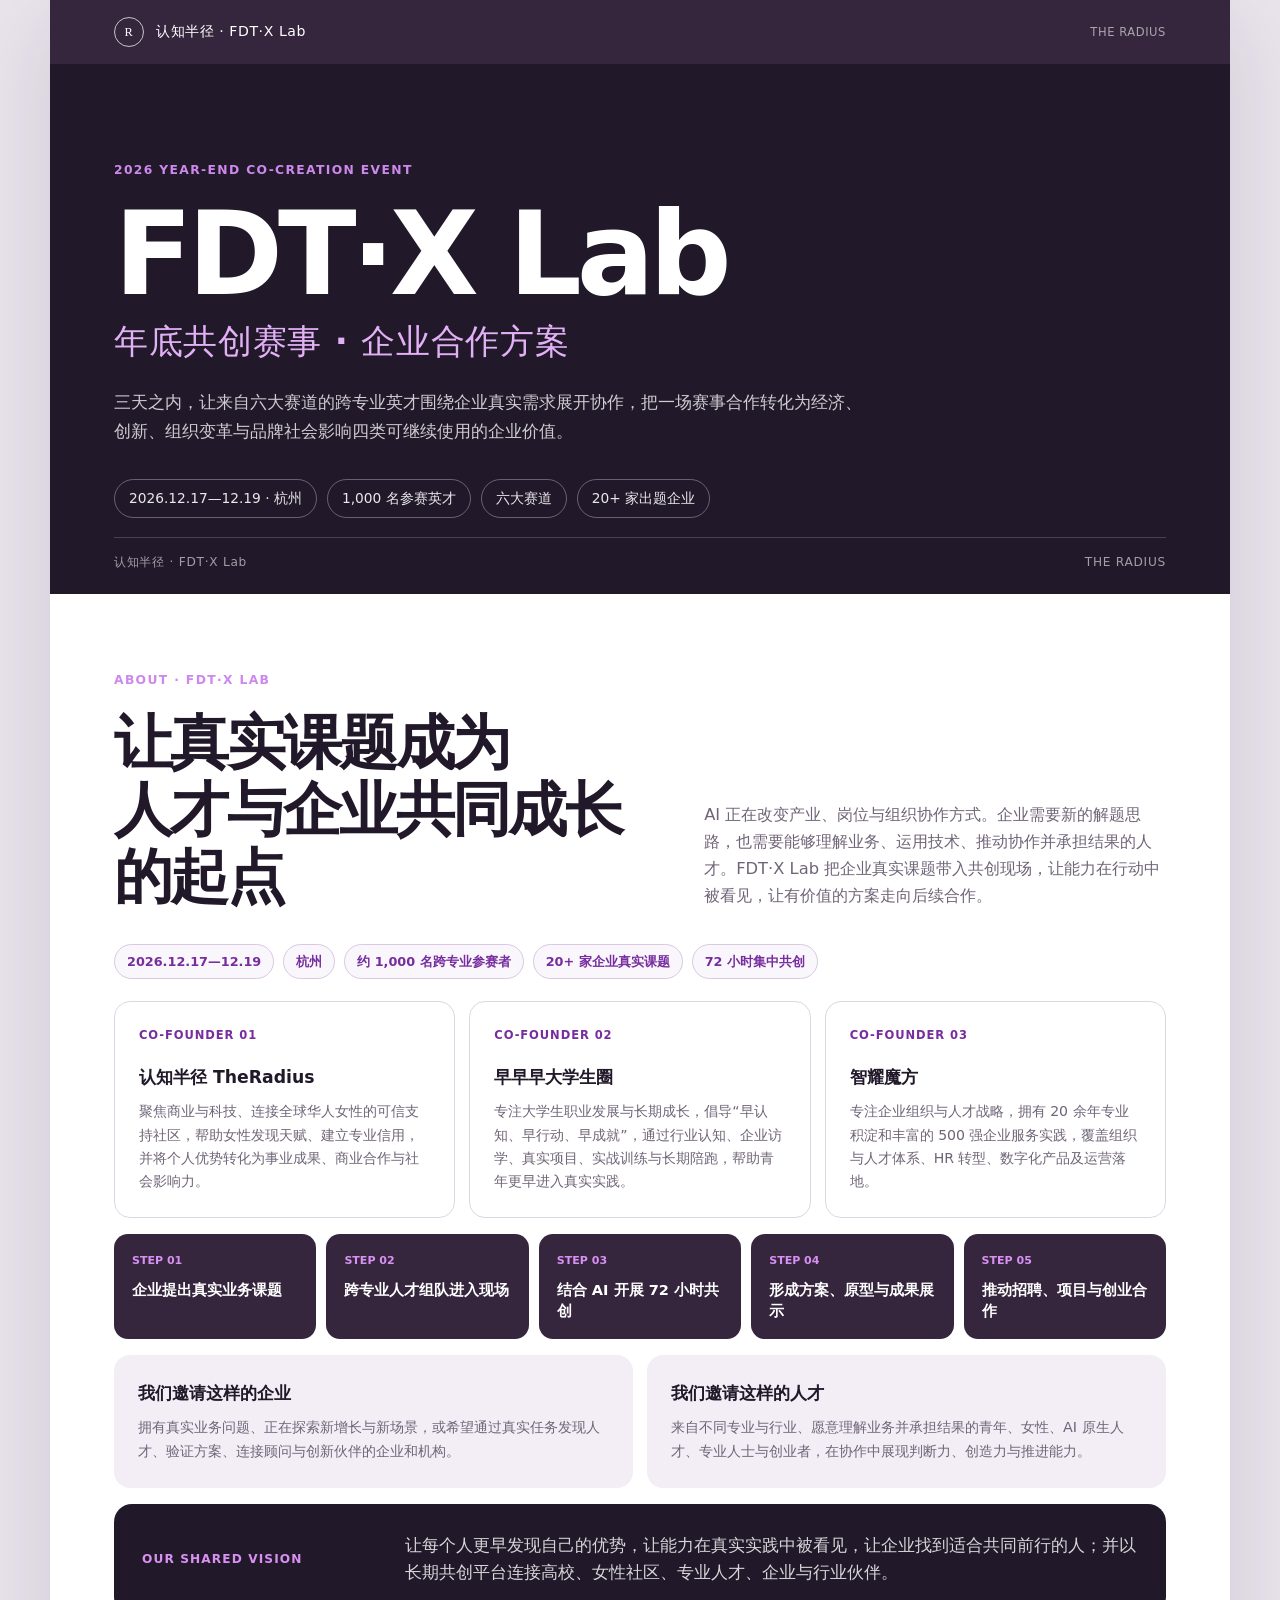
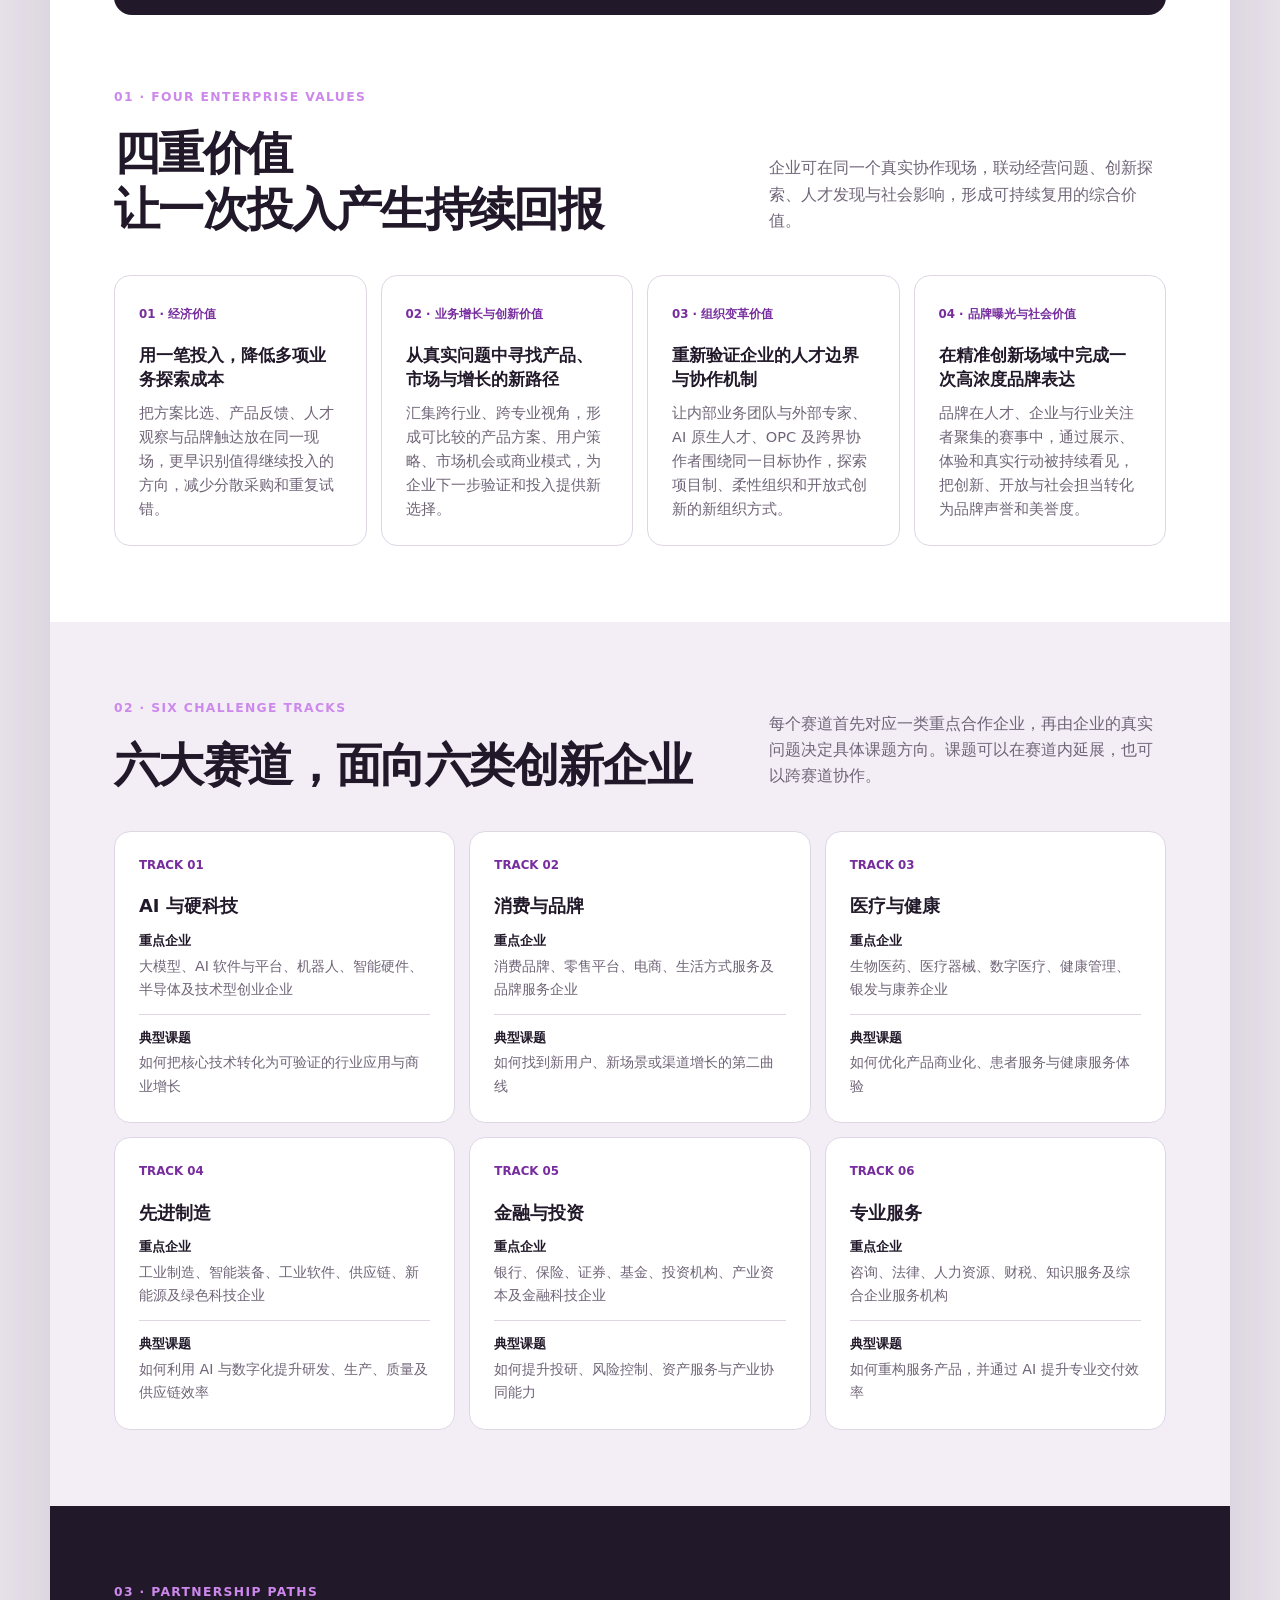
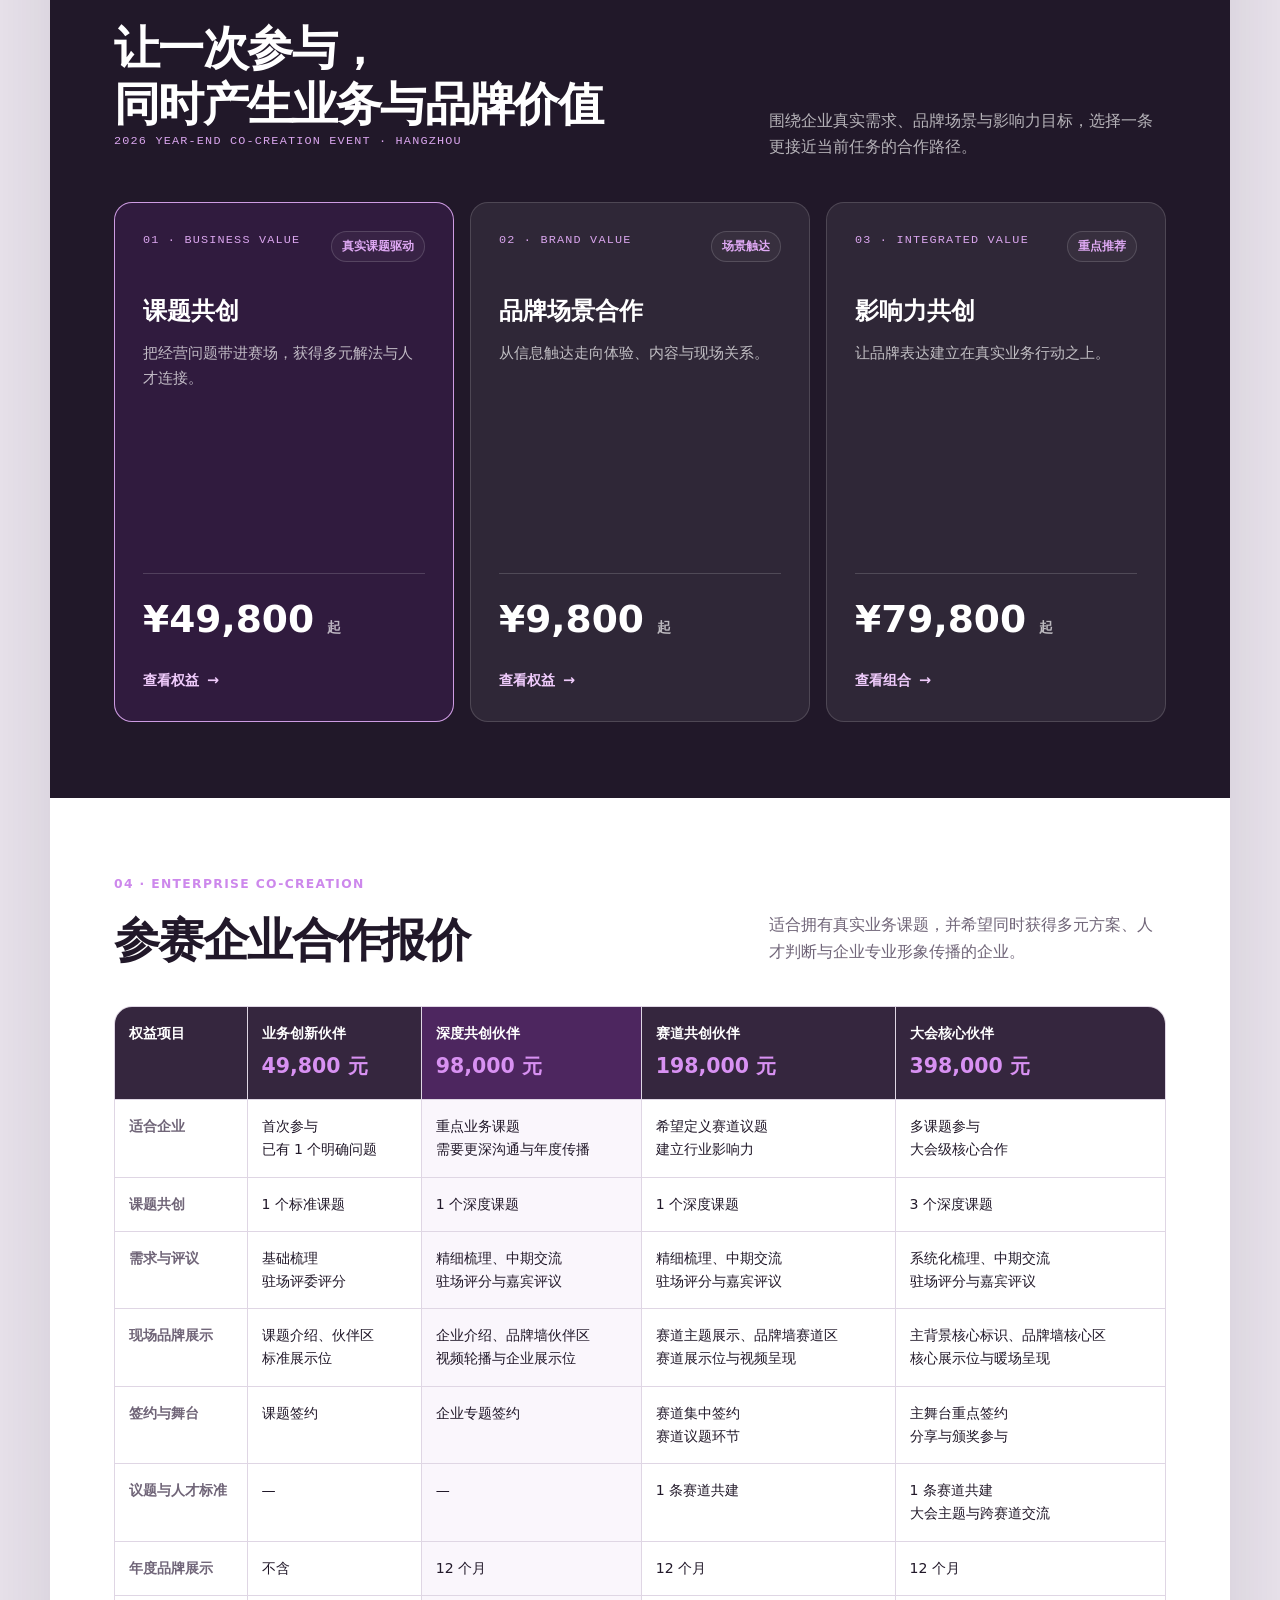
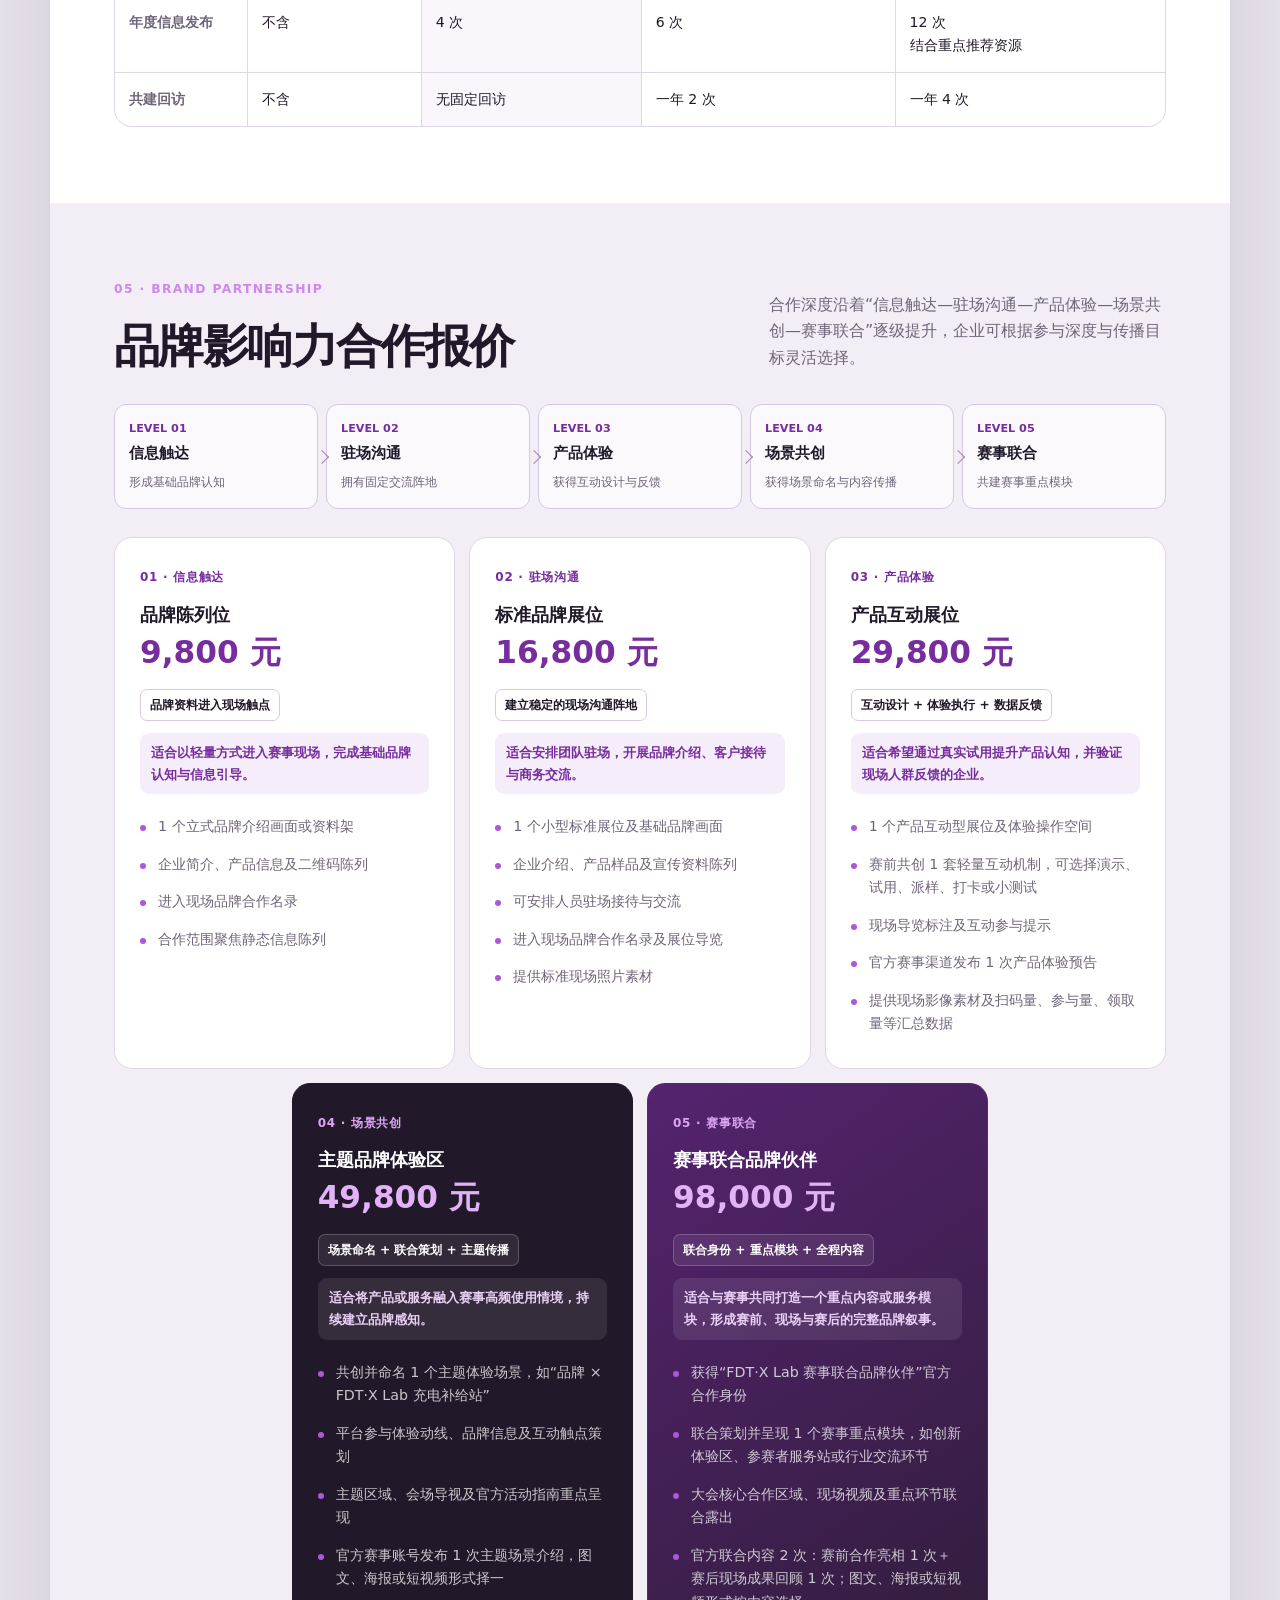
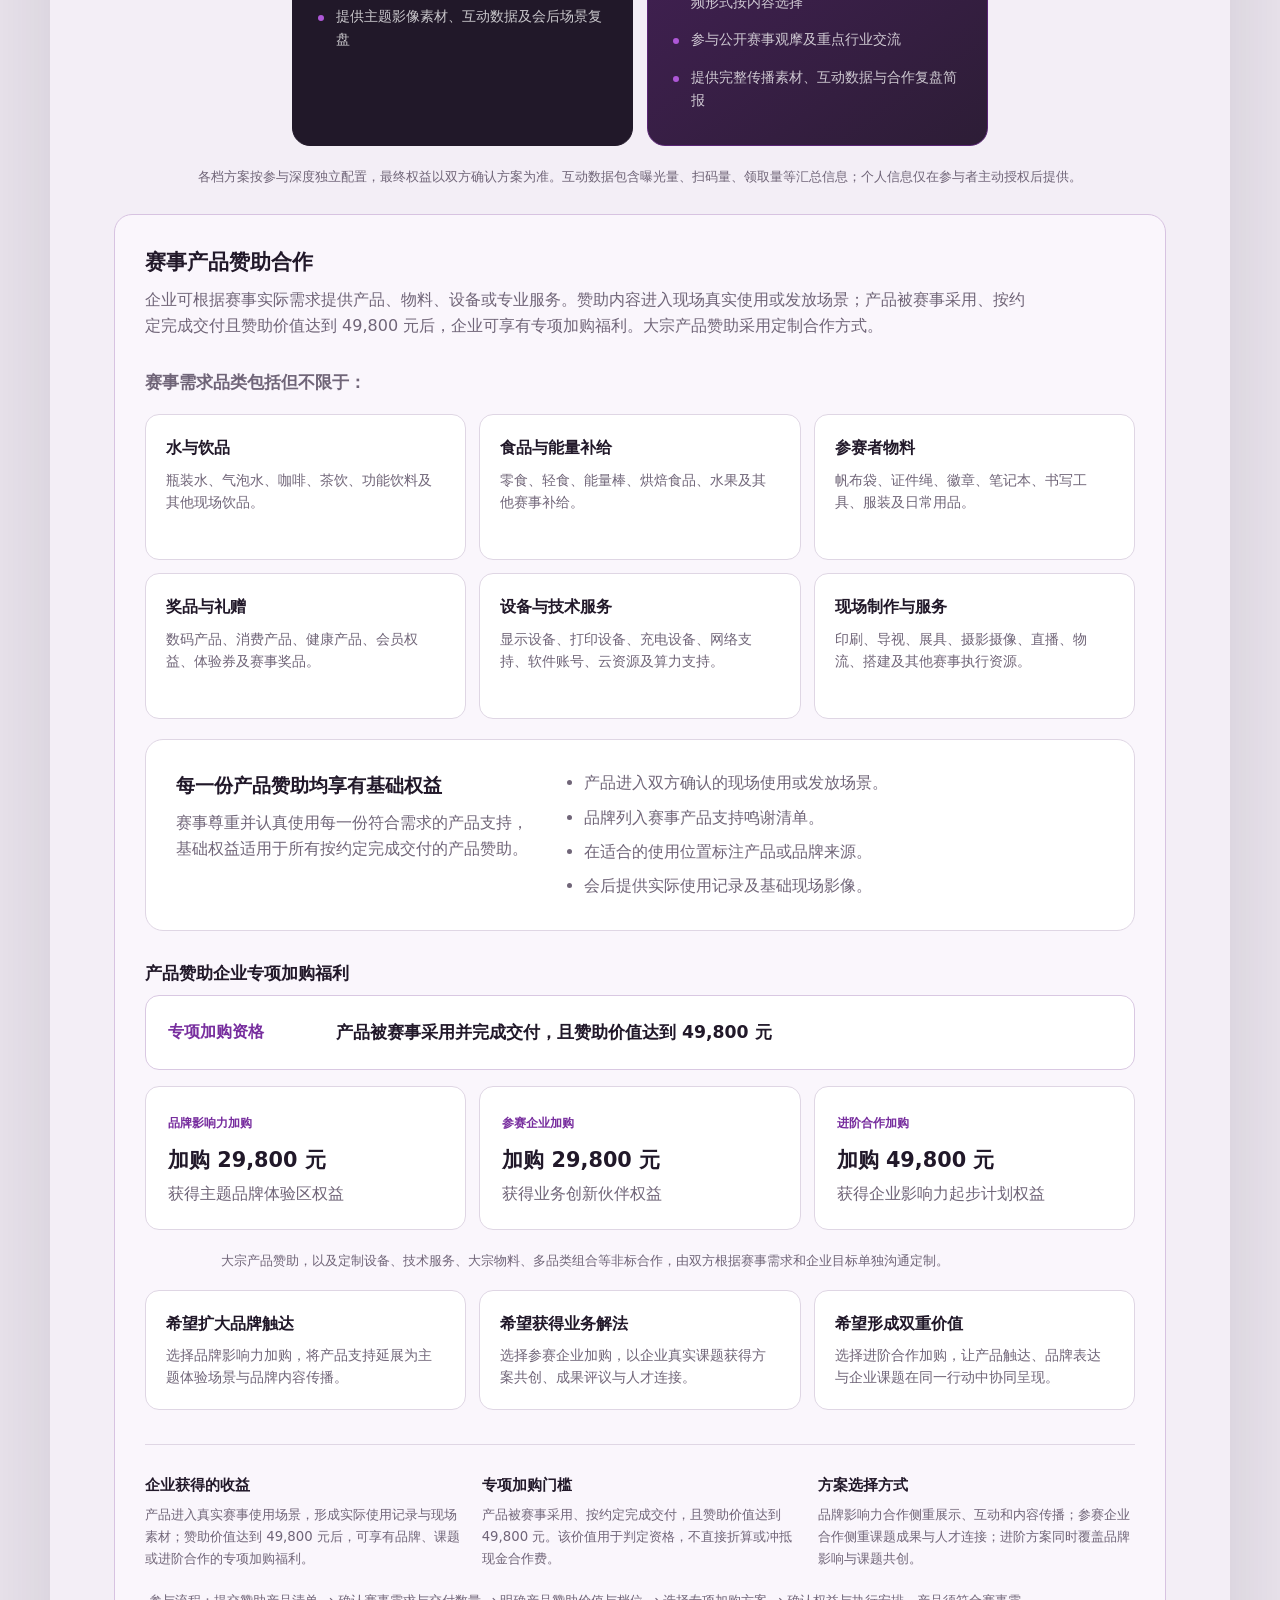
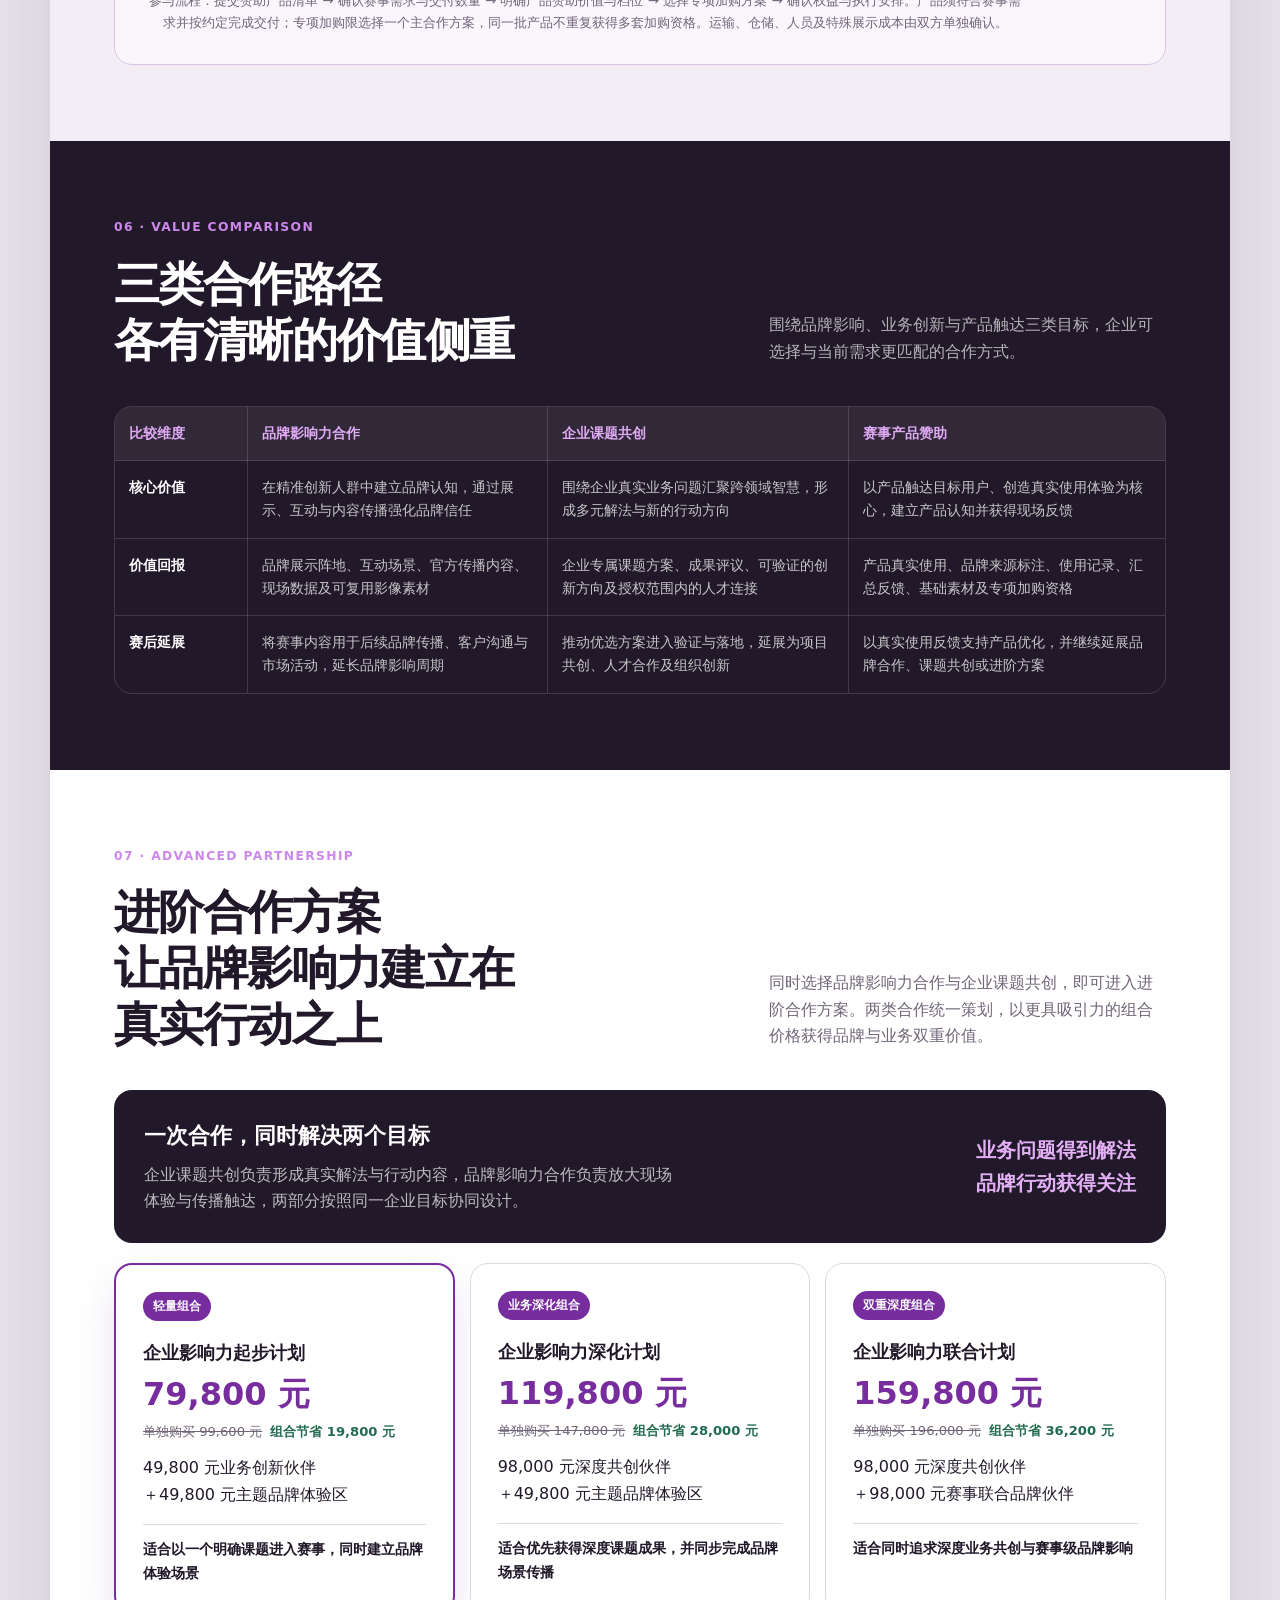
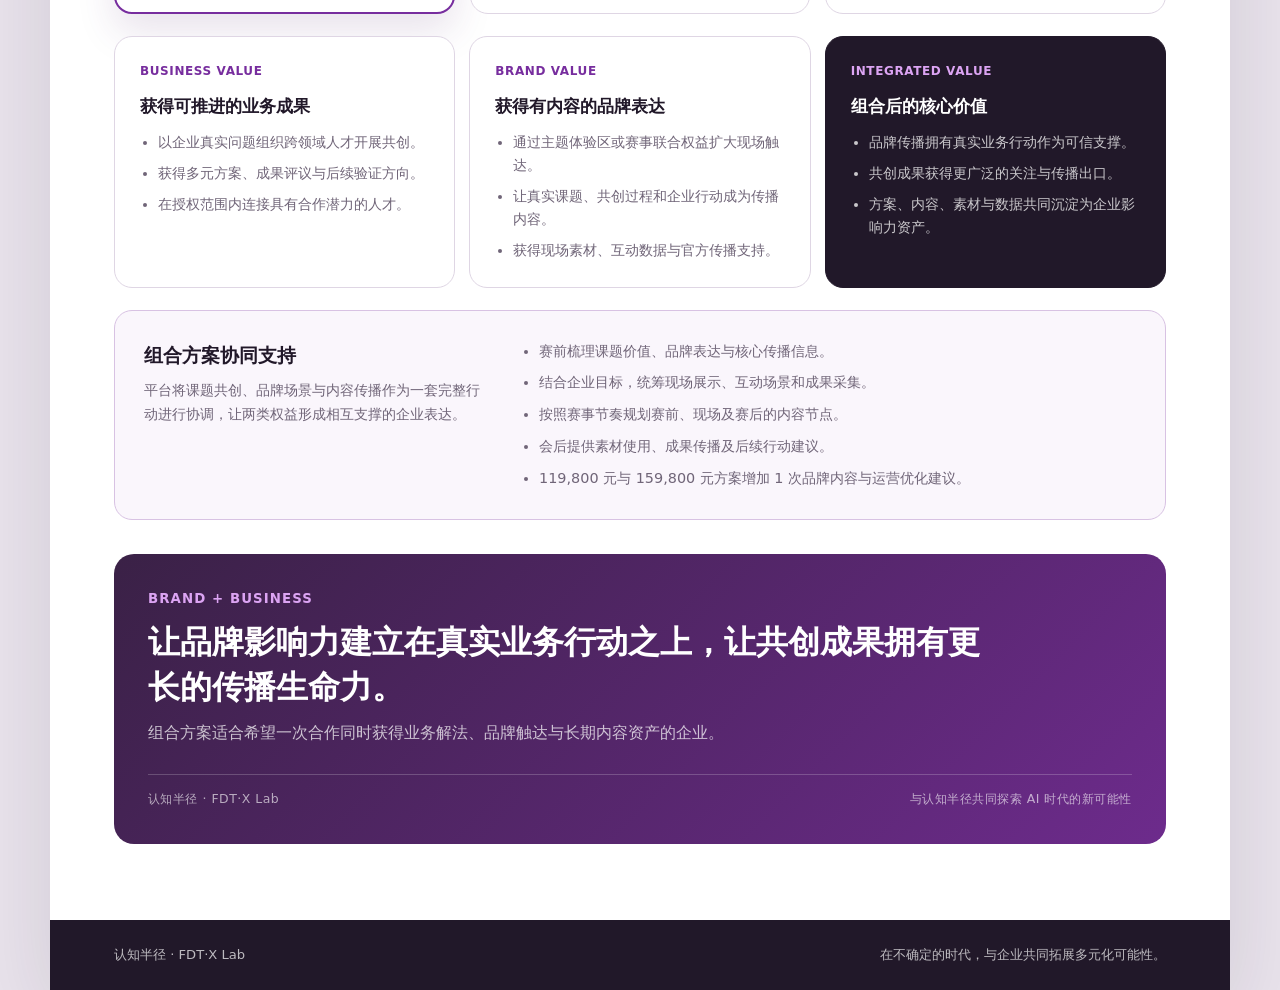
==== fdt-x-lab/index.html @ 15b9b2c1 "Publish original-style FDT X Lab site" ====
<!doctype html>
<html lang="zh-CN">
<head>
  <meta charset="utf-8">
  <meta name="viewport" content="width=device-width, initial-scale=1">
  <meta name="description" content="FDT·X Lab 2026年底共创赛事企业合作完整报价方案">
  <title>FDT·X Lab｜企业合作完整报价方案</title>
  <link rel="icon" type="image/svg+xml" href="data:image/svg+xml,%3Csvg xmlns='http://www.w3.org/2000/svg' viewBox='0 0 64 64'%3E%3Crect width='64' height='64' rx='16' fill='%23211829'/%3E%3Ccircle cx='32' cy='32' r='19' fill='none' stroke='%23b763e6' stroke-width='4'/%3E%3Cpath d='M24 21h12c7 0 11 4 11 10 0 5-3 8-8 9l9 10H38l-8-10h-1v10h-5V21zm5 5v9h7c4 0 6-1 6-4s-2-5-6-5h-7z' fill='white'/%3E%3C/svg%3E">
  <style>
    :root {
      --ink: #211829;
      --ink-2: #35263e;
      --violet: #772d9e;
      --violet-2: #ae57d7;
      --lavender: #f3eef6;
      --paper: #fff;
      --line: #dfd6e4;
      --muted: #706578;
      --green: #236b4f;
    }
    * { box-sizing: border-box; }
    html { scroll-behavior: smooth; }
    body {
      margin: 0;
      color: var(--ink);
      background: #e9e3ec;
      font-family: "PingFang SC", "Hiragino Sans GB", "Microsoft YaHei", system-ui, sans-serif;
      font-size: 16px;
      line-height: 1.65;
      -webkit-font-smoothing: antialiased;
    }
    .page {
      width: min(1180px, 100%);
      margin: 0 auto;
      overflow: hidden;
      background: var(--paper);
      box-shadow: 0 24px 80px rgba(33,24,41,.12);
    }
    .topbar {
      display: flex;
      align-items: center;
      justify-content: space-between;
      min-height: 64px;
      padding: 0 5vw;
      color: #fff;
      background: var(--ink-2);
      font-size: .88rem;
      letter-spacing: .04em;
    }
    .brand { display: flex; align-items: center; gap: 12px; }
    .brand-mark {
      display: grid;
      place-items: center;
      width: 30px;
      height: 30px;
      border: 1px solid rgba(255,255,255,.72);
      border-radius: 50%;
      font-family: Georgia, serif;
      font-size: .78rem;
    }
    .topbar .en { color: rgba(255,255,255,.58); font-size: .72rem; }
    .hero {
      position: relative;
      min-height: 500px;
      padding: 96px 5vw 76px;
      color: #fff;
      background: var(--ink);
      isolation: isolate;
    }
    h1, h2, h3, p { margin-top: 0; }
    h1 {
      max-width: 850px;
      margin-bottom: 10px;
      font-size: clamp(4rem, 9vw, 7.5rem);
      line-height: .98;
      letter-spacing: -.045em;
      font-weight: 640;
    }
    .hero-subtitle {
      margin: 0 0 26px;
      color: #e1b0f5;
      font-size: clamp(1.35rem, 2.7vw, 2.15rem);
      line-height: 1.2;
      letter-spacing: .02em;
      font-weight: 580;
    }
    .eyebrow {
      margin: 0 0 18px;
      color: #cd88ec;
      font-size: .77rem;
      font-weight: 750;
      letter-spacing: .11em;
      text-transform: uppercase;
    }
    .hero-lead {
      max-width: 760px;
      margin-bottom: 34px;
      color: rgba(255,255,255,.78);
      font-size: 1.08rem;
    }
    .event-meta { display: flex; flex-wrap: wrap; gap: 10px; }
    .event-meta span {
      padding: 7px 14px;
      border: 1px solid rgba(255,255,255,.32);
      border-radius: 999px;
      color: rgba(255,255,255,.9);
      font-size: .86rem;
    }
    .hero-footer {
      position: absolute;
      left: 5vw;
      right: 5vw;
      bottom: 22px;
      display: flex;
      justify-content: space-between;
      padding-top: 14px;
      border-top: 1px solid rgba(255,255,255,.18);
      color: rgba(255,255,255,.58);
      font-size: .76rem;
      letter-spacing: .06em;
    }
    section { padding: 76px 5vw; }
    section.alt { background: var(--lavender); }
    section.dark { color: #fff; background: var(--ink); }
    .section-head {
      display: grid;
      grid-template-columns: minmax(0,1fr) minmax(280px,.65fr);
      gap: 44px;
      align-items: end;
      margin-bottom: 38px;
    }
    .section-head h2 {
      margin-bottom: 0;
      font-size: clamp(1.85rem, 3.6vw, 3rem);
      line-height: 1.22;
      letter-spacing: -.035em;
      font-weight: 620;
    }
    .section-head .summary { margin-bottom: 3px; color: var(--muted); }
    .dark .section-head .summary { color: rgba(255,255,255,.67); }

    .about-intro {
      margin-bottom: 72px;
    }
    .about-head {
      display: grid;
      grid-template-columns: minmax(0,1.08fr) minmax(320px,.92fr);
      gap: 48px;
      align-items: end;
      margin-bottom: 34px;
    }
    .about-head h2 {
      margin-bottom: 0;
      font-size: clamp(2.15rem, 4.6vw, 3.75rem);
      line-height: 1.14;
      letter-spacing: -.045em;
      font-weight: 640;
    }
    .about-lead {
      margin-bottom: 0;
      color: var(--muted);
      font-size: 1.02rem;
    }
    .about-meta {
      display: flex;
      flex-wrap: wrap;
      gap: 9px;
      margin-bottom: 22px;
    }
    .about-meta span {
      padding: 6px 12px;
      border: 1px solid #d9c8e2;
      border-radius: 999px;
      color: var(--violet);
      background: #faf7fc;
      font-size: .8rem;
      font-weight: 680;
    }
    .organizer-grid {
      display: grid;
      grid-template-columns: repeat(3,1fr);
      gap: 14px;
      margin-bottom: 16px;
    }
    .organizer-card {
      min-height: 210px;
      padding: 24px;
      border: 1px solid var(--line);
      border-radius: 16px;
      background: #fff;
    }
    .organizer-card span {
      display: block;
      margin-bottom: 18px;
      color: var(--violet);
      font-size: .72rem;
      font-weight: 760;
      letter-spacing: .08em;
    }
    .organizer-card h3 { margin-bottom: 9px; font-size: 1.08rem; }
    .organizer-card p { margin-bottom: 0; color: var(--muted); font-size: .88rem; }
    .about-method {
      display: grid;
      grid-template-columns: repeat(5,1fr);
      gap: 10px;
      margin: 16px 0;
    }
    .about-method div {
      padding: 18px;
      border-radius: 14px;
      color: #fff;
      background: var(--ink-2);
    }
    .about-method small { display: block; margin-bottom: 8px; color: #d891f2; font-size: .69rem; font-weight: 760; }
    .about-method b { display: block; font-size: .91rem; line-height: 1.45; }
    .invite-grid {
      display: grid;
      grid-template-columns: 1fr 1fr;
      gap: 14px;
      margin-bottom: 16px;
    }
    .invite-card {
      padding: 24px;
      border-radius: 16px;
      background: var(--lavender);
    }
    .invite-card h3 { margin-bottom: 9px; font-size: 1.08rem; }
    .invite-card p { margin-bottom: 0; color: var(--muted); font-size: .9rem; }
    .vision-banner {
      display: grid;
      grid-template-columns: minmax(150px,.32fr) 1fr;
      gap: 28px;
      align-items: center;
      padding: 28px;
      border-radius: 18px;
      color: #fff;
      background: var(--ink);
    }
    .vision-banner span { color: #d891f2; font-size: .76rem; font-weight: 760; letter-spacing: .09em; }
    .vision-banner p { margin-bottom: 0; color: rgba(255,255,255,.82); font-size: 1.04rem; }

    .reason-grid {
      display: grid;
      grid-template-columns: repeat(4,1fr);
      gap: 14px;
    }
    .reason-card {
      min-height: 210px;
      padding: 24px;
      border: 1px solid var(--line);
      border-radius: 16px;
      background: #fff;
    }
    .reason-card strong { display: block; margin: 17px 0 10px; font-size: 1.06rem; line-height: 1.4; }
    .reason-card p { margin-bottom: 0; color: var(--muted); font-size: .91rem; }
    .reason-no { color: var(--violet); font-size: .74rem; font-weight: 750; }

    .track-grid {
      display: grid;
      grid-template-columns: repeat(3,1fr);
      gap: 14px;
    }
    .track-card {
      min-height: 178px;
      padding: 24px;
      border: 1px solid var(--line);
      border-radius: 16px;
      background: #fff;
    }
    .track-no { display: block; margin-bottom: 16px; color: var(--violet); font-size: .74rem; font-weight: 750; }
    .track-card h3 { margin-bottom: 9px; font-size: 1.12rem; }
    .track-card p { margin-bottom: 0; color: var(--muted); font-size: .89rem; }
    .track-card p + p { margin-top: 12px; padding-top: 12px; border-top: 1px solid var(--line); }
    .track-card b { display: block; margin-bottom: 3px; color: var(--ink); font-size: .82rem; }

    .path-grid {
      display: grid;
      grid-template-columns: repeat(3,1fr);
      gap: 16px;
    }
    .path-card {
      display: flex;
      flex-direction: column;
      min-height: 520px;
      padding: 28px;
      border: 1px solid rgba(255,255,255,.15);
      border-radius: 18px;
      background: rgba(255,255,255,.065);
    }
    .path-card:first-child { border-color: rgba(224,170,245,.9); background: rgba(119,45,158,.18); }
    .path-card.recommended { background: rgba(255,255,255,.065); }
    .path-topline { display: flex; justify-content: space-between; gap: 12px; align-items: flex-start; margin-bottom: 30px; }
    .path-code { color: #d9a5ed; font-family: ui-monospace, SFMono-Regular, Menlo, monospace; font-size: .74rem; letter-spacing: .1em; text-transform: uppercase; }
    .path-tag { display: inline-flex; margin: 0; padding: 5px 10px; border: 1px solid rgba(255,255,255,.15); border-radius: 999px; color: #e0aaf5; background: rgba(255,255,255,.04); font-size: .74rem; font-weight: 700; }
    .path-card h3 { margin-bottom: 10px; font-size: 1.48rem; }
    .path-card p { margin-bottom: 0; color: rgba(255,255,255,.7); font-size: .93rem; }
    .path-card-fill { flex: 1; min-height: 92px; }
    .path-price { display: block; margin: 0 0 12px; padding-top: 24px; border-top: 1px solid rgba(255,255,255,.16); color: #fff; font-size: 2.35rem; line-height: 1.15; font-weight: 760; }
    .path-price small { color: rgba(255,255,255,.68); font-size: .88rem; font-weight: 650; }
    .path-link {
      display: inline-flex;
      align-items: center;
      gap: 8px;
      width: fit-content;
      margin-top: auto;
      padding-top: 16px;
      color: #efcbfb;
      font-size: .9rem;
      font-weight: 720;
      text-decoration: none;
    }
    .path-link span { transition: transform .2s ease; }
    .path-link:hover span, .path-link:focus-visible span { transform: translateX(4px); }
    .path-link:focus-visible { outline: 2px solid #efcbfb; outline-offset: 5px; border-radius: 3px; }
    #enterprise-pricing, #brand-pricing, #bundle-pricing { scroll-margin-top: 24px; }

    .pricing-wrap {
      overflow-x: auto;
      border: 1px solid var(--line);
      border-radius: 18px;
      background: #fff;
    }
    table { width: 100%; min-width: 960px; border-collapse: collapse; }
    th, td {
      padding: 15px 14px;
      border-right: 1px solid var(--line);
      border-bottom: 1px solid var(--line);
      text-align: left;
      vertical-align: top;
      font-size: .88rem;
    }
    th:last-child, td:last-child { border-right: 0; }
    tr:last-child td { border-bottom: 0; }
    thead th { color: #fff; background: var(--ink-2); font-weight: 600; }
    tbody td:first-child { width: 132px; color: var(--muted); font-weight: 650; }
    .tier-name { display: block; margin-bottom: 5px; }
    .price { color: #d891f2; font-size: 1.28rem; font-weight: 760; white-space: nowrap; }
    td.emphasis { background: #faf6fc; }
    thead th.emphasis { background: #4d265f; }

    .brand-grid {
      display: grid;
      grid-template-columns: repeat(6,1fr);
      gap: 14px;
    }
    .brand-ladder {
      display: grid;
      grid-template-columns: repeat(5,1fr);
      gap: 8px;
      margin: -8px 0 28px;
    }
    .brand-ladder div {
      position: relative;
      padding: 15px 14px 14px;
      border: 1px solid #d9c8e2;
      border-radius: 12px;
      background: rgba(255,255,255,.68);
    }
    .brand-ladder div::after {
      content: "";
      position: absolute;
      z-index: 2;
      width: 9px;
      height: 9px;
      right: -10px;
      top: 50%;
      border-top: 1px solid #a681b8;
      border-right: 1px solid #a681b8;
      transform: translateY(-50%) rotate(45deg);
    }
    .brand-ladder div:last-child::after { display: none; }
    .brand-ladder span { display: block; color: var(--violet); font-size: .7rem; font-weight: 760; }
    .brand-ladder b { display: block; margin: 3px 0 2px; color: var(--ink); font-size: .93rem; }
    .brand-ladder small { color: var(--muted); font-size: .75rem; }
    .brand-card {
      grid-column: span 2;
      min-height: 338px;
      padding: 25px;
      border: 1px solid var(--line);
      border-radius: 18px;
      background: #fff;
    }
    .brand-card:nth-child(4) { grid-column: 2 / span 2; }
    .brand-card:nth-child(5) { grid-column: 4 / span 2; }
    .brand-continuation { margin-top: 14px; }
    .brand-continuation-head { display: none; }
    .brand-grid-deep .brand-card:first-child { grid-column: 2 / span 2; }
    .brand-grid-deep .brand-card:nth-child(2) { grid-column: 4 / span 2; }
    .brand-card.featured { color: #fff; border-color: var(--ink); background: var(--ink); }
    .brand-card.premium { color: #fff; border-color: #5a2575; background: linear-gradient(145deg,#55236f,#2d1d36); }
    .brand-label { color: var(--violet); font-size: .75rem; font-weight: 750; letter-spacing: .06em; text-transform: uppercase; }
    .featured .brand-label, .premium .brand-label { color: #dca4f3; }
    .brand-card h3 { margin: 10px 0 5px; font-size: 1.15rem; }
    .brand-price { margin-bottom: 18px; color: var(--violet); font-size: 1.95rem; line-height: 1.15; font-weight: 760; }
    .featured .brand-price, .premium .brand-price { color: #e2b2f7; }
    .value-jump {
      display: inline-flex;
      margin: 0 0 12px;
      padding: 5px 9px;
      border: 1px solid #d9c8e2;
      border-radius: 7px;
      color: var(--ink);
      background: #fff;
      font-size: .76rem;
      font-weight: 700;
    }
    .featured .value-jump, .premium .value-jump { color: #fff; border-color: rgba(255,255,255,.2); background: rgba(255,255,255,.08); }
    .best-for {
      margin: 0 0 14px;
      padding: 9px 11px;
      border-radius: 9px;
      color: var(--violet);
      background: #f5edf9;
      font-size: .82rem;
      font-weight: 650;
    }
    .featured .best-for, .premium .best-for { color: #ead0f6; background: rgba(255,255,255,.09); }
    .rights { margin: 0; padding: 0; list-style: none; }
    .rights li { position: relative; padding: 7px 0 7px 18px; color: var(--muted); font-size: .89rem; }
    .rights li::before { content: ""; position: absolute; left: 0; top: 17px; width: 6px; height: 6px; border-radius: 50%; background: var(--violet-2); }
    .featured .rights li, .premium .rights li { color: rgba(255,255,255,.76); }
    .data-note { margin: 20px 0 0; color: var(--muted); font-size: .84rem; text-align: center; }

    .compare-wrap { overflow-x: auto; border: 1px solid rgba(255,255,255,.15); border-radius: 18px; }
    .compare-wrap table { min-width: 960px; }
    .compare-wrap th, .compare-wrap td { border-color: rgba(255,255,255,.14); }
    .compare-wrap th { color: #e0aaf5; background: rgba(255,255,255,.07); }
    .compare-wrap td { color: rgba(255,255,255,.75); }
    .compare-wrap td:first-child { color: #fff; font-weight: 650; }

    .bundle-lead {
      display: grid;
      grid-template-columns: 1.1fr .9fr;
      gap: 24px;
      align-items: center;
      padding: 28px 30px;
      margin-bottom: 20px;
      border-radius: 18px;
      color: #fff;
      background: var(--ink);
    }
    .bundle-lead h3 { margin-bottom: 8px; font-size: 1.35rem; }
    .bundle-lead p { margin-bottom: 0; color: rgba(255,255,255,.7); }
    .bundle-lead strong { color: #e2aff5; font-size: 1.25rem; text-align: right; }
    .bundle-grid { display: grid; grid-template-columns: repeat(3,1fr); gap: 15px; }
    .bundle-card {
      padding: 27px;
      border: 1px solid var(--line);
      border-radius: 18px;
      background: #fff;
    }
    .bundle-card.recommended { border: 2px solid var(--violet); box-shadow: 0 18px 38px rgba(83,35,111,.13); }
    .badge { display: inline-flex; margin-bottom: 17px; padding: 5px 10px; border-radius: 999px; color: #fff; background: var(--violet); font-size: .73rem; font-weight: 700; }
    .bundle-card h3 { margin-bottom: 8px; font-size: 1.12rem; }
    .bundle-price { margin-bottom: 9px; color: var(--violet); font-size: 2rem; line-height: 1.15; font-weight: 760; }
    .original { margin-bottom: 12px; color: var(--muted); font-size: .82rem; }
    .original s { margin-right: 8px; }
    .saving { color: var(--green); font-weight: 700; }
    .bundle-card p:last-child { margin-bottom: 0; color: var(--muted); font-size: .9rem; }
    .decision-line { margin: 14px 0 0 !important; padding-top: 13px; border-top: 1px solid var(--line); color: var(--ink) !important; font-weight: 700; }
    .upgrade-route {
      display: grid;
      grid-template-columns: repeat(3,1fr);
      gap: 14px;
      margin-top: 22px;
    }
    .upgrade-route article {
      padding: 25px;
      border: 1px solid var(--line);
      border-radius: 18px;
      background: #fff;
    }
    .upgrade-route article.outcome { color: #fff; border-color: var(--ink); background: var(--ink); }
    .route-label { display: block; margin-bottom: 10px; color: var(--violet); font-size: .75rem; font-weight: 760; letter-spacing: .05em; }
    .upgrade-route .outcome .route-label { color: #dca4f3; }
    .upgrade-route h3 { margin-bottom: 10px; font-size: 1.08rem; }
    .upgrade-route ul { margin: 0; padding-left: 18px; color: var(--muted); font-size: .87rem; }
    .upgrade-route li + li { margin-top: 8px; }
    .upgrade-route .outcome ul { color: rgba(255,255,255,.76); }
    .advanced-perks {
      display: grid;
      grid-template-columns: .72fr 1.28fr;
      gap: 28px;
      align-items: start;
      padding: 29px;
      margin-top: 22px;
      border: 1px solid #d8c2e3;
      border-radius: 18px;
      background: #faf6fc;
    }
    .advanced-perks h3 { margin-bottom: 8px; font-size: 1.18rem; }
    .advanced-perks p { margin-bottom: 0; color: var(--muted); font-size: .9rem; }
    .advanced-perks ul { margin: 0; padding-left: 20px; color: var(--muted); font-size: .9rem; }
    .advanced-perks li + li { margin-top: 8px; }

    .support-box {
      display: grid;
      grid-template-columns: .8fr 1.2fr;
      gap: 28px;
      padding: 30px;
      margin-top: 20px;
      border: 1px solid var(--line);
      border-radius: 18px;
      background: #fff;
    }
    .support-box h3 { margin-bottom: 8px; font-size: 1.2rem; }
    .support-box p { margin-bottom: 0; color: var(--muted); }
    .support-list { margin: 0; padding-left: 20px; color: var(--muted); }
    .support-list li + li { margin-top: 8px; }
    .supply-grid {
      display: grid;
      grid-template-columns: repeat(3,1fr);
      gap: 13px;
      margin-top: 18px;
    }
    .supply-card {
      min-height: 146px;
      padding: 20px;
      border: 1px solid var(--line);
      border-radius: 14px;
      background: #fff;
    }
    .supply-card b { display: block; margin-bottom: 7px; color: var(--ink); }
    .supply-card p { margin: 0; color: var(--muted); font-size: .86rem; }
    .product-support-panel {
      padding: 30px;
      margin-top: 26px;
      border: 1px solid #d7c3e1;
      border-radius: 18px;
      background: #faf6fc;
    }
    .product-support-panel > h3 { margin-bottom: 8px; font-size: 1.3rem; }
    .product-support-panel > p { max-width: 880px; margin-bottom: 0; color: var(--muted); }
    .product-support-panel .support-subtitle { margin: 28px 0 8px; font-size: 1.08rem; }
    .support-value-wrap {
      overflow-x: auto;
      margin-top: 22px;
      border: 1px solid #d9c8e2;
      border-radius: 14px;
      background: #fff;
    }
    .support-value-wrap table { min-width: 980px; }
    .support-value-wrap thead th { background: #4d265f; }
    .support-value-wrap tbody td:first-child { width: 150px; color: var(--ink); }
    .addon-choice-grid { display: grid; grid-template-columns: repeat(3,1fr); gap: 13px; margin-top: 18px; }
    .addon-choice-grid article { padding: 20px; border: 1px solid var(--line); border-radius: 14px; background: #fff; }
    .addon-choice-grid b { display: block; margin-bottom: 6px; color: var(--ink); }
    .addon-choice-grid p { margin: 0; color: var(--muted); font-size: .86rem; }
    .addon-eligibility {
      display: grid;
      grid-template-columns: 150px 1fr;
      gap: 18px;
      align-items: center;
      padding: 22px;
      border: 1px solid #d9c8e2;
      border-radius: 14px;
      background: #fff;
    }
    .addon-eligibility span { color: var(--violet); font-weight: 750; }
    .addon-eligibility strong { font-size: 1.08rem; }
    .addon-pricing-grid { display: grid; grid-template-columns: repeat(3,1fr); gap: 13px; margin-top: 16px; }
    .addon-pricing-grid article { padding: 22px; border: 1px solid var(--line); border-radius: 14px; background: #fff; }
    .addon-pricing-grid span { color: var(--violet); font-size: .78rem; font-weight: 750; }
    .addon-pricing-grid b { display: block; margin: 8px 0 3px; font-size: 1.3rem; }
    .addon-pricing-grid p { margin: 0; color: var(--muted); }
    .notes {
      display: grid;
      grid-template-columns: repeat(3,1fr);
      gap: 20px;
      padding-top: 28px;
      margin-top: 34px;
      border-top: 1px solid var(--line);
    }
    .notes b { display: block; margin-bottom: 7px; font-size: .92rem; }
    .notes p { margin: 0; color: var(--muted); font-size: .83rem; }
    .closing {
      position: relative;
      padding: 34px;
      margin-top: 34px;
      border-radius: 20px;
      color: #fff;
      background: linear-gradient(135deg,#3a2146,#6d2b8c);
    }
    .closing small { display: block; margin-bottom: 10px; color: #dca4f3; font-weight: 750; letter-spacing: .08em; }
    .closing h3 { max-width: 850px; margin-bottom: 10px; font-size: clamp(1.35rem,2.6vw,2rem); line-height: 1.4; }
    .closing p { max-width: 800px; margin-bottom: 0; color: rgba(255,255,255,.72); }
    .closing-footer {
      display: flex;
      justify-content: space-between;
      gap: 20px;
      margin-top: 28px;
      padding-top: 14px;
      border-top: 1px solid rgba(255,255,255,.2);
      color: rgba(255,255,255,.62);
      font-size: .78rem;
      letter-spacing: .04em;
    }
    footer {
      display: flex;
      justify-content: space-between;
      gap: 20px;
      padding: 24px 5vw;
      color: rgba(255,255,255,.7);
      background: var(--ink);
      font-size: .82rem;
    }
    @media (max-width: 900px) {
      .reason-grid, .track-grid, .path-grid, .supply-grid { grid-template-columns: repeat(2,1fr); }
      .organizer-grid { grid-template-columns: 1fr 1fr; }
      .organizer-card:last-child { grid-column: 1 / -1; }
      .about-method { grid-template-columns: repeat(3,1fr); }
      .path-card:last-child { grid-column: 1 / -1; }
      .brand-ladder { grid-template-columns: repeat(3,1fr); }
      .brand-ladder div::after { display: none; }
      .brand-grid { grid-template-columns: 1fr 1fr; }
      .brand-card, .brand-card:nth-child(4), .brand-card:nth-child(5) { grid-column: auto; }
      .brand-card:last-child { grid-column: 1 / -1; min-height: auto; }
    }
    @media (max-width: 760px) {
      .topbar { padding-inline: 22px; }
      .topbar .en { display: none; }
      .hero, section { padding-left: 22px; padding-right: 22px; }
      .hero { min-height: 440px; padding-top: 76px; }
      .hero::after { width: 370px; right: -175px; }
      .section-head, .about-head, .organizer-grid, .about-method, .invite-grid, .vision-banner, .reason-grid, .track-grid, .path-grid, .brand-ladder, .brand-grid, .bundle-lead, .bundle-grid, .upgrade-route, .advanced-perks, .support-box, .supply-grid, .notes { grid-template-columns: 1fr; }
      .section-head { gap: 16px; }
      .about-head { gap: 18px; }
      .about-intro { margin-bottom: 56px; }
      .organizer-card:last-child { grid-column: auto; }
      .path-card:last-child, .brand-card, .brand-card:last-child { grid-column: auto; min-height: auto; }
      .path-card { min-height: 410px; }
      .bundle-lead strong { text-align: left; }
      footer { flex-direction: column; padding-inline: 22px; }
    }
    @media print {
      @page { size: A4 landscape; margin: 0; }
      html, body { width: auto; margin: 0; padding: 0; }
      body { background: #fff; font-size: 13pt; line-height: 1.54; }
      h1, h2, h3, strong, .price, .brand-price, .path-price, .tier-name { text-wrap: balance; }
      p, li, td, th { text-wrap: pretty; }
      .page { width: 100%; box-shadow: none; }
      .topbar { display: none !important; }
      .hero, section, section.dark, section.alt, footer {
        -webkit-print-color-adjust: exact;
        print-color-adjust: exact;
      }
      .hero {
        box-sizing: border-box;
        min-height: 210mm;
        padding: 26mm 22mm 18mm;
        break-after: page;
        overflow: hidden;
      }
      .hero h1 { max-width: 210mm; font-size: 58pt; }
      .hero-subtitle { font-size: 21pt; }
      .hero-lead { max-width: 215mm; font-size: 14.5pt; line-height: 1.62; }
      .event-meta { margin-top: 9mm; gap: 3mm; }
      .event-meta span { padding: 2.2mm 4.2mm; font-size: 9.5pt; }
      .hero-footer { left: 22mm; right: 22mm; bottom: 10mm; font-size: 9.5pt; }
      section {
        box-sizing: border-box;
        padding: 11mm 12mm;
        break-before: page;
        break-inside: auto;
      }
      main > section:nth-of-type(2),
      main > section:nth-of-type(3),
      main > section:nth-of-type(4),
      main > section:nth-of-type(5),
      main > section:nth-of-type(7) {
        min-height: 210mm;
        display: flex;
        flex-direction: column;
      }
      main > section:nth-of-type(2) .reason-grid,
      main > section:nth-of-type(3) .track-grid,
      main > section:nth-of-type(4) .path-grid,
      main > section:nth-of-type(5) .pricing-wrap,
      main > section:nth-of-type(7) .compare-wrap { flex: 1; }
      main > section:nth-of-type(2) .reason-grid {
        grid-template-columns: repeat(2,minmax(0,1fr));
        grid-template-rows: repeat(2,minmax(0,1fr));
      }
      main > section:nth-of-type(2) .reason-card,
      main > section:nth-of-type(3) .track-card,
      main > section:nth-of-type(4) .path-card {
        display: flex;
        flex-direction: column;
        justify-content: center;
      }
      main > section:nth-of-type(4) .path-card {
        position: relative;
        justify-content: flex-end;
        overflow: hidden;
      }
      main > section:nth-of-type(4) .path-card::before {
        position: absolute;
        top: 6mm;
        right: 7mm;
        color: rgba(255,255,255,.09);
        font-family: Georgia, serif;
        font-size: 62pt;
        line-height: 1;
        font-weight: 700;
      }
      main > section:nth-of-type(4) .path-card:nth-child(1)::before { content: "01"; }
      main > section:nth-of-type(4) .path-card:nth-child(2)::before { content: "02"; }
      main > section:nth-of-type(4) .path-card:nth-child(3)::before { content: "03"; }
      main > section:nth-of-type(5) .pricing-wrap { display: flex; }
      main > section:nth-of-type(5) table,
      main > section:nth-of-type(7) table { height: 100%; }
      .section-head {
        grid-template-columns: minmax(0,1.15fr) minmax(82mm,.72fr);
        gap: 10mm;
        margin-bottom: 7mm;
        break-after: avoid;
      }
      .section-head h2 { font-size: 31pt; line-height: 1.15; }
      .section-head .summary { font-size: 12.5pt; line-height: 1.55; }
      .eyebrow { margin-bottom: 3.2mm; font-size: 9.5pt; }
      .reason-grid { grid-template-columns: repeat(4,minmax(0,1fr)); gap: 4mm; }
      .track-grid { grid-template-columns: repeat(3,minmax(0,1fr)); gap: 4mm; }
      .path-grid, .bundle-grid, .upgrade-route, .supply-grid, .notes { grid-template-columns: repeat(3,minmax(0,1fr)); gap: 4mm; }
      .reason-card, .track-card, .path-card { min-height: 0; padding: 5.2mm; }
      .reason-card strong { margin: 3.2mm 0 2mm; font-size: 14pt; }
      .reason-card p, .track-card p { font-size: 12pt; }
      .track-card h3 { font-size: 15.5pt; }
      .track-no, .reason-no { font-size: 9.3pt; }
      main > section:nth-of-type(4) .path-grid {
        grid-template-columns: repeat(3,minmax(0,1fr));
        grid-template-rows: 1fr;
        gap: 5mm;
      }
      main > section:nth-of-type(4) .path-card {
        display: grid;
        grid-template-columns: 1fr;
        grid-template-rows: auto auto auto 1fr;
        align-items: start;
        gap: 0;
        padding: 8mm;
      }
      main > section:nth-of-type(4) .path-card::before {
        display: block;
        top: 7mm;
        right: 7mm;
        font-size: 48pt;
      }
      main > section:nth-of-type(4) .path-tag { margin: 0 0 14mm; font-size: 11pt; }
      main > section:nth-of-type(4) .path-card h3 { margin: 0 0 4mm; font-size: 21pt; }
      main > section:nth-of-type(4) .path-price { margin: 0 0 7mm; font-size: 27pt; white-space: nowrap; }
      main > section:nth-of-type(4) .path-card p { margin: 0; font-size: 12pt; line-height: 1.65; }
      .brand-grid { grid-template-columns: repeat(6,minmax(0,1fr)); gap: 4mm; }
      .brand-card, .brand-card:nth-child(4), .brand-card:nth-child(5) { grid-column: span 2; min-height: 0; padding: 5.5mm; }
      .brand-card:nth-child(4) { grid-column: 2 / span 2; }
      .brand-card:nth-child(5) { grid-column: 4 / span 2; }
      .brand-card h3 { font-size: 14pt; }
      .brand-price { font-size: 24pt; }
      .brand-label { font-size: 9pt; }
      .best-for, .value-jump { font-size: 11pt; }
      .rights li { padding: 1.7mm 0 1.7mm 4.5mm; font-size: 11pt; }
      .rights li::before { top: 4.1mm; }
      main > section:nth-of-type(6) > .section-head { margin-bottom: 4mm; }
      .brand-ladder { grid-template-columns: repeat(5,minmax(0,1fr)); gap: 2.5mm; margin-bottom: 4mm; }
      .brand-ladder div { padding: 2.4mm 3mm; }
      .brand-ladder span { font-size: 8.5pt; }
      .brand-ladder b { font-size: 11pt; }
      .brand-ladder small { font-size: 9pt; }
      .brand-ladder div::after { display: none; }
      .brand-grid-primary {
        grid-template-columns: 1fr;
        grid-template-rows: repeat(3,38mm);
        gap: 2.5mm;
      }
      .brand-grid-primary .brand-card {
        grid-column: auto;
        display: grid;
        grid-template-columns: 52mm 63mm minmax(0,1fr);
        grid-template-rows: auto auto 1fr;
        column-gap: 4mm;
        row-gap: .8mm;
        align-items: start;
        min-height: 0;
        padding: 2.8mm 4mm;
      }
      .brand-grid-primary .brand-label { grid-column: 1; grid-row: 1; }
      .brand-grid-primary h3 { grid-column: 1; grid-row: 2; margin: 0; font-size: 15pt; line-height: 1.18; }
      .brand-grid-primary .brand-price { grid-column: 1; grid-row: 3; margin: 0; font-size: 22pt; line-height: 1.05; white-space: nowrap; }
      .brand-grid-primary .value-jump { grid-column: 2; grid-row: 1; margin: 0; align-self: start; }
      .brand-grid-primary .best-for { grid-column: 2; grid-row: 2 / span 2; margin: 0; padding: 2mm 2.5mm; font-size: 10.5pt; line-height: 1.35; }
      .brand-grid-primary .rights {
        grid-column: 3;
        grid-row: 1 / span 3;
        display: grid;
        grid-template-columns: repeat(2,minmax(0,1fr));
        column-gap: 5mm;
        align-content: start;
        padding-top: 0;
      }
      .brand-grid-primary .rights li { padding-top: .6mm; padding-bottom: .6mm; font-size: 10.2pt; line-height: 1.32; }
      .brand-grid-primary .rights li::before { top: 2.8mm; }
      .brand-continuation {
        min-height: 188mm;
        display: flex;
        flex-direction: column;
        justify-content: center;
        margin: 0;
        break-before: page;
      }
      .brand-continuation-head {
        display: grid;
        grid-template-columns: minmax(0,1.15fr) minmax(82mm,.72fr);
        gap: 10mm;
        align-items: end;
        margin-bottom: 7mm;
      }
      .brand-continuation-head h2 { margin: 0; font-size: 31pt; line-height: 1.15; }
      .brand-continuation-head .summary { margin: 0; color: var(--muted); font-size: 12pt; }
      .brand-grid-deep {
        flex: 1;
        grid-template-columns: repeat(2,minmax(0,1fr));
        align-items: stretch;
      }
      .brand-grid-deep .brand-card,
      .brand-grid-deep .brand-card:first-child,
      .brand-grid-deep .brand-card:nth-child(2) {
        grid-column: auto;
        display: flex;
        flex-direction: column;
        justify-content: flex-start;
        padding: 8mm;
      }
      .reason-card, .track-card, .path-card, .brand-card, .bundle-card, .upgrade-route article, .advanced-perks, .support-box, .supply-card, .closing { break-inside: avoid; }
      .product-support-panel { break-inside: auto; }
      .pricing-wrap, .compare-wrap, .support-value-wrap { overflow: visible; }
      table, .compare-wrap table, .support-value-wrap table { min-width: 0; }
      thead { display: table-header-group; }
      tr { break-inside: avoid; }
      th, td { padding: 3mm 2.8mm; font-size: 11.2pt; line-height: 1.4; }
      tbody td:first-child { width: 31mm; }
      .tier-name { font-size: 9pt; }
      .price { font-size: 13pt; }
      .compare-wrap th, .compare-wrap td { font-size: 12pt; padding: 4.3mm; }
      .product-support-panel {
        min-height: 188mm;
        margin: 0;
        padding: 9mm 8mm;
        border: 0;
        background: transparent;
        break-before: page;
      }
      .product-support-panel > h3 { font-size: 27pt; }
      .product-support-panel > p, .support-box p, .support-list { font-size: 10.5pt; }
      .support-box + .support-subtitle {
        padding-top: 20mm;
        margin: 0 0 8mm;
        font-size: 27pt;
        line-height: 1.2;
        break-before: page;
      }
      .addon-pricing-grid + .data-note {
        margin-top: 7mm;
        padding: 5mm 6mm;
        border: 1px solid #d9c8e2;
        border-radius: 4mm;
        background: #fff;
        text-align: left;
      }
      .addon-eligibility {
        grid-template-columns: 42mm minmax(0,1fr);
        gap: 7mm;
        padding: 6mm 7mm;
      }
      .addon-eligibility span { font-size: 11pt; }
      .addon-eligibility strong { font-size: 14pt; }
      .addon-pricing-grid { gap: 5mm; margin-top: 6mm; }
      .addon-pricing-grid article { min-height: 58mm; padding: 7mm; }
      .addon-pricing-grid span { font-size: 10pt; }
      .addon-pricing-grid b { margin: 3mm 0 1.5mm; font-size: 20pt; }
      .addon-pricing-grid p { font-size: 12pt; }
      .addon-choice-grid { gap: 5mm; margin-top: 7mm; }
      .addon-choice-grid article { min-height: 48mm; padding: 6mm; }
      .addon-choice-grid b { font-size: 13pt; }
      .addon-choice-grid p { font-size: 10.8pt; line-height: 1.55; }
      .supply-card { min-height: 0; padding: 4.5mm; }
      .supply-card p { font-size: 10pt; }
      .bundle-lead { padding: 6mm 7mm; }
      .bundle-lead h3 { font-size: 15pt; }
      .bundle-lead p { font-size: 10.8pt; }
      .bundle-lead strong { font-size: 14pt; }
      .bundle-card, .upgrade-route article, .advanced-perks, .closing { padding: 5.5mm; }
      .bundle-card h3, .upgrade-route h3, .advanced-perks h3 { font-size: 12pt; }
      .bundle-price { font-size: 22pt; }
      .bundle-card p:last-child, .upgrade-route ul, .advanced-perks p, .advanced-perks ul { font-size: 11pt; }
      .support-box { padding: 6mm; }
      .notes {
        min-height: 150mm;
        align-content: center;
        gap: 6mm;
        padding: 17mm 0 7mm;
        margin-top: 0;
        border-top: 0;
        break-before: page;
      }
      .notes::before {
        content: "产品赞助合作 · 合作说明";
        grid-column: 1 / -1;
        color: var(--ink);
        font-size: 25pt;
        line-height: 1.2;
        font-weight: 650;
        letter-spacing: -.03em;
      }
      .notes > div {
        min-height: 65mm;
        padding: 7mm;
        border: 1px solid var(--line);
        border-radius: 5mm;
        background: #fff;
      }
      .notes b { font-size: 12pt; }
      .notes p { font-size: 10.8pt; }
      .data-note { font-size: 10pt; }
      .notes + .data-note {
        margin: 0;
        padding: 5mm 6mm;
        border: 1px solid #d9c8e2;
        border-radius: 4mm;
        background: #fff;
        text-align: left;
      }
      .closing {
        min-height: 210mm;
        margin: 0 -12mm -11mm;
        padding: 24mm;
        border-radius: 0;
        display: flex;
        flex-direction: column;
        justify-content: center;
        break-before: page;
      }
      .closing small { font-size: 11pt; }
      .closing h3 { max-width: 230mm; font-size: 32pt; line-height: 1.35; }
      .closing p { max-width: 205mm; font-size: 14pt; }
      .closing-footer {
        position: absolute;
        left: 24mm;
        right: 24mm;
        bottom: 10mm;
        margin: 0;
        padding-top: 4mm;
        font-size: 10pt;
      }
      section.alt + section.dark { break-before: page; }
      footer { display: none !important; }
    }
  </style>
</head>
<body>
  <main class="page">
    <header class="topbar">
      <div class="brand"><span class="brand-mark">R</span><span>认知半径 · FDT·X Lab</span></div>
      <span class="en">THE RADIUS</span>
    </header>

    <section class="hero">
      <p class="eyebrow">2026 YEAR-END CO-CREATION EVENT</p>
      <h1>FDT·X Lab</h1>
      <p class="hero-subtitle">年底共创赛事 · 企业合作方案</p>
      <p class="hero-lead">三天之内，让来自六大赛道的跨专业英才围绕企业真实需求展开协作，把一场赛事合作转化为经济、创新、组织变革与品牌社会影响四类可继续使用的企业价值。</p>
      <div class="event-meta">
        <span>2026.12.17—12.19 · 杭州</span>
        <span>1,000 名参赛英才</span>
        <span>六大赛道</span>
        <span>20+ 家出题企业</span>
      </div>
      <div class="hero-footer"><span>认知半径 · FDT·X Lab</span><span>THE RADIUS</span></div>
    </section>

    <section>
      <div class="about-intro">
        <div class="about-head">
          <div><p class="eyebrow">ABOUT · FDT·X LAB</p><h2>让真实课题成为<br>人才与企业共同成长的起点</h2></div>
          <p class="about-lead">AI 正在改变产业、岗位与组织协作方式。企业需要新的解题思路，也需要能够理解业务、运用技术、推动协作并承担结果的人才。FDT·X Lab 把企业真实课题带入共创现场，让能力在行动中被看见，让有价值的方案走向后续合作。</p>
        </div>
        <div class="about-meta">
          <span>2026.12.17—12.19</span><span>杭州</span><span>约 1,000 名跨专业参赛者</span><span>20+ 家企业真实课题</span><span>72 小时集中共创</span>
        </div>
        <div class="organizer-grid">
          <article class="organizer-card"><span>CO-FOUNDER 01</span><h3>认知半径 TheRadius</h3><p>聚焦商业与科技、连接全球华人女性的可信支持社区，帮助女性发现天赋、建立专业信用，并将个人优势转化为事业成果、商业合作与社会影响力。</p></article>
          <article class="organizer-card"><span>CO-FOUNDER 02</span><h3>早早早大学生圈</h3><p>专注大学生职业发展与长期成长，倡导“早认知、早行动、早成就”，通过行业认知、企业访学、真实项目、实战训练与长期陪跑，帮助青年更早进入真实实践。</p></article>
          <article class="organizer-card"><span>CO-FOUNDER 03</span><h3>智耀魔方</h3><p>专注企业组织与人才战略，拥有 20 余年专业积淀和丰富的 500 强企业服务实践，覆盖组织与人才体系、HR 转型、数字化产品及运营落地。</p></article>
        </div>
        <div class="about-method" aria-label="赛事共创方式">
          <div><small>STEP 01</small><b>企业提出真实业务课题</b></div>
          <div><small>STEP 02</small><b>跨专业人才组队进入现场</b></div>
          <div><small>STEP 03</small><b>结合 AI 开展 72 小时共创</b></div>
          <div><small>STEP 04</small><b>形成方案、原型与成果展示</b></div>
          <div><small>STEP 05</small><b>推动招聘、项目与创业合作</b></div>
        </div>
        <div class="invite-grid">
          <article class="invite-card"><h3>我们邀请这样的企业</h3><p>拥有真实业务问题、正在探索新增长与新场景，或希望通过真实任务发现人才、验证方案、连接顾问与创新伙伴的企业和机构。</p></article>
          <article class="invite-card"><h3>我们邀请这样的人才</h3><p>来自不同专业与行业、愿意理解业务并承担结果的青年、女性、AI 原生人才、专业人士与创业者，在协作中展现判断力、创造力与推进能力。</p></article>
        </div>
        <div class="vision-banner"><span>OUR SHARED VISION</span><p>让每个人更早发现自己的优势，让能力在真实实践中被看见，让企业找到适合共同前行的人；并以长期共创平台连接高校、女性社区、专业人才、企业与行业伙伴。</p></div>
      </div>
      <div class="section-head">
        <div><p class="eyebrow">01 · Four Enterprise Values</p><h2>四重价值<br>让一次投入产生持续回报</h2></div>
        <p class="summary">企业可在同一个真实协作现场，联动经营问题、创新探索、人才发现与社会影响，形成可持续复用的综合价值。</p>
      </div>
      <div class="reason-grid">
        <article class="reason-card"><span class="reason-no">01 · 经济价值</span><strong>用一笔投入，降低多项业务探索成本</strong><p>把方案比选、产品反馈、人才观察与品牌触达放在同一现场，更早识别值得继续投入的方向，减少分散采购和重复试错。</p></article>
        <article class="reason-card"><span class="reason-no">02 · 业务增长与创新价值</span><strong>从真实问题中寻找产品、市场与增长的新路径</strong><p>汇集跨行业、跨专业视角，形成可比较的产品方案、用户策略、市场机会或商业模式，为企业下一步验证和投入提供新选择。</p></article>
        <article class="reason-card"><span class="reason-no">03 · 组织变革价值</span><strong>重新验证企业的人才边界与协作机制</strong><p>让内部业务团队与外部专家、AI 原生人才、OPC 及跨界协作者围绕同一目标协作，探索项目制、柔性组织和开放式创新的新组织方式。</p></article>
        <article class="reason-card"><span class="reason-no">04 · 品牌曝光与社会价值</span><strong>在精准创新场域中完成一次高浓度品牌表达</strong><p>品牌在人才、企业与行业关注者聚集的赛事中，通过展示、体验和真实行动被持续看见，把创新、开放与社会担当转化为品牌声誉和美誉度。</p></article>
      </div>
    </section>

    <section class="alt">
      <div class="section-head">
        <div><p class="eyebrow">02 · Six Challenge Tracks</p><h2>六大赛道，面向六类创新企业</h2></div>
        <p class="summary">每个赛道首先对应一类重点合作企业，再由企业的真实问题决定具体课题方向。课题可以在赛道内延展，也可以跨赛道协作。</p>
      </div>
      <div class="track-grid">
        <article class="track-card"><span class="track-no">TRACK 01</span><h3>AI 与硬科技</h3><p><b>重点企业</b>大模型、AI 软件与平台、机器人、智能硬件、半导体及技术型创业企业</p><p><b>典型课题</b>如何把核心技术转化为可验证的行业应用与商业增长</p></article>
        <article class="track-card"><span class="track-no">TRACK 02</span><h3>消费与品牌</h3><p><b>重点企业</b>消费品牌、零售平台、电商、生活方式服务及品牌服务企业</p><p><b>典型课题</b>如何找到新用户、新场景或渠道增长的第二曲线</p></article>
        <article class="track-card"><span class="track-no">TRACK 03</span><h3>医疗与健康</h3><p><b>重点企业</b>生物医药、医疗器械、数字医疗、健康管理、银发与康养企业</p><p><b>典型课题</b>如何优化产品商业化、患者服务与健康服务体验</p></article>
        <article class="track-card"><span class="track-no">TRACK 04</span><h3>先进制造</h3><p><b>重点企业</b>工业制造、智能装备、工业软件、供应链、新能源及绿色科技企业</p><p><b>典型课题</b>如何利用 AI 与数字化提升研发、生产、质量及供应链效率</p></article>
        <article class="track-card"><span class="track-no">TRACK 05</span><h3>金融与投资</h3><p><b>重点企业</b>银行、保险、证券、基金、投资机构、产业资本及金融科技企业</p><p><b>典型课题</b>如何提升投研、风险控制、资产服务与产业协同能力</p></article>
        <article class="track-card"><span class="track-no">TRACK 06</span><h3>专业服务</h3><p><b>重点企业</b>咨询、法律、人力资源、财税、知识服务及综合企业服务机构</p><p><b>典型课题</b>如何重构服务产品，并通过 AI 提升专业交付效率</p></article>
      </div>
    </section>

    <section class="dark" id="partnership-paths">
      <div class="section-head">
        <div><p class="eyebrow">03 · Partnership Paths</p><h2>让一次参与，<br>同时产生业务与品牌价值</h2><p class="path-code">2026 YEAR-END CO-CREATION EVENT · HANGZHOU</p></div>
        <p class="summary">围绕企业真实需求、品牌场景与影响力目标，选择一条更接近当前任务的合作路径。</p>
      </div>
      <div class="path-grid">
        <article class="path-card"><div class="path-topline"><span class="path-code">01 · BUSINESS VALUE</span><span class="path-tag">真实课题驱动</span></div><h3>课题共创</h3><p>把经营问题带进赛场，获得多元解法与人才连接。</p><div class="path-card-fill"></div><span class="path-price">¥49,800 <small>起</small></span><a class="path-link" href="#enterprise-pricing">查看权益 <span aria-hidden="true">→</span></a></article>
        <article class="path-card"><div class="path-topline"><span class="path-code">02 · BRAND VALUE</span><span class="path-tag">场景触达</span></div><h3>品牌场景合作</h3><p>从信息触达走向体验、内容与现场关系。</p><div class="path-card-fill"></div><span class="path-price">¥9,800 <small>起</small></span><a class="path-link" href="#brand-pricing">查看权益 <span aria-hidden="true">→</span></a></article>
        <article class="path-card recommended"><div class="path-topline"><span class="path-code">03 · INTEGRATED VALUE</span><span class="path-tag">重点推荐</span></div><h3>影响力共创</h3><p>让品牌表达建立在真实业务行动之上。</p><div class="path-card-fill"></div><span class="path-price">¥79,800 <small>起</small></span><a class="path-link" href="#bundle-pricing">查看组合 <span aria-hidden="true">→</span></a></article>
      </div>
    </section>

    <section id="enterprise-pricing">
      <div class="section-head">
        <div><p class="eyebrow">04 · Enterprise Co-Creation</p><h2>参赛企业合作报价</h2></div>
        <p class="summary">适合拥有真实业务课题，并希望同时获得多元方案、人才判断与企业专业形象传播的企业。</p>
      </div>
      <div class="pricing-wrap" role="region" aria-label="参赛企业合作报价表" tabindex="0">
        <table>
          <thead><tr>
            <th>权益项目</th>
            <th><span class="tier-name">业务创新伙伴</span><span class="price">49,800 元</span></th>
            <th class="emphasis"><span class="tier-name">深度共创伙伴</span><span class="price">98,000 元</span></th>
            <th><span class="tier-name">赛道共创伙伴</span><span class="price">198,000 元</span></th>
            <th><span class="tier-name">大会核心伙伴</span><span class="price">398,000 元</span></th>
          </tr></thead>
          <tbody>
            <tr><td>适合企业</td><td>首次参与<br>已有 1 个明确问题</td><td class="emphasis">重点业务课题<br>需要更深沟通与年度传播</td><td>希望定义赛道议题<br>建立行业影响力</td><td>多课题参与<br>大会级核心合作</td></tr>
            <tr><td>课题共创</td><td>1 个标准课题</td><td class="emphasis">1 个深度课题</td><td>1 个深度课题</td><td>3 个深度课题</td></tr>
            <tr><td>需求与评议</td><td>基础梳理<br>驻场评委评分</td><td class="emphasis">精细梳理、中期交流<br>驻场评分与嘉宾评议</td><td>精细梳理、中期交流<br>驻场评分与嘉宾评议</td><td>系统化梳理、中期交流<br>驻场评分与嘉宾评议</td></tr>
            <tr><td>现场品牌展示</td><td>课题介绍、伙伴区<br>标准展示位</td><td class="emphasis">企业介绍、品牌墙伙伴区<br>视频轮播与企业展示位</td><td>赛道主题展示、品牌墙赛道区<br>赛道展示位与视频呈现</td><td>主背景核心标识、品牌墙核心区<br>核心展示位与暖场呈现</td></tr>
            <tr><td>签约与舞台</td><td>课题签约</td><td class="emphasis">企业专题签约</td><td>赛道集中签约<br>赛道议题环节</td><td>主舞台重点签约<br>分享与颁奖参与</td></tr>
            <tr><td>议题与人才标准</td><td>—</td><td class="emphasis">—</td><td>1 条赛道共建</td><td>1 条赛道共建<br>大会主题与跨赛道交流</td></tr>
            <tr><td>年度品牌展示</td><td>不含</td><td class="emphasis">12 个月</td><td>12 个月</td><td>12 个月</td></tr>
            <tr><td>年度信息发布</td><td>不含</td><td class="emphasis">4 次</td><td>6 次</td><td>12 次<br>结合重点推荐资源</td></tr>
            <tr><td>共建回访</td><td>不含</td><td class="emphasis">无固定回访</td><td>一年 2 次</td><td>一年 4 次</td></tr>
          </tbody>
        </table>
      </div>
    </section>

    <section class="alt" id="brand-pricing">
      <div class="section-head">
        <div><p class="eyebrow">05 · Brand Partnership</p><h2>品牌影响力合作报价</h2></div>
        <p class="summary">合作深度沿着“信息触达—驻场沟通—产品体验—场景共创—赛事联合”逐级提升，企业可根据参与深度与传播目标灵活选择。</p>
      </div>
      <div class="brand-ladder" aria-label="品牌合作五级价值进阶">
        <div><span>LEVEL 01</span><b>信息触达</b><small>形成基础品牌认知</small></div>
        <div><span>LEVEL 02</span><b>驻场沟通</b><small>拥有固定交流阵地</small></div>
        <div><span>LEVEL 03</span><b>产品体验</b><small>获得互动设计与反馈</small></div>
        <div><span>LEVEL 04</span><b>场景共创</b><small>获得场景命名与内容传播</small></div>
        <div><span>LEVEL 05</span><b>赛事联合</b><small>共建赛事重点模块</small></div>
      </div>
      <div class="brand-grid brand-grid-primary">
        <article class="brand-card"><span class="brand-label">01 · 信息触达</span><h3>品牌陈列位</h3><div class="brand-price">9,800 元</div><span class="value-jump">品牌资料进入现场触点</span><p class="best-for">适合以轻量方式进入赛事现场，完成基础品牌认知与信息引导。</p><ul class="rights"><li>1 个立式品牌介绍画面或资料架</li><li>企业简介、产品信息及二维码陈列</li><li>进入现场品牌合作名录</li><li>合作范围聚焦静态信息陈列</li></ul></article>
        <article class="brand-card"><span class="brand-label">02 · 驻场沟通</span><h3>标准品牌展位</h3><div class="brand-price">16,800 元</div><span class="value-jump">建立稳定的现场沟通阵地</span><p class="best-for">适合安排团队驻场，开展品牌介绍、客户接待与商务交流。</p><ul class="rights"><li>1 个小型标准展位及基础品牌画面</li><li>企业介绍、产品样品及宣传资料陈列</li><li>可安排人员驻场接待与交流</li><li>进入现场品牌合作名录及展位导览</li><li>提供标准现场照片素材</li></ul></article>
        <article class="brand-card"><span class="brand-label">03 · 产品体验</span><h3>产品互动展位</h3><div class="brand-price">29,800 元</div><span class="value-jump">互动设计 + 体验执行 + 数据反馈</span><p class="best-for">适合希望通过真实试用提升产品认知，并验证现场人群反馈的企业。</p><ul class="rights"><li>1 个产品互动型展位及体验操作空间</li><li>赛前共创 1 套轻量互动机制，可选择演示、试用、派样、打卡或小测试</li><li>现场导览标注及互动参与提示</li><li>官方赛事渠道发布 1 次产品体验预告</li><li>提供现场影像素材及扫码量、参与量、领取量等汇总数据</li></ul></article>
      </div>
      <div class="brand-continuation">
        <div class="brand-continuation-head">
          <div><p class="eyebrow">05B · Advanced Brand Partnership</p><h2>品牌影响力合作 · 深度合作</h2></div>
          <p class="summary">从主题场景到赛事联合，让品牌从“被看见”进一步进入赛事体验、重点内容与完整传播链路。</p>
        </div>
        <div class="brand-grid brand-grid-deep">
        <article class="brand-card featured"><span class="brand-label">04 · 场景共创</span><h3>主题品牌体验区</h3><div class="brand-price">49,800 元</div><span class="value-jump">场景命名 + 联合策划 + 主题传播</span><p class="best-for">适合将产品或服务融入赛事高频使用情境，持续建立品牌感知。</p><ul class="rights"><li>共创并命名 1 个主题体验场景，如“品牌 × FDT·X Lab 充电补给站”</li><li>平台参与体验动线、品牌信息及互动触点策划</li><li>主题区域、会场导视及官方活动指南重点呈现</li><li>官方赛事账号发布 1 次主题场景介绍，图文、海报或短视频形式择一</li><li>提供主题影像素材、互动数据及会后场景复盘</li></ul></article>
        <article class="brand-card premium"><span class="brand-label">05 · 赛事联合</span><h3>赛事联合品牌伙伴</h3><div class="brand-price">98,000 元</div><span class="value-jump">联合身份 + 重点模块 + 全程内容</span><p class="best-for">适合与赛事共同打造一个重点内容或服务模块，形成赛前、现场与赛后的完整品牌叙事。</p><ul class="rights"><li>获得“FDT·X Lab 赛事联合品牌伙伴”官方合作身份</li><li>联合策划并呈现 1 个赛事重点模块，如创新体验区、参赛者服务站或行业交流环节</li><li>大会核心合作区域、现场视频及重点环节联合露出</li><li>官方联合内容 2 次：赛前合作亮相 1 次＋赛后现场成果回顾 1 次；图文、海报或短视频形式按内容选择</li><li>参与公开赛事观摩及重点行业交流</li><li>提供完整传播素材、互动数据与合作复盘简报</li></ul></article>
        </div>
        <p class="data-note">各档方案按参与深度独立配置，最终权益以双方确认方案为准。互动数据包含曝光量、扫码量、领取量等汇总信息；个人信息仅在参与者主动授权后提供。</p>
      </div>

      <div class="product-support-panel">
        <h3>赛事产品赞助合作</h3>
        <p>企业可根据赛事实际需求提供产品、物料、设备或专业服务。赞助内容进入现场真实使用或发放场景；产品被赛事采用、按约定完成交付且赞助价值达到 49,800 元后，企业可享有专项加购福利。大宗产品赞助采用定制合作方式。</p>
        <p class="support-subtitle"><b>赛事需求品类包括但不限于：</b></p>
        <div class="supply-grid">
          <article class="supply-card"><b>水与饮品</b><p>瓶装水、气泡水、咖啡、茶饮、功能饮料及其他现场饮品。</p></article>
          <article class="supply-card"><b>食品与能量补给</b><p>零食、轻食、能量棒、烘焙食品、水果及其他赛事补给。</p></article>
          <article class="supply-card"><b>参赛者物料</b><p>帆布袋、证件绳、徽章、笔记本、书写工具、服装及日常用品。</p></article>
          <article class="supply-card"><b>奖品与礼赠</b><p>数码产品、消费产品、健康产品、会员权益、体验券及赛事奖品。</p></article>
          <article class="supply-card"><b>设备与技术服务</b><p>显示设备、打印设备、充电设备、网络支持、软件账号、云资源及算力支持。</p></article>
          <article class="supply-card"><b>现场制作与服务</b><p>印刷、导视、展具、摄影摄像、直播、物流、搭建及其他赛事执行资源。</p></article>
        </div>
        <div class="support-box">
          <div><h3>每一份产品赞助均享有基础权益</h3><p>赛事尊重并认真使用每一份符合需求的产品支持，基础权益适用于所有按约定完成交付的产品赞助。</p></div>
          <ul class="support-list"><li>产品进入双方确认的现场使用或发放场景。</li><li>品牌列入赛事产品支持鸣谢清单。</li><li>在适合的使用位置标注产品或品牌来源。</li><li>会后提供实际使用记录及基础现场影像。</li></ul>
        </div>
        <h3 class="support-subtitle">产品赞助企业专项加购福利</h3>
        <div class="addon-eligibility"><span>专项加购资格</span><strong>产品被赛事采用并完成交付，且赞助价值达到 49,800 元</strong></div>
        <div class="addon-pricing-grid" aria-label="赛事产品赞助专属加购方案">
          <article><span>品牌影响力加购</span><b>加购 29,800 元</b><p>获得主题品牌体验区权益</p></article>
          <article><span>参赛企业加购</span><b>加购 29,800 元</b><p>获得业务创新伙伴权益</p></article>
          <article><span>进阶合作加购</span><b>加购 49,800 元</b><p>获得企业影响力起步计划权益</p></article>
        </div>
        <p class="data-note">大宗产品赞助，以及定制设备、技术服务、大宗物料、多品类组合等非标合作，由双方根据赛事需求和企业目标单独沟通定制。</p>
        <div class="addon-choice-grid">
          <article><b>希望扩大品牌触达</b><p>选择品牌影响力加购，将产品支持延展为主题体验场景与品牌内容传播。</p></article>
          <article><b>希望获得业务解法</b><p>选择参赛企业加购，以企业真实课题获得方案共创、成果评议与人才连接。</p></article>
          <article><b>希望形成双重价值</b><p>选择进阶合作加购，让产品触达、品牌表达与企业课题在同一行动中协同呈现。</p></article>
        </div>
        <div class="notes">
          <div><b>企业获得的收益</b><p>产品进入真实赛事使用场景，形成实际使用记录与现场素材；赞助价值达到 49,800 元后，可享有品牌、课题或进阶合作的专项加购福利。</p></div>
          <div><b>专项加购门槛</b><p>产品被赛事采用、按约定完成交付，且赞助价值达到 49,800 元。该价值用于判定资格，不直接折算或冲抵现金合作费。</p></div>
          <div><b>方案选择方式</b><p>品牌影响力合作侧重展示、互动和内容传播；参赛企业合作侧重课题成果与人才连接；进阶方案同时覆盖品牌影响与课题共创。</p></div>
        </div>
        <p class="data-note">参与流程：提交赞助产品清单 → 确认赛事需求与交付数量 → 明确产品赞助价值与档位 → 选择专项加购方案 → 确认权益与执行安排。产品须符合赛事需求并按约定完成交付；专项加购限选择一个主合作方案，同一批产品不重复获得多套加购资格。运输、仓储、人员及特殊展示成本由双方单独确认。</p>
      </div>
    </section>

    <section class="dark">
      <div class="section-head">
        <div><p class="eyebrow">06 · Value Comparison</p><h2>三类合作路径<br>各有清晰的价值侧重</h2></div>
        <p class="summary">围绕品牌影响、业务创新与产品触达三类目标，企业可选择与当前需求更匹配的合作方式。</p>
      </div>
      <div class="compare-wrap" role="region" aria-label="品牌影响力合作、企业课题共创与赛事产品赞助的价值差异" tabindex="0">
        <table>
          <thead><tr><th>比较维度</th><th>品牌影响力合作</th><th>企业课题共创</th><th>赛事产品赞助</th></tr></thead>
          <tbody>
            <tr><td>核心价值</td><td>在精准创新人群中建立品牌认知，通过展示、互动与内容传播强化品牌信任</td><td>围绕企业真实业务问题汇聚跨领域智慧，形成多元解法与新的行动方向</td><td>以产品触达目标用户、创造真实使用体验为核心，建立产品认知并获得现场反馈</td></tr>
            <tr><td>价值回报</td><td>品牌展示阵地、互动场景、官方传播内容、现场数据及可复用影像素材</td><td>企业专属课题方案、成果评议、可验证的创新方向及授权范围内的人才连接</td><td>产品真实使用、品牌来源标注、使用记录、汇总反馈、基础素材及专项加购资格</td></tr>
            <tr><td>赛后延展</td><td>将赛事内容用于后续品牌传播、客户沟通与市场活动，延长品牌影响周期</td><td>推动优选方案进入验证与落地，延展为项目共创、人才合作及组织创新</td><td>以真实使用反馈支持产品优化，并继续延展品牌合作、课题共创或进阶方案</td></tr>
          </tbody>
        </table>
      </div>
    </section>

    <section id="bundle-pricing">
      <div class="section-head">
        <div><p class="eyebrow">07 · Advanced Partnership</p><h2>进阶合作方案<br>让品牌影响力建立在<br>真实行动之上</h2></div>
        <p class="summary">同时选择品牌影响力合作与企业课题共创，即可进入进阶合作方案。两类合作统一策划，以更具吸引力的组合价格获得品牌与业务双重价值。</p>
      </div>
      <div class="bundle-lead">
        <div><h3>一次合作，同时解决两个目标</h3><p>企业课题共创负责形成真实解法与行动内容，品牌影响力合作负责放大现场体验与传播触达，两部分按照同一企业目标协同设计。</p></div>
        <strong>业务问题得到解法<br>品牌行动获得关注</strong>
      </div>
      <div class="bundle-grid">
        <article class="bundle-card recommended"><span class="badge">轻量组合</span><h3>企业影响力起步计划</h3><div class="bundle-price">79,800 元</div><div class="original"><s>单独购买 99,600 元</s><span class="saving">组合节省 19,800 元</span></div><p>49,800 元业务创新伙伴<br>＋49,800 元主题品牌体验区</p><p class="decision-line">适合以一个明确课题进入赛事，同时建立品牌体验场景</p></article>
        <article class="bundle-card"><span class="badge">业务深化组合</span><h3>企业影响力深化计划</h3><div class="bundle-price">119,800 元</div><div class="original"><s>单独购买 147,800 元</s><span class="saving">组合节省 28,000 元</span></div><p>98,000 元深度共创伙伴<br>＋49,800 元主题品牌体验区</p><p class="decision-line">适合优先获得深度课题成果，并同步完成品牌场景传播</p></article>
        <article class="bundle-card"><span class="badge">双重深度组合</span><h3>企业影响力联合计划</h3><div class="bundle-price">159,800 元</div><div class="original"><s>单独购买 196,000 元</s><span class="saving">组合节省 36,200 元</span></div><p>98,000 元深度共创伙伴<br>＋98,000 元赛事联合品牌伙伴</p><p class="decision-line">适合同时追求深度业务共创与赛事级品牌影响</p></article>
      </div>
      <div class="upgrade-route">
        <article><span class="route-label">BUSINESS VALUE</span><h3>获得可推进的业务成果</h3><ul><li>以企业真实问题组织跨领域人才开展共创。</li><li>获得多元方案、成果评议与后续验证方向。</li><li>在授权范围内连接具有合作潜力的人才。</li></ul></article>
        <article><span class="route-label">BRAND VALUE</span><h3>获得有内容的品牌表达</h3><ul><li>通过主题体验区或赛事联合权益扩大现场触达。</li><li>让真实课题、共创过程和企业行动成为传播内容。</li><li>获得现场素材、互动数据与官方传播支持。</li></ul></article>
        <article class="outcome"><span class="route-label">INTEGRATED VALUE</span><h3>组合后的核心价值</h3><ul><li>品牌传播拥有真实业务行动作为可信支撑。</li><li>共创成果获得更广泛的关注与传播出口。</li><li>方案、内容、素材与数据共同沉淀为企业影响力资产。</li></ul></article>
      </div>
      <div class="advanced-perks">
        <div><h3>组合方案协同支持</h3><p>平台将课题共创、品牌场景与内容传播作为一套完整行动进行协调，让两类权益形成相互支撑的企业表达。</p></div>
        <ul><li>赛前梳理课题价值、品牌表达与核心传播信息。</li><li>结合企业目标，统筹现场展示、互动场景和成果采集。</li><li>按照赛事节奏规划赛前、现场及赛后的内容节点。</li><li>会后提供素材使用、成果传播及后续行动建议。</li><li>119,800 元与 159,800 元方案增加 1 次品牌内容与运营优化建议。</li></ul>
      </div>
      <div class="closing"><small>BRAND + BUSINESS</small><h3>让品牌影响力建立在真实业务行动之上，让共创成果拥有更长的传播生命力。</h3><p>组合方案适合希望一次合作同时获得业务解法、品牌触达与长期内容资产的企业。</p><div class="closing-footer"><span>认知半径 · FDT·X Lab</span><span>与认知半径共同探索 AI 时代的新可能性</span></div></div>
    </section>

    <footer><span>认知半径 · FDT·X Lab</span><span>在不确定的时代，与企业共同拓展多元化可能性。</span></footer>
  </main>
</body>
</html>
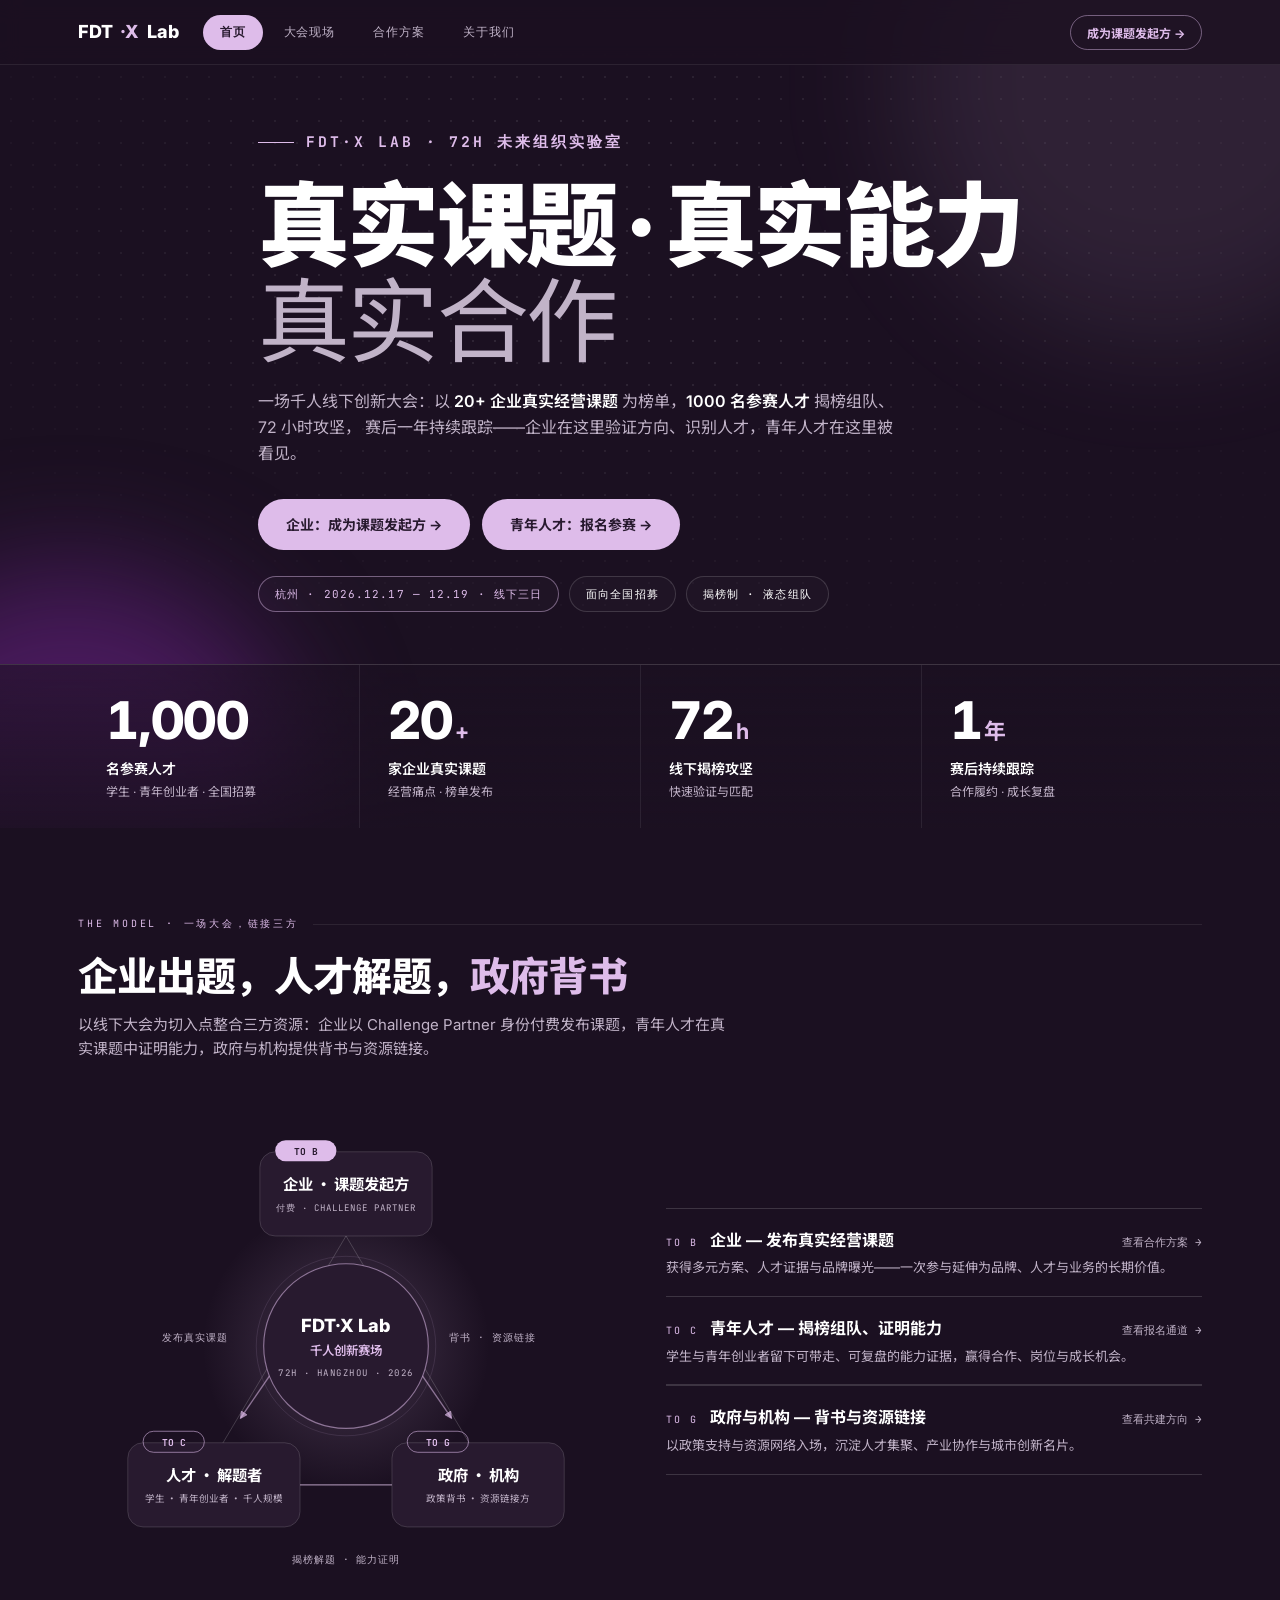
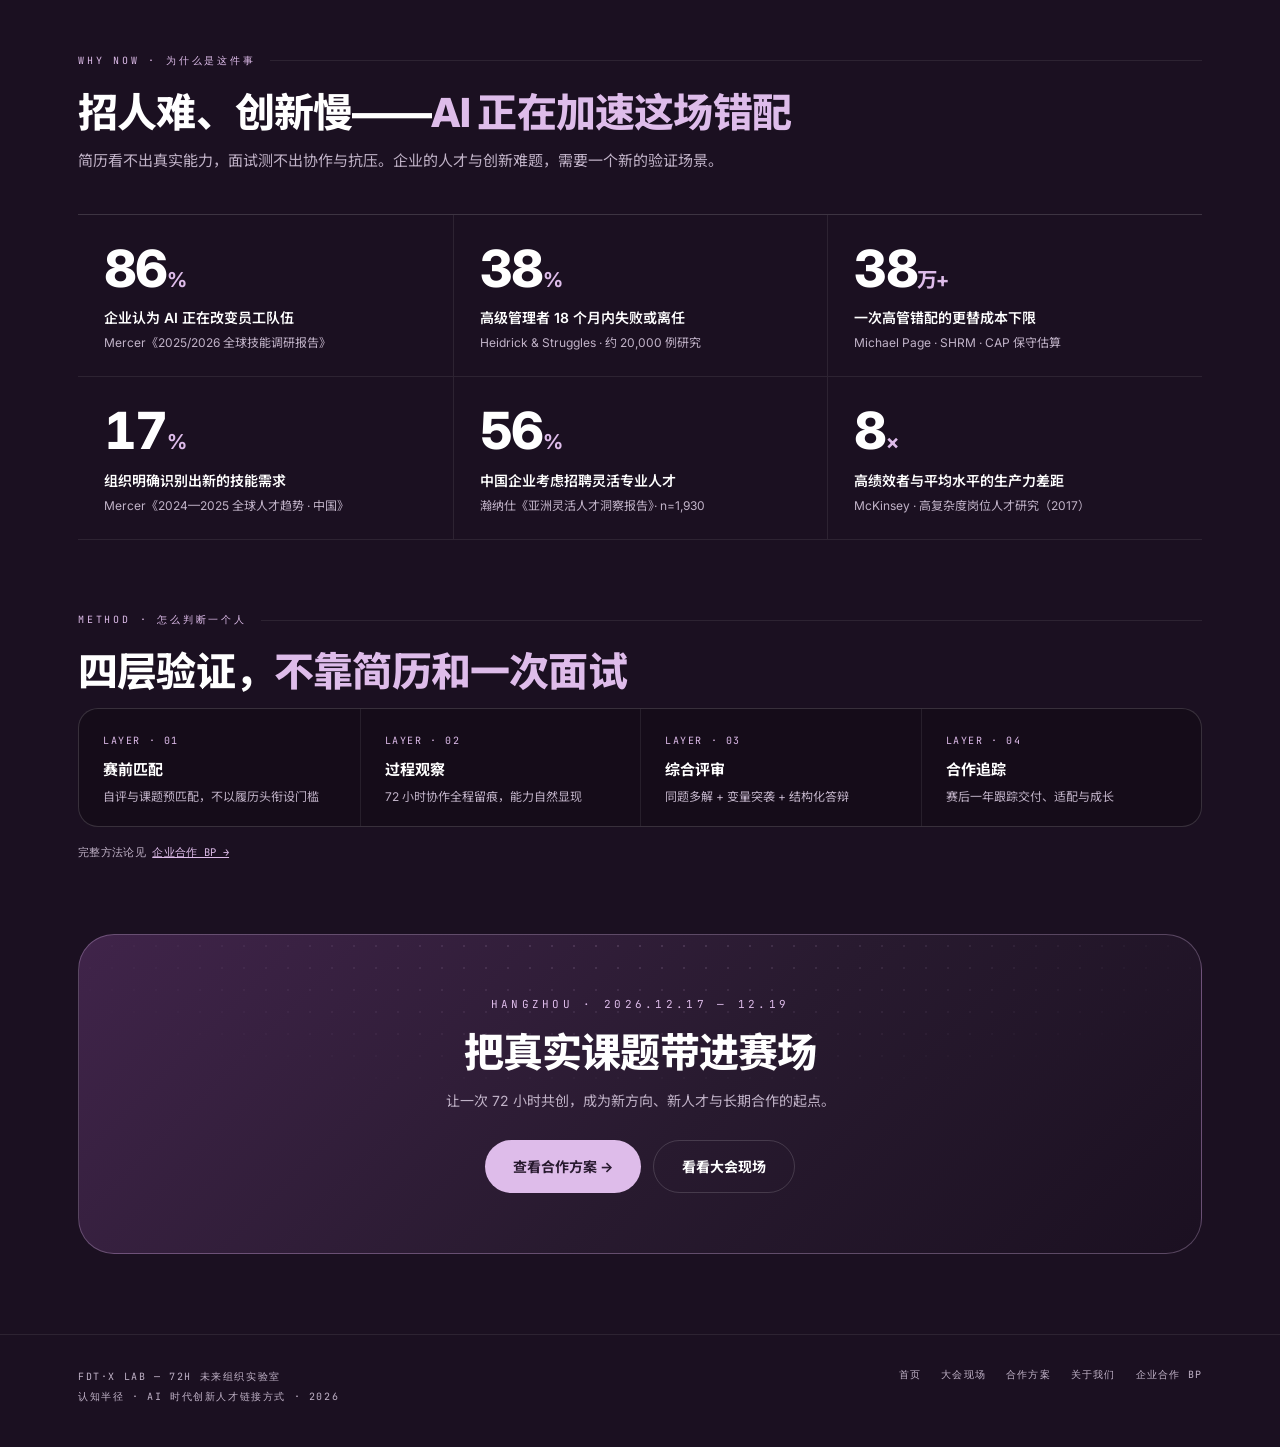
==== commit 4bf86240: "Rebuild FDT X Lab from handoff package" ====
--- a/fdt-x-lab/index.html
+++ b/fdt-x-lab/index.html
@@ -1,1187 +1,858 @@
-<!doctype html>
+<!DOCTYPE html>
 <html lang="zh-CN">
 <head>
-  <meta charset="utf-8">
-  <meta name="viewport" content="width=device-width, initial-scale=1">
-  <meta name="description" content="FDT·X Lab 2026年底共创赛事企业合作完整报价方案">
-  <title>FDT·X Lab｜企业合作完整报价方案</title>
-  <link rel="icon" type="image/svg+xml" href="data:image/svg+xml,%3Csvg xmlns='http://www.w3.org/2000/svg' viewBox='0 0 64 64'%3E%3Crect width='64' height='64' rx='16' fill='%23211829'/%3E%3Ccircle cx='32' cy='32' r='19' fill='none' stroke='%23b763e6' stroke-width='4'/%3E%3Cpath d='M24 21h12c7 0 11 4 11 10 0 5-3 8-8 9l9 10H38l-8-10h-1v10h-5V21zm5 5v9h7c4 0 6-1 6-4s-2-5-6-5h-7z' fill='white'/%3E%3C/svg%3E">
-  <style>
-    :root {
-      --ink: #211829;
-      --ink-2: #35263e;
-      --violet: #772d9e;
-      --violet-2: #ae57d7;
-      --lavender: #f3eef6;
-      --paper: #fff;
-      --line: #dfd6e4;
-      --muted: #706578;
-      --green: #236b4f;
-    }
-    * { box-sizing: border-box; }
-    html { scroll-behavior: smooth; }
-    body {
-      margin: 0;
-      color: var(--ink);
-      background: #e9e3ec;
-      font-family: "PingFang SC", "Hiragino Sans GB", "Microsoft YaHei", system-ui, sans-serif;
-      font-size: 16px;
-      line-height: 1.65;
-      -webkit-font-smoothing: antialiased;
-    }
-    .page {
-      width: min(1180px, 100%);
-      margin: 0 auto;
-      overflow: hidden;
-      background: var(--paper);
-      box-shadow: 0 24px 80px rgba(33,24,41,.12);
-    }
-    .topbar {
-      display: flex;
-      align-items: center;
-      justify-content: space-between;
-      min-height: 64px;
-      padding: 0 5vw;
-      color: #fff;
-      background: var(--ink-2);
-      font-size: .88rem;
-      letter-spacing: .04em;
-    }
-    .brand { display: flex; align-items: center; gap: 12px; }
-    .brand-mark {
-      display: grid;
-      place-items: center;
-      width: 30px;
-      height: 30px;
-      border: 1px solid rgba(255,255,255,.72);
-      border-radius: 50%;
-      font-family: Georgia, serif;
-      font-size: .78rem;
-    }
-    .topbar .en { color: rgba(255,255,255,.58); font-size: .72rem; }
-    .hero {
-      position: relative;
-      min-height: 500px;
-      padding: 96px 5vw 76px;
-      color: #fff;
-      background: var(--ink);
-      isolation: isolate;
-    }
-    h1, h2, h3, p { margin-top: 0; }
-    h1 {
-      max-width: 850px;
-      margin-bottom: 10px;
-      font-size: clamp(4rem, 9vw, 7.5rem);
-      line-height: .98;
-      letter-spacing: -.045em;
-      font-weight: 640;
-    }
-    .hero-subtitle {
-      margin: 0 0 26px;
-      color: #e1b0f5;
-      font-size: clamp(1.35rem, 2.7vw, 2.15rem);
-      line-height: 1.2;
-      letter-spacing: .02em;
-      font-weight: 580;
-    }
-    .eyebrow {
-      margin: 0 0 18px;
-      color: #cd88ec;
-      font-size: .77rem;
-      font-weight: 750;
-      letter-spacing: .11em;
-      text-transform: uppercase;
-    }
-    .hero-lead {
-      max-width: 760px;
-      margin-bottom: 34px;
-      color: rgba(255,255,255,.78);
-      font-size: 1.08rem;
-    }
-    .event-meta { display: flex; flex-wrap: wrap; gap: 10px; }
-    .event-meta span {
-      padding: 7px 14px;
-      border: 1px solid rgba(255,255,255,.32);
-      border-radius: 999px;
-      color: rgba(255,255,255,.9);
-      font-size: .86rem;
-    }
-    .hero-footer {
-      position: absolute;
-      left: 5vw;
-      right: 5vw;
-      bottom: 22px;
-      display: flex;
-      justify-content: space-between;
-      padding-top: 14px;
-      border-top: 1px solid rgba(255,255,255,.18);
-      color: rgba(255,255,255,.58);
-      font-size: .76rem;
-      letter-spacing: .06em;
-    }
-    section { padding: 76px 5vw; }
-    section.alt { background: var(--lavender); }
-    section.dark { color: #fff; background: var(--ink); }
-    .section-head {
-      display: grid;
-      grid-template-columns: minmax(0,1fr) minmax(280px,.65fr);
-      gap: 44px;
-      align-items: end;
-      margin-bottom: 38px;
-    }
-    .section-head h2 {
-      margin-bottom: 0;
-      font-size: clamp(1.85rem, 3.6vw, 3rem);
-      line-height: 1.22;
-      letter-spacing: -.035em;
-      font-weight: 620;
-    }
-    .section-head .summary { margin-bottom: 3px; color: var(--muted); }
-    .dark .section-head .summary { color: rgba(255,255,255,.67); }
-
-    .about-intro {
-      margin-bottom: 72px;
-    }
-    .about-head {
-      display: grid;
-      grid-template-columns: minmax(0,1.08fr) minmax(320px,.92fr);
-      gap: 48px;
-      align-items: end;
-      margin-bottom: 34px;
-    }
-    .about-head h2 {
-      margin-bottom: 0;
-      font-size: clamp(2.15rem, 4.6vw, 3.75rem);
-      line-height: 1.14;
-      letter-spacing: -.045em;
-      font-weight: 640;
-    }
-    .about-lead {
-      margin-bottom: 0;
-      color: var(--muted);
-      font-size: 1.02rem;
-    }
-    .about-meta {
-      display: flex;
-      flex-wrap: wrap;
-      gap: 9px;
-      margin-bottom: 22px;
-    }
-    .about-meta span {
-      padding: 6px 12px;
-      border: 1px solid #d9c8e2;
-      border-radius: 999px;
-      color: var(--violet);
-      background: #faf7fc;
-      font-size: .8rem;
-      font-weight: 680;
-    }
-    .organizer-grid {
-      display: grid;
-      grid-template-columns: repeat(3,1fr);
-      gap: 14px;
-      margin-bottom: 16px;
-    }
-    .organizer-card {
-      min-height: 210px;
-      padding: 24px;
-      border: 1px solid var(--line);
-      border-radius: 16px;
-      background: #fff;
-    }
-    .organizer-card span {
-      display: block;
-      margin-bottom: 18px;
-      color: var(--violet);
-      font-size: .72rem;
-      font-weight: 760;
-      letter-spacing: .08em;
-    }
-    .organizer-card h3 { margin-bottom: 9px; font-size: 1.08rem; }
-    .organizer-card p { margin-bottom: 0; color: var(--muted); font-size: .88rem; }
-    .about-method {
-      display: grid;
-      grid-template-columns: repeat(5,1fr);
-      gap: 10px;
-      margin: 16px 0;
-    }
-    .about-method div {
-      padding: 18px;
-      border-radius: 14px;
-      color: #fff;
-      background: var(--ink-2);
-    }
-    .about-method small { display: block; margin-bottom: 8px; color: #d891f2; font-size: .69rem; font-weight: 760; }
-    .about-method b { display: block; font-size: .91rem; line-height: 1.45; }
-    .invite-grid {
-      display: grid;
-      grid-template-columns: 1fr 1fr;
-      gap: 14px;
-      margin-bottom: 16px;
-    }
-    .invite-card {
-      padding: 24px;
-      border-radius: 16px;
-      background: var(--lavender);
-    }
-    .invite-card h3 { margin-bottom: 9px; font-size: 1.08rem; }
-    .invite-card p { margin-bottom: 0; color: var(--muted); font-size: .9rem; }
-    .vision-banner {
-      display: grid;
-      grid-template-columns: minmax(150px,.32fr) 1fr;
-      gap: 28px;
-      align-items: center;
-      padding: 28px;
-      border-radius: 18px;
-      color: #fff;
-      background: var(--ink);
-    }
-    .vision-banner span { color: #d891f2; font-size: .76rem; font-weight: 760; letter-spacing: .09em; }
-    .vision-banner p { margin-bottom: 0; color: rgba(255,255,255,.82); font-size: 1.04rem; }
-
-    .reason-grid {
-      display: grid;
-      grid-template-columns: repeat(4,1fr);
-      gap: 14px;
-    }
-    .reason-card {
-      min-height: 210px;
-      padding: 24px;
-      border: 1px solid var(--line);
-      border-radius: 16px;
-      background: #fff;
-    }
-    .reason-card strong { display: block; margin: 17px 0 10px; font-size: 1.06rem; line-height: 1.4; }
-    .reason-card p { margin-bottom: 0; color: var(--muted); font-size: .91rem; }
-    .reason-no { color: var(--violet); font-size: .74rem; font-weight: 750; }
-
-    .track-grid {
-      display: grid;
-      grid-template-columns: repeat(3,1fr);
-      gap: 14px;
-    }
-    .track-card {
-      min-height: 178px;
-      padding: 24px;
-      border: 1px solid var(--line);
-      border-radius: 16px;
-      background: #fff;
-    }
-    .track-no { display: block; margin-bottom: 16px; color: var(--violet); font-size: .74rem; font-weight: 750; }
-    .track-card h3 { margin-bottom: 9px; font-size: 1.12rem; }
-    .track-card p { margin-bottom: 0; color: var(--muted); font-size: .89rem; }
-    .track-card p + p { margin-top: 12px; padding-top: 12px; border-top: 1px solid var(--line); }
-    .track-card b { display: block; margin-bottom: 3px; color: var(--ink); font-size: .82rem; }
-
-    .path-grid {
-      display: grid;
-      grid-template-columns: repeat(3,1fr);
-      gap: 16px;
-    }
-    .path-card {
-      display: flex;
-      flex-direction: column;
-      min-height: 520px;
-      padding: 28px;
-      border: 1px solid rgba(255,255,255,.15);
-      border-radius: 18px;
-      background: rgba(255,255,255,.065);
-    }
-    .path-card:first-child { border-color: rgba(224,170,245,.9); background: rgba(119,45,158,.18); }
-    .path-card.recommended { background: rgba(255,255,255,.065); }
-    .path-topline { display: flex; justify-content: space-between; gap: 12px; align-items: flex-start; margin-bottom: 30px; }
-    .path-code { color: #d9a5ed; font-family: ui-monospace, SFMono-Regular, Menlo, monospace; font-size: .74rem; letter-spacing: .1em; text-transform: uppercase; }
-    .path-tag { display: inline-flex; margin: 0; padding: 5px 10px; border: 1px solid rgba(255,255,255,.15); border-radius: 999px; color: #e0aaf5; background: rgba(255,255,255,.04); font-size: .74rem; font-weight: 700; }
-    .path-card h3 { margin-bottom: 10px; font-size: 1.48rem; }
-    .path-card p { margin-bottom: 0; color: rgba(255,255,255,.7); font-size: .93rem; }
-    .path-card-fill { flex: 1; min-height: 92px; }
-    .path-price { display: block; margin: 0 0 12px; padding-top: 24px; border-top: 1px solid rgba(255,255,255,.16); color: #fff; font-size: 2.35rem; line-height: 1.15; font-weight: 760; }
-    .path-price small { color: rgba(255,255,255,.68); font-size: .88rem; font-weight: 650; }
-    .path-link {
-      display: inline-flex;
-      align-items: center;
-      gap: 8px;
-      width: fit-content;
-      margin-top: auto;
-      padding-top: 16px;
-      color: #efcbfb;
-      font-size: .9rem;
-      font-weight: 720;
-      text-decoration: none;
-    }
-    .path-link span { transition: transform .2s ease; }
-    .path-link:hover span, .path-link:focus-visible span { transform: translateX(4px); }
-    .path-link:focus-visible { outline: 2px solid #efcbfb; outline-offset: 5px; border-radius: 3px; }
-    #enterprise-pricing, #brand-pricing, #bundle-pricing { scroll-margin-top: 24px; }
-
-    .pricing-wrap {
-      overflow-x: auto;
-      border: 1px solid var(--line);
-      border-radius: 18px;
-      background: #fff;
-    }
-    table { width: 100%; min-width: 960px; border-collapse: collapse; }
-    th, td {
-      padding: 15px 14px;
-      border-right: 1px solid var(--line);
-      border-bottom: 1px solid var(--line);
-      text-align: left;
-      vertical-align: top;
-      font-size: .88rem;
-    }
-    th:last-child, td:last-child { border-right: 0; }
-    tr:last-child td { border-bottom: 0; }
-    thead th { color: #fff; background: var(--ink-2); font-weight: 600; }
-    tbody td:first-child { width: 132px; color: var(--muted); font-weight: 650; }
-    .tier-name { display: block; margin-bottom: 5px; }
-    .price { color: #d891f2; font-size: 1.28rem; font-weight: 760; white-space: nowrap; }
-    td.emphasis { background: #faf6fc; }
-    thead th.emphasis { background: #4d265f; }
-
-    .brand-grid {
-      display: grid;
-      grid-template-columns: repeat(6,1fr);
-      gap: 14px;
-    }
-    .brand-ladder {
-      display: grid;
-      grid-template-columns: repeat(5,1fr);
-      gap: 8px;
-      margin: -8px 0 28px;
-    }
-    .brand-ladder div {
-      position: relative;
-      padding: 15px 14px 14px;
-      border: 1px solid #d9c8e2;
-      border-radius: 12px;
-      background: rgba(255,255,255,.68);
-    }
-    .brand-ladder div::after {
-      content: "";
-      position: absolute;
-      z-index: 2;
-      width: 9px;
-      height: 9px;
-      right: -10px;
-      top: 50%;
-      border-top: 1px solid #a681b8;
-      border-right: 1px solid #a681b8;
-      transform: translateY(-50%) rotate(45deg);
-    }
-    .brand-ladder div:last-child::after { display: none; }
-    .brand-ladder span { display: block; color: var(--violet); font-size: .7rem; font-weight: 760; }
-    .brand-ladder b { display: block; margin: 3px 0 2px; color: var(--ink); font-size: .93rem; }
-    .brand-ladder small { color: var(--muted); font-size: .75rem; }
-    .brand-card {
-      grid-column: span 2;
-      min-height: 338px;
-      padding: 25px;
-      border: 1px solid var(--line);
-      border-radius: 18px;
-      background: #fff;
-    }
-    .brand-card:nth-child(4) { grid-column: 2 / span 2; }
-    .brand-card:nth-child(5) { grid-column: 4 / span 2; }
-    .brand-continuation { margin-top: 14px; }
-    .brand-continuation-head { display: none; }
-    .brand-grid-deep .brand-card:first-child { grid-column: 2 / span 2; }
-    .brand-grid-deep .brand-card:nth-child(2) { grid-column: 4 / span 2; }
-    .brand-card.featured { color: #fff; border-color: var(--ink); background: var(--ink); }
-    .brand-card.premium { color: #fff; border-color: #5a2575; background: linear-gradient(145deg,#55236f,#2d1d36); }
-    .brand-label { color: var(--violet); font-size: .75rem; font-weight: 750; letter-spacing: .06em; text-transform: uppercase; }
-    .featured .brand-label, .premium .brand-label { color: #dca4f3; }
-    .brand-card h3 { margin: 10px 0 5px; font-size: 1.15rem; }
-    .brand-price { margin-bottom: 18px; color: var(--violet); font-size: 1.95rem; line-height: 1.15; font-weight: 760; }
-    .featured .brand-price, .premium .brand-price { color: #e2b2f7; }
-    .value-jump {
-      display: inline-flex;
-      margin: 0 0 12px;
-      padding: 5px 9px;
-      border: 1px solid #d9c8e2;
-      border-radius: 7px;
-      color: var(--ink);
-      background: #fff;
-      font-size: .76rem;
-      font-weight: 700;
-    }
-    .featured .value-jump, .premium .value-jump { color: #fff; border-color: rgba(255,255,255,.2); background: rgba(255,255,255,.08); }
-    .best-for {
-      margin: 0 0 14px;
-      padding: 9px 11px;
-      border-radius: 9px;
-      color: var(--violet);
-      background: #f5edf9;
-      font-size: .82rem;
-      font-weight: 650;
-    }
-    .featured .best-for, .premium .best-for { color: #ead0f6; background: rgba(255,255,255,.09); }
-    .rights { margin: 0; padding: 0; list-style: none; }
-    .rights li { position: relative; padding: 7px 0 7px 18px; color: var(--muted); font-size: .89rem; }
-    .rights li::before { content: ""; position: absolute; left: 0; top: 17px; width: 6px; height: 6px; border-radius: 50%; background: var(--violet-2); }
-    .featured .rights li, .premium .rights li { color: rgba(255,255,255,.76); }
-    .data-note { margin: 20px 0 0; color: var(--muted); font-size: .84rem; text-align: center; }
-
-    .compare-wrap { overflow-x: auto; border: 1px solid rgba(255,255,255,.15); border-radius: 18px; }
-    .compare-wrap table { min-width: 960px; }
-    .compare-wrap th, .compare-wrap td { border-color: rgba(255,255,255,.14); }
-    .compare-wrap th { color: #e0aaf5; background: rgba(255,255,255,.07); }
-    .compare-wrap td { color: rgba(255,255,255,.75); }
-    .compare-wrap td:first-child { color: #fff; font-weight: 650; }
-
-    .bundle-lead {
-      display: grid;
-      grid-template-columns: 1.1fr .9fr;
-      gap: 24px;
-      align-items: center;
-      padding: 28px 30px;
-      margin-bottom: 20px;
-      border-radius: 18px;
-      color: #fff;
-      background: var(--ink);
-    }
-    .bundle-lead h3 { margin-bottom: 8px; font-size: 1.35rem; }
-    .bundle-lead p { margin-bottom: 0; color: rgba(255,255,255,.7); }
-    .bundle-lead strong { color: #e2aff5; font-size: 1.25rem; text-align: right; }
-    .bundle-grid { display: grid; grid-template-columns: repeat(3,1fr); gap: 15px; }
-    .bundle-card {
-      padding: 27px;
-      border: 1px solid var(--line);
-      border-radius: 18px;
-      background: #fff;
-    }
-    .bundle-card.recommended { border: 2px solid var(--violet); box-shadow: 0 18px 38px rgba(83,35,111,.13); }
-    .badge { display: inline-flex; margin-bottom: 17px; padding: 5px 10px; border-radius: 999px; color: #fff; background: var(--violet); font-size: .73rem; font-weight: 700; }
-    .bundle-card h3 { margin-bottom: 8px; font-size: 1.12rem; }
-    .bundle-price { margin-bottom: 9px; color: var(--violet); font-size: 2rem; line-height: 1.15; font-weight: 760; }
-    .original { margin-bottom: 12px; color: var(--muted); font-size: .82rem; }
-    .original s { margin-right: 8px; }
-    .saving { color: var(--green); font-weight: 700; }
-    .bundle-card p:last-child { margin-bottom: 0; color: var(--muted); font-size: .9rem; }
-    .decision-line { margin: 14px 0 0 !important; padding-top: 13px; border-top: 1px solid var(--line); color: var(--ink) !important; font-weight: 700; }
-    .upgrade-route {
-      display: grid;
-      grid-template-columns: repeat(3,1fr);
-      gap: 14px;
-      margin-top: 22px;
-    }
-    .upgrade-route article {
-      padding: 25px;
-      border: 1px solid var(--line);
-      border-radius: 18px;
-      background: #fff;
-    }
-    .upgrade-route article.outcome { color: #fff; border-color: var(--ink); background: var(--ink); }
-    .route-label { display: block; margin-bottom: 10px; color: var(--violet); font-size: .75rem; font-weight: 760; letter-spacing: .05em; }
-    .upgrade-route .outcome .route-label { color: #dca4f3; }
-    .upgrade-route h3 { margin-bottom: 10px; font-size: 1.08rem; }
-    .upgrade-route ul { margin: 0; padding-left: 18px; color: var(--muted); font-size: .87rem; }
-    .upgrade-route li + li { margin-top: 8px; }
-    .upgrade-route .outcome ul { color: rgba(255,255,255,.76); }
-    .advanced-perks {
-      display: grid;
-      grid-template-columns: .72fr 1.28fr;
-      gap: 28px;
-      align-items: start;
-      padding: 29px;
-      margin-top: 22px;
-      border: 1px solid #d8c2e3;
-      border-radius: 18px;
-      background: #faf6fc;
-    }
-    .advanced-perks h3 { margin-bottom: 8px; font-size: 1.18rem; }
-    .advanced-perks p { margin-bottom: 0; color: var(--muted); font-size: .9rem; }
-    .advanced-perks ul { margin: 0; padding-left: 20px; color: var(--muted); font-size: .9rem; }
-    .advanced-perks li + li { margin-top: 8px; }
-
-    .support-box {
-      display: grid;
-      grid-template-columns: .8fr 1.2fr;
-      gap: 28px;
-      padding: 30px;
-      margin-top: 20px;
-      border: 1px solid var(--line);
-      border-radius: 18px;
-      background: #fff;
-    }
-    .support-box h3 { margin-bottom: 8px; font-size: 1.2rem; }
-    .support-box p { margin-bottom: 0; color: var(--muted); }
-    .support-list { margin: 0; padding-left: 20px; color: var(--muted); }
-    .support-list li + li { margin-top: 8px; }
-    .supply-grid {
-      display: grid;
-      grid-template-columns: repeat(3,1fr);
-      gap: 13px;
-      margin-top: 18px;
-    }
-    .supply-card {
-      min-height: 146px;
-      padding: 20px;
-      border: 1px solid var(--line);
-      border-radius: 14px;
-      background: #fff;
-    }
-    .supply-card b { display: block; margin-bottom: 7px; color: var(--ink); }
-    .supply-card p { margin: 0; color: var(--muted); font-size: .86rem; }
-    .product-support-panel {
-      padding: 30px;
-      margin-top: 26px;
-      border: 1px solid #d7c3e1;
-      border-radius: 18px;
-      background: #faf6fc;
-    }
-    .product-support-panel > h3 { margin-bottom: 8px; font-size: 1.3rem; }
-    .product-support-panel > p { max-width: 880px; margin-bottom: 0; color: var(--muted); }
-    .product-support-panel .support-subtitle { margin: 28px 0 8px; font-size: 1.08rem; }
-    .support-value-wrap {
-      overflow-x: auto;
-      margin-top: 22px;
-      border: 1px solid #d9c8e2;
-      border-radius: 14px;
-      background: #fff;
-    }
-    .support-value-wrap table { min-width: 980px; }
-    .support-value-wrap thead th { background: #4d265f; }
-    .support-value-wrap tbody td:first-child { width: 150px; color: var(--ink); }
-    .addon-choice-grid { display: grid; grid-template-columns: repeat(3,1fr); gap: 13px; margin-top: 18px; }
-    .addon-choice-grid article { padding: 20px; border: 1px solid var(--line); border-radius: 14px; background: #fff; }
-    .addon-choice-grid b { display: block; margin-bottom: 6px; color: var(--ink); }
-    .addon-choice-grid p { margin: 0; color: var(--muted); font-size: .86rem; }
-    .addon-eligibility {
-      display: grid;
-      grid-template-columns: 150px 1fr;
-      gap: 18px;
-      align-items: center;
-      padding: 22px;
-      border: 1px solid #d9c8e2;
-      border-radius: 14px;
-      background: #fff;
-    }
-    .addon-eligibility span { color: var(--violet); font-weight: 750; }
-    .addon-eligibility strong { font-size: 1.08rem; }
-    .addon-pricing-grid { display: grid; grid-template-columns: repeat(3,1fr); gap: 13px; margin-top: 16px; }
-    .addon-pricing-grid article { padding: 22px; border: 1px solid var(--line); border-radius: 14px; background: #fff; }
-    .addon-pricing-grid span { color: var(--violet); font-size: .78rem; font-weight: 750; }
-    .addon-pricing-grid b { display: block; margin: 8px 0 3px; font-size: 1.3rem; }
-    .addon-pricing-grid p { margin: 0; color: var(--muted); }
-    .notes {
-      display: grid;
-      grid-template-columns: repeat(3,1fr);
-      gap: 20px;
-      padding-top: 28px;
-      margin-top: 34px;
-      border-top: 1px solid var(--line);
-    }
-    .notes b { display: block; margin-bottom: 7px; font-size: .92rem; }
-    .notes p { margin: 0; color: var(--muted); font-size: .83rem; }
-    .closing {
-      position: relative;
-      padding: 34px;
-      margin-top: 34px;
-      border-radius: 20px;
-      color: #fff;
-      background: linear-gradient(135deg,#3a2146,#6d2b8c);
-    }
-    .closing small { display: block; margin-bottom: 10px; color: #dca4f3; font-weight: 750; letter-spacing: .08em; }
-    .closing h3 { max-width: 850px; margin-bottom: 10px; font-size: clamp(1.35rem,2.6vw,2rem); line-height: 1.4; }
-    .closing p { max-width: 800px; margin-bottom: 0; color: rgba(255,255,255,.72); }
-    .closing-footer {
-      display: flex;
-      justify-content: space-between;
-      gap: 20px;
-      margin-top: 28px;
-      padding-top: 14px;
-      border-top: 1px solid rgba(255,255,255,.2);
-      color: rgba(255,255,255,.62);
-      font-size: .78rem;
-      letter-spacing: .04em;
-    }
-    footer {
-      display: flex;
-      justify-content: space-between;
-      gap: 20px;
-      padding: 24px 5vw;
-      color: rgba(255,255,255,.7);
-      background: var(--ink);
-      font-size: .82rem;
-    }
-    @media (max-width: 900px) {
-      .reason-grid, .track-grid, .path-grid, .supply-grid { grid-template-columns: repeat(2,1fr); }
-      .organizer-grid { grid-template-columns: 1fr 1fr; }
-      .organizer-card:last-child { grid-column: 1 / -1; }
-      .about-method { grid-template-columns: repeat(3,1fr); }
-      .path-card:last-child { grid-column: 1 / -1; }
-      .brand-ladder { grid-template-columns: repeat(3,1fr); }
-      .brand-ladder div::after { display: none; }
-      .brand-grid { grid-template-columns: 1fr 1fr; }
-      .brand-card, .brand-card:nth-child(4), .brand-card:nth-child(5) { grid-column: auto; }
-      .brand-card:last-child { grid-column: 1 / -1; min-height: auto; }
-    }
-    @media (max-width: 760px) {
-      .topbar { padding-inline: 22px; }
-      .topbar .en { display: none; }
-      .hero, section { padding-left: 22px; padding-right: 22px; }
-      .hero { min-height: 440px; padding-top: 76px; }
-      .hero::after { width: 370px; right: -175px; }
-      .section-head, .about-head, .organizer-grid, .about-method, .invite-grid, .vision-banner, .reason-grid, .track-grid, .path-grid, .brand-ladder, .brand-grid, .bundle-lead, .bundle-grid, .upgrade-route, .advanced-perks, .support-box, .supply-grid, .notes { grid-template-columns: 1fr; }
-      .section-head { gap: 16px; }
-      .about-head { gap: 18px; }
-      .about-intro { margin-bottom: 56px; }
-      .organizer-card:last-child { grid-column: auto; }
-      .path-card:last-child, .brand-card, .brand-card:last-child { grid-column: auto; min-height: auto; }
-      .path-card { min-height: 410px; }
-      .bundle-lead strong { text-align: left; }
-      footer { flex-direction: column; padding-inline: 22px; }
-    }
-    @media print {
-      @page { size: A4 landscape; margin: 0; }
-      html, body { width: auto; margin: 0; padding: 0; }
-      body { background: #fff; font-size: 13pt; line-height: 1.54; }
-      h1, h2, h3, strong, .price, .brand-price, .path-price, .tier-name { text-wrap: balance; }
-      p, li, td, th { text-wrap: pretty; }
-      .page { width: 100%; box-shadow: none; }
-      .topbar { display: none !important; }
-      .hero, section, section.dark, section.alt, footer {
-        -webkit-print-color-adjust: exact;
-        print-color-adjust: exact;
-      }
-      .hero {
-        box-sizing: border-box;
-        min-height: 210mm;
-        padding: 26mm 22mm 18mm;
-        break-after: page;
-        overflow: hidden;
-      }
-      .hero h1 { max-width: 210mm; font-size: 58pt; }
-      .hero-subtitle { font-size: 21pt; }
-      .hero-lead { max-width: 215mm; font-size: 14.5pt; line-height: 1.62; }
-      .event-meta { margin-top: 9mm; gap: 3mm; }
-      .event-meta span { padding: 2.2mm 4.2mm; font-size: 9.5pt; }
-      .hero-footer { left: 22mm; right: 22mm; bottom: 10mm; font-size: 9.5pt; }
-      section {
-        box-sizing: border-box;
-        padding: 11mm 12mm;
-        break-before: page;
-        break-inside: auto;
-      }
-      main > section:nth-of-type(2),
-      main > section:nth-of-type(3),
-      main > section:nth-of-type(4),
-      main > section:nth-of-type(5),
-      main > section:nth-of-type(7) {
-        min-height: 210mm;
-        display: flex;
-        flex-direction: column;
-      }
-      main > section:nth-of-type(2) .reason-grid,
-      main > section:nth-of-type(3) .track-grid,
-      main > section:nth-of-type(4) .path-grid,
-      main > section:nth-of-type(5) .pricing-wrap,
-      main > section:nth-of-type(7) .compare-wrap { flex: 1; }
-      main > section:nth-of-type(2) .reason-grid {
-        grid-template-columns: repeat(2,minmax(0,1fr));
-        grid-template-rows: repeat(2,minmax(0,1fr));
-      }
-      main > section:nth-of-type(2) .reason-card,
-      main > section:nth-of-type(3) .track-card,
-      main > section:nth-of-type(4) .path-card {
-        display: flex;
-        flex-direction: column;
-        justify-content: center;
-      }
-      main > section:nth-of-type(4) .path-card {
-        position: relative;
-        justify-content: flex-end;
-        overflow: hidden;
-      }
-      main > section:nth-of-type(4) .path-card::before {
-        position: absolute;
-        top: 6mm;
-        right: 7mm;
-        color: rgba(255,255,255,.09);
-        font-family: Georgia, serif;
-        font-size: 62pt;
-        line-height: 1;
-        font-weight: 700;
-      }
-      main > section:nth-of-type(4) .path-card:nth-child(1)::before { content: "01"; }
-      main > section:nth-of-type(4) .path-card:nth-child(2)::before { content: "02"; }
-      main > section:nth-of-type(4) .path-card:nth-child(3)::before { content: "03"; }
-      main > section:nth-of-type(5) .pricing-wrap { display: flex; }
-      main > section:nth-of-type(5) table,
-      main > section:nth-of-type(7) table { height: 100%; }
-      .section-head {
-        grid-template-columns: minmax(0,1.15fr) minmax(82mm,.72fr);
-        gap: 10mm;
-        margin-bottom: 7mm;
-        break-after: avoid;
-      }
-      .section-head h2 { font-size: 31pt; line-height: 1.15; }
-      .section-head .summary { font-size: 12.5pt; line-height: 1.55; }
-      .eyebrow { margin-bottom: 3.2mm; font-size: 9.5pt; }
-      .reason-grid { grid-template-columns: repeat(4,minmax(0,1fr)); gap: 4mm; }
-      .track-grid { grid-template-columns: repeat(3,minmax(0,1fr)); gap: 4mm; }
-      .path-grid, .bundle-grid, .upgrade-route, .supply-grid, .notes { grid-template-columns: repeat(3,minmax(0,1fr)); gap: 4mm; }
-      .reason-card, .track-card, .path-card { min-height: 0; padding: 5.2mm; }
-      .reason-card strong { margin: 3.2mm 0 2mm; font-size: 14pt; }
-      .reason-card p, .track-card p { font-size: 12pt; }
-      .track-card h3 { font-size: 15.5pt; }
-      .track-no, .reason-no { font-size: 9.3pt; }
-      main > section:nth-of-type(4) .path-grid {
-        grid-template-columns: repeat(3,minmax(0,1fr));
-        grid-template-rows: 1fr;
-        gap: 5mm;
-      }
-      main > section:nth-of-type(4) .path-card {
-        display: grid;
-        grid-template-columns: 1fr;
-        grid-template-rows: auto auto auto 1fr;
-        align-items: start;
-        gap: 0;
-        padding: 8mm;
-      }
-      main > section:nth-of-type(4) .path-card::before {
-        display: block;
-        top: 7mm;
-        right: 7mm;
-        font-size: 48pt;
-      }
-      main > section:nth-of-type(4) .path-tag { margin: 0 0 14mm; font-size: 11pt; }
-      main > section:nth-of-type(4) .path-card h3 { margin: 0 0 4mm; font-size: 21pt; }
-      main > section:nth-of-type(4) .path-price { margin: 0 0 7mm; font-size: 27pt; white-space: nowrap; }
-      main > section:nth-of-type(4) .path-card p { margin: 0; font-size: 12pt; line-height: 1.65; }
-      .brand-grid { grid-template-columns: repeat(6,minmax(0,1fr)); gap: 4mm; }
-      .brand-card, .brand-card:nth-child(4), .brand-card:nth-child(5) { grid-column: span 2; min-height: 0; padding: 5.5mm; }
-      .brand-card:nth-child(4) { grid-column: 2 / span 2; }
-      .brand-card:nth-child(5) { grid-column: 4 / span 2; }
-      .brand-card h3 { font-size: 14pt; }
-      .brand-price { font-size: 24pt; }
-      .brand-label { font-size: 9pt; }
-      .best-for, .value-jump { font-size: 11pt; }
-      .rights li { padding: 1.7mm 0 1.7mm 4.5mm; font-size: 11pt; }
-      .rights li::before { top: 4.1mm; }
-      main > section:nth-of-type(6) > .section-head { margin-bottom: 4mm; }
-      .brand-ladder { grid-template-columns: repeat(5,minmax(0,1fr)); gap: 2.5mm; margin-bottom: 4mm; }
-      .brand-ladder div { padding: 2.4mm 3mm; }
-      .brand-ladder span { font-size: 8.5pt; }
-      .brand-ladder b { font-size: 11pt; }
-      .brand-ladder small { font-size: 9pt; }
-      .brand-ladder div::after { display: none; }
-      .brand-grid-primary {
-        grid-template-columns: 1fr;
-        grid-template-rows: repeat(3,38mm);
-        gap: 2.5mm;
-      }
-      .brand-grid-primary .brand-card {
-        grid-column: auto;
-        display: grid;
-        grid-template-columns: 52mm 63mm minmax(0,1fr);
-        grid-template-rows: auto auto 1fr;
-        column-gap: 4mm;
-        row-gap: .8mm;
-        align-items: start;
-        min-height: 0;
-        padding: 2.8mm 4mm;
-      }
-      .brand-grid-primary .brand-label { grid-column: 1; grid-row: 1; }
-      .brand-grid-primary h3 { grid-column: 1; grid-row: 2; margin: 0; font-size: 15pt; line-height: 1.18; }
-      .brand-grid-primary .brand-price { grid-column: 1; grid-row: 3; margin: 0; font-size: 22pt; line-height: 1.05; white-space: nowrap; }
-      .brand-grid-primary .value-jump { grid-column: 2; grid-row: 1; margin: 0; align-self: start; }
-      .brand-grid-primary .best-for { grid-column: 2; grid-row: 2 / span 2; margin: 0; padding: 2mm 2.5mm; font-size: 10.5pt; line-height: 1.35; }
-      .brand-grid-primary .rights {
-        grid-column: 3;
-        grid-row: 1 / span 3;
-        display: grid;
-        grid-template-columns: repeat(2,minmax(0,1fr));
-        column-gap: 5mm;
-        align-content: start;
-        padding-top: 0;
-      }
-      .brand-grid-primary .rights li { padding-top: .6mm; padding-bottom: .6mm; font-size: 10.2pt; line-height: 1.32; }
-      .brand-grid-primary .rights li::before { top: 2.8mm; }
-      .brand-continuation {
-        min-height: 188mm;
-        display: flex;
-        flex-direction: column;
-        justify-content: center;
-        margin: 0;
-        break-before: page;
-      }
-      .brand-continuation-head {
-        display: grid;
-        grid-template-columns: minmax(0,1.15fr) minmax(82mm,.72fr);
-        gap: 10mm;
-        align-items: end;
-        margin-bottom: 7mm;
-      }
-      .brand-continuation-head h2 { margin: 0; font-size: 31pt; line-height: 1.15; }
-      .brand-continuation-head .summary { margin: 0; color: var(--muted); font-size: 12pt; }
-      .brand-grid-deep {
-        flex: 1;
-        grid-template-columns: repeat(2,minmax(0,1fr));
-        align-items: stretch;
-      }
-      .brand-grid-deep .brand-card,
-      .brand-grid-deep .brand-card:first-child,
-      .brand-grid-deep .brand-card:nth-child(2) {
-        grid-column: auto;
-        display: flex;
-        flex-direction: column;
-        justify-content: flex-start;
-        padding: 8mm;
-      }
-      .reason-card, .track-card, .path-card, .brand-card, .bundle-card, .upgrade-route article, .advanced-perks, .support-box, .supply-card, .closing { break-inside: avoid; }
-      .product-support-panel { break-inside: auto; }
-      .pricing-wrap, .compare-wrap, .support-value-wrap { overflow: visible; }
-      table, .compare-wrap table, .support-value-wrap table { min-width: 0; }
-      thead { display: table-header-group; }
-      tr { break-inside: avoid; }
-      th, td { padding: 3mm 2.8mm; font-size: 11.2pt; line-height: 1.4; }
-      tbody td:first-child { width: 31mm; }
-      .tier-name { font-size: 9pt; }
-      .price { font-size: 13pt; }
-      .compare-wrap th, .compare-wrap td { font-size: 12pt; padding: 4.3mm; }
-      .product-support-panel {
-        min-height: 188mm;
-        margin: 0;
-        padding: 9mm 8mm;
-        border: 0;
-        background: transparent;
-        break-before: page;
-      }
-      .product-support-panel > h3 { font-size: 27pt; }
-      .product-support-panel > p, .support-box p, .support-list { font-size: 10.5pt; }
-      .support-box + .support-subtitle {
-        padding-top: 20mm;
-        margin: 0 0 8mm;
-        font-size: 27pt;
-        line-height: 1.2;
-        break-before: page;
-      }
-      .addon-pricing-grid + .data-note {
-        margin-top: 7mm;
-        padding: 5mm 6mm;
-        border: 1px solid #d9c8e2;
-        border-radius: 4mm;
-        background: #fff;
-        text-align: left;
-      }
-      .addon-eligibility {
-        grid-template-columns: 42mm minmax(0,1fr);
-        gap: 7mm;
-        padding: 6mm 7mm;
-      }
-      .addon-eligibility span { font-size: 11pt; }
-      .addon-eligibility strong { font-size: 14pt; }
-      .addon-pricing-grid { gap: 5mm; margin-top: 6mm; }
-      .addon-pricing-grid article { min-height: 58mm; padding: 7mm; }
-      .addon-pricing-grid span { font-size: 10pt; }
-      .addon-pricing-grid b { margin: 3mm 0 1.5mm; font-size: 20pt; }
-      .addon-pricing-grid p { font-size: 12pt; }
-      .addon-choice-grid { gap: 5mm; margin-top: 7mm; }
-      .addon-choice-grid article { min-height: 48mm; padding: 6mm; }
-      .addon-choice-grid b { font-size: 13pt; }
-      .addon-choice-grid p { font-size: 10.8pt; line-height: 1.55; }
-      .supply-card { min-height: 0; padding: 4.5mm; }
-      .supply-card p { font-size: 10pt; }
-      .bundle-lead { padding: 6mm 7mm; }
-      .bundle-lead h3 { font-size: 15pt; }
-      .bundle-lead p { font-size: 10.8pt; }
-      .bundle-lead strong { font-size: 14pt; }
-      .bundle-card, .upgrade-route article, .advanced-perks, .closing { padding: 5.5mm; }
-      .bundle-card h3, .upgrade-route h3, .advanced-perks h3 { font-size: 12pt; }
-      .bundle-price { font-size: 22pt; }
-      .bundle-card p:last-child, .upgrade-route ul, .advanced-perks p, .advanced-perks ul { font-size: 11pt; }
-      .support-box { padding: 6mm; }
-      .notes {
-        min-height: 150mm;
-        align-content: center;
-        gap: 6mm;
-        padding: 17mm 0 7mm;
-        margin-top: 0;
-        border-top: 0;
-        break-before: page;
-      }
-      .notes::before {
-        content: "产品赞助合作 · 合作说明";
-        grid-column: 1 / -1;
-        color: var(--ink);
-        font-size: 25pt;
-        line-height: 1.2;
-        font-weight: 650;
-        letter-spacing: -.03em;
-      }
-      .notes > div {
-        min-height: 65mm;
-        padding: 7mm;
-        border: 1px solid var(--line);
-        border-radius: 5mm;
-        background: #fff;
-      }
-      .notes b { font-size: 12pt; }
-      .notes p { font-size: 10.8pt; }
-      .data-note { font-size: 10pt; }
-      .notes + .data-note {
-        margin: 0;
-        padding: 5mm 6mm;
-        border: 1px solid #d9c8e2;
-        border-radius: 4mm;
-        background: #fff;
-        text-align: left;
-      }
-      .closing {
-        min-height: 210mm;
-        margin: 0 -12mm -11mm;
-        padding: 24mm;
-        border-radius: 0;
-        display: flex;
-        flex-direction: column;
-        justify-content: center;
-        break-before: page;
-      }
-      .closing small { font-size: 11pt; }
-      .closing h3 { max-width: 230mm; font-size: 32pt; line-height: 1.35; }
-      .closing p { max-width: 205mm; font-size: 14pt; }
-      .closing-footer {
-        position: absolute;
-        left: 24mm;
-        right: 24mm;
-        bottom: 10mm;
-        margin: 0;
-        padding-top: 4mm;
-        font-size: 10pt;
-      }
-      section.alt + section.dark { break-before: page; }
-      footer { display: none !important; }
-    }
-  </style>
+<meta charset="UTF-8">
+<meta name="viewport" content="width=device-width, initial-scale=1.0">
+<title>FDT·X Lab — 72小时未来组织实验室 · 官方网站</title>
+<link rel="preconnect" href="https://fonts.googleapis.com">
+<link rel="preconnect" href="https://fonts.gstatic.com" crossorigin>
+<link href="https://fonts.googleapis.com/css2?family=Inter:wght@400;500;600;700;800;900&family=JetBrains+Mono:wght@400;500;700&family=Noto+Sans+SC:wght@400;500;700;900&display=swap" rel="stylesheet">
+<link rel="stylesheet" href="partnership.css">
+<style>
+:root{
+  --bg:#1b1021; --navy:#281a2f;
+  --card:color-mix(in oklab,#281a2f 70%,#000);
+  --card-2:color-mix(in oklab,#281a2f 45%,#000);
+  --mint:#debcea; --text:#fff; --muted:#c1b3c8;
+  --line:hsla(0,0%,100%,.15); --line-soft:hsla(0,0%,100%,.08);
+  --sans:'Inter','Noto Sans SC','PingFang SC','Microsoft YaHei',sans-serif;
+  --mono:'JetBrains Mono',ui-monospace,'SF Mono',Menlo,monospace;
+  --ease:cubic-bezier(.22,1,.36,1);
+}
+*{margin:0;padding:0;box-sizing:border-box}
+html{scroll-behavior:smooth}
+body{background:var(--bg);color:var(--text);font-family:var(--sans);font-size:15px;line-height:1.65;-webkit-font-smoothing:antialiased;overflow-x:hidden}
+::selection{background:var(--mint);color:var(--navy)}
+a{color:inherit}
+
+/* ---------- topbar + tabs ---------- */
+.topbar{position:fixed;inset:0 0 auto 0;z-index:100;background:color-mix(in oklab,var(--bg) 78%,transparent);backdrop-filter:blur(10px);-webkit-backdrop-filter:blur(10px);border-bottom:1px solid var(--line-soft)}
+.topbar-in{max-width:1180px;margin:0 auto;padding:0 28px;height:64px;display:flex;align-items:center;gap:24px}
+.wordmark{font-weight:800;font-size:18px;letter-spacing:-.01em;text-decoration:none;display:flex;align-items:center;gap:8px;flex-shrink:0;cursor:pointer}
+.wordmark .x{color:var(--mint)}
+.tabs{display:flex;gap:4px;flex:1;overflow-x:auto;scrollbar-width:none}
+.tabs::-webkit-scrollbar{display:none}
+.tab{
+  font-family:var(--mono);font-size:12px;letter-spacing:.08em;color:var(--muted);
+  padding:8px 16px;border-radius:999px;cursor:pointer;white-space:nowrap;border:1px solid transparent;
+  background:none;transition:all .3s var(--ease);
+}
+.tab:hover{color:var(--text)}
+.tab.on{color:var(--navy);background:var(--mint);font-weight:700}
+.top-cta{
+  flex-shrink:0;font-size:12px;font-weight:700;text-decoration:none;color:var(--mint);
+  border:1px solid rgba(222,188,234,.45);border-radius:999px;padding:8px 16px;transition:all .3s var(--ease);cursor:pointer;background:none;font-family:var(--sans);
+}
+.top-cta:hover{background:var(--mint);color:var(--navy)}
+
+/* ---------- views ---------- */
+.view{display:none}
+.view.active{display:block;animation:vin .5s var(--ease)}
+@keyframes vin{from{opacity:0;transform:translateY(14px)}to{opacity:1;transform:none}}
+.wrap{max-width:1180px;margin:0 auto;padding:0 28px}
+.blk{padding:88px 0 72px;position:relative}
+.folio{font-family:var(--mono);font-size:10px;letter-spacing:.28em;text-transform:uppercase;color:var(--mint);display:flex;align-items:center;gap:14px;margin-bottom:20px}
+.folio::after{content:'';flex:1;height:1px;background:var(--line-soft)}
+h2{font-size:clamp(26px,3.8vw,40px);font-weight:800;letter-spacing:-.02em;line-height:1.2;margin-bottom:12px}
+h2 .hl{color:var(--mint)}
+.lede{color:var(--muted);font-size:15px;max-width:660px;margin-bottom:40px}
+.reveal{opacity:0;transform:translateY(20px);transition:opacity .8s var(--ease),transform .8s var(--ease)}
+.reveal.in{opacity:1;transform:none}
+
+/* ---------- hero ---------- */
+.hero{min-height:92svh;display:flex;flex-direction:column;justify-content:center;padding:130px 0 0;position:relative;overflow:hidden}
+.hero::before{content:'';position:absolute;inset:0;background-image:radial-gradient(hsla(0,0%,100%,.09) 1px,transparent 1px);background-size:22px 22px;mask-image:radial-gradient(ellipse 90% 70% at 50% 30%,#000 20%,transparent 75%);-webkit-mask-image:radial-gradient(ellipse 90% 70% at 50% 30%,#000 20%,transparent 75%)}
+.orb{position:absolute;border-radius:50%;filter:blur(60px);pointer-events:none}
+.orb-1{width:520px;height:520px;background:rgba(222,188,234,.10);top:-180px;right:-140px}
+.orb-2{width:460px;height:460px;background:rgba(111,36,142,.55);bottom:-200px;left:-160px}
+.hero-inner{position:relative;z-index:2}
+.hero-eyebrow{font-family:var(--mono);font-size:clamp(13px,1.15vw,16px);font-weight:700;letter-spacing:.2em;text-transform:uppercase;color:var(--mint);margin-bottom:24px;display:flex;align-items:center;gap:12px}
+.hero-eyebrow::before{content:'';width:36px;height:1px;background:var(--mint)}
+.hero h1{font-size:clamp(40px,7.6vw,92px);font-weight:900;letter-spacing:-.03em;line-height:1.04;margin-bottom:18px}
+.hero h1 .thin{font-weight:400;color:var(--muted)}
+.hero-desc{color:var(--muted);font-size:16px;max-width:640px;margin-bottom:32px}
+.hero-desc b{color:var(--text);font-weight:600}
+.hero-cta{display:flex;gap:12px;flex-wrap:wrap;margin-bottom:26px}
+.btn{display:inline-flex;align-items:center;gap:10px;text-decoration:none;border-radius:999px;padding:14px 28px;font-weight:700;font-size:14px;transition:all .35s var(--ease);cursor:pointer;border:none;font-family:var(--sans)}
+.btn-mint{background:var(--mint);color:var(--navy)}
+.btn-mint:hover{transform:translateY(-3px);box-shadow:0 14px 34px rgba(222,188,234,.28)}
+.btn-ghost{border:1px solid var(--line);color:var(--text);background:none}
+.btn-ghost:hover{border-color:var(--mint);color:var(--mint)}
+.hero-meta{display:flex;flex-wrap:wrap;gap:10px;margin-bottom:52px}
+.chip{font-family:var(--mono);font-size:11px;letter-spacing:.1em;border:1px solid var(--line);border-radius:999px;padding:8px 16px;display:inline-flex;align-items:center;gap:8px;background:rgba(255,255,255,.02)}
+.chip.hot{border-color:rgba(222,188,234,.45);color:var(--mint)}
+.ledger{border-top:1px solid var(--line);position:relative;z-index:2;background:linear-gradient(180deg,rgba(27,16,33,.55),rgba(27,16,33,.9))}
+.ledger-grid{display:grid;grid-template-columns:repeat(4,1fr)}
+.stat{padding:30px 28px 26px;border-left:1px solid var(--line-soft);transition:background .4s var(--ease)}
+.stat:first-child{border-left:none}
+.stat:hover{background:rgba(222,188,234,.04)}
+.stat .num{font-size:clamp(34px,4.2vw,52px);font-weight:800;letter-spacing:-.03em;line-height:1;font-variant-numeric:tabular-nums}
+.stat .num small{font-size:.42em;font-weight:700;color:var(--mint);margin-left:2px}
+.stat .lab{font-weight:600;font-size:14px;margin-top:10px}
+.stat .sub{color:var(--muted);font-size:12px;margin-top:2px}
+
+/* ---------- stat wall ---------- */
+.statwall{display:grid;grid-template-columns:repeat(3,1fr);border-top:1px solid var(--line)}
+.cell{padding:28px 26px 24px;border-left:1px solid var(--line-soft);border-bottom:1px solid var(--line-soft);transition:background .4s var(--ease)}
+.cell:nth-child(3n+1){border-left:none}
+.cell:hover{background:rgba(222,188,234,.04)}
+.cell .num{font-size:clamp(36px,4vw,52px);font-weight:800;letter-spacing:-.03em;line-height:1;font-variant-numeric:tabular-nums}
+.cell .num small{font-size:.4em;color:var(--mint);font-weight:700}
+.cell h4{font-size:14px;font-weight:600;margin:12px 0 4px}
+.cell p{color:var(--muted);font-size:12px;line-height:1.6}
+
+/* ---------- model ---------- */
+.model{display:grid;grid-template-columns:1fr 1fr;gap:52px;align-items:center}
+.model svg{width:100%;height:auto;display:block}
+.role{border-top:1px solid var(--line);padding:18px 0;cursor:pointer;transition:padding-left .3s var(--ease)}
+.role:hover{padding-left:8px}
+.role:last-of-type{border-bottom:1px solid var(--line)}
+.role .who{display:flex;align-items:baseline;gap:12px;margin-bottom:4px;flex-wrap:wrap}
+.role .who .k{font-family:var(--mono);font-size:10px;letter-spacing:.2em;color:var(--mint)}
+.role .who h4{font-size:16px;font-weight:700}
+.role .who .go{margin-left:auto;font-family:var(--mono);font-size:11px;color:var(--muted)}
+.role:hover .go{color:var(--mint)}
+.role p{color:var(--muted);font-size:13px;line-height:1.6}
+
+/* ---------- four layer strip ---------- */
+.fl{display:grid;grid-template-columns:repeat(4,1fr);border:1px solid var(--line);border-radius:20px;overflow:hidden;background:var(--card)}
+.fl-i{padding:24px 24px 20px;border-left:1px solid var(--line-soft)}
+.fl-i:first-child{border-left:none}
+.fl-i .ln{font-family:var(--mono);font-size:10px;letter-spacing:.16em;color:var(--mint);margin-bottom:8px}
+.fl-i h4{font-size:15px;font-weight:700;margin-bottom:4px}
+.fl-i p{color:var(--muted);font-size:12px;line-height:1.6}
+</style>
+<style>
+/* ---------- venue ---------- */
+.info-bar{display:flex;flex-wrap:wrap;gap:10px;margin-bottom:40px}
+.floorplan{background:var(--card);border:1px solid var(--line);border-radius:24px;padding:28px;margin-bottom:16px}
+.floorplan svg{width:100%;height:auto;display:block}
+.plan-legend{display:grid;grid-template-columns:repeat(3,1fr);gap:1px;background:var(--line-soft);border:1px solid var(--line-soft);border-radius:16px;overflow:hidden}
+.pl{background:var(--bg);padding:14px 18px;display:flex;gap:12px;align-items:baseline}
+.pl .pl-k{font-family:var(--mono);font-size:11px;font-weight:700;color:var(--navy);background:var(--mint);border-radius:6px;padding:2px 7px;flex-shrink:0}
+.pl .pl-k.dim{background:transparent;border:1px solid rgba(222,188,234,.5);color:var(--mint)}
+.pl b{font-size:13px;font-weight:700}
+.pl span{color:var(--muted);font-size:11.5px}
+/* agenda */
+.agenda{border-top:1px solid var(--line)}
+.ag-row{display:grid;grid-template-columns:150px 1fr;gap:28px;padding:26px 0;border-bottom:1px solid var(--line-soft)}
+.ag-row .d{font-family:var(--mono);font-size:11px;letter-spacing:.14em;color:var(--mint);padding-top:4px}
+.ag-row .d small{display:block;color:var(--muted);margin-top:4px;letter-spacing:.04em}
+.ag-row h4{font-size:17px;font-weight:700;margin-bottom:8px}
+.ag-tags{display:flex;flex-wrap:wrap;gap:8px}
+.tag{font-size:12px;font-weight:500;border:1px solid var(--line);border-radius:999px;padding:5px 13px;color:var(--muted)}
+.tag.m{color:var(--mint);border-color:rgba(222,188,234,.4)}
+/* mechanism cards */
+.mech{display:grid;grid-template-columns:repeat(4,1fr);gap:20px}
+.m-card{background:var(--card);border:1px solid var(--line);border-radius:16px;padding:24px 22px 20px;transition:transform .4s var(--ease),box-shadow .4s var(--ease)}
+.m-card:hover{transform:translateY(-4px);box-shadow:0 18px 44px rgba(0,0,0,.45)}
+.m-card .k{font-family:var(--mono);font-size:10px;letter-spacing:.2em;color:var(--mint);margin-bottom:10px}
+.m-card h4{font-size:15px;font-weight:700;margin-bottom:6px}
+.m-card p{color:var(--muted);font-size:12.5px;line-height:1.6}
+
+/* ---------- plans ---------- */
+.track-bar{display:flex;flex-wrap:wrap;gap:10px;margin-bottom:44px}
+.tiers{display:grid;grid-template-columns:repeat(3,1fr);gap:20px;align-items:stretch}
+.tier{background:var(--card);border:1px solid var(--line);border-radius:24px;padding:30px 28px;display:flex;flex-direction:column;position:relative;transition:transform .4s var(--ease),box-shadow .4s var(--ease)}
+.tier:hover{transform:translateY(-4px);box-shadow:0 18px 44px rgba(0,0,0,.45)}
+.tier.hot{border-color:rgba(222,188,234,.55);background:color-mix(in oklab,#281a2f 82%,#000)}
+.tier .badge{position:absolute;top:-12px;left:28px;font-family:var(--mono);font-size:10px;font-weight:700;letter-spacing:.14em;color:var(--navy);background:var(--mint);border-radius:999px;padding:4px 12px}
+.tier .tk{font-family:var(--mono);font-size:10px;letter-spacing:.2em;color:var(--mint);margin-bottom:12px}
+.tier h3{font-size:20px;font-weight:800;margin-bottom:4px}
+.tier .price{font-size:26px;font-weight:800;letter-spacing:-.02em;margin:10px 0 4px;font-variant-numeric:tabular-nums}
+.tier .price small{font-size:12px;color:var(--muted);font-weight:500;letter-spacing:0}
+.tier .pd{font-size:11px;color:var(--muted);font-family:var(--mono);margin-bottom:18px}
+.tier ul{list-style:none;flex:1;border-top:1px dashed var(--line-soft);padding-top:16px}
+.tier li{font-size:13px;color:var(--muted);padding:6px 0 6px 20px;position:relative;line-height:1.55}
+.tier li::before{content:'▸';position:absolute;left:0;color:var(--mint);font-family:var(--mono);font-size:11px}
+.tier li b{color:var(--text);font-weight:600}
+.tier .btn{justify-content:center;margin-top:20px}
+.duo{display:grid;grid-template-columns:1fr 1fr;gap:20px;margin-top:56px}
+.panel{background:var(--card);border:1px solid var(--line);border-radius:24px;padding:32px 30px}
+.panel .pk{font-family:var(--mono);font-size:10px;letter-spacing:.2em;color:var(--mint);margin-bottom:12px}
+.panel h3{font-size:19px;font-weight:800;margin-bottom:8px}
+.panel > p{color:var(--muted);font-size:13px;margin-bottom:20px}
+.steps{display:flex;flex-direction:column;gap:0;border-top:1px solid var(--line-soft)}
+.step{display:flex;gap:16px;padding:14px 0;border-bottom:1px solid var(--line-soft);align-items:baseline}
+.step .sn{font-family:var(--mono);font-size:11px;font-weight:700;color:var(--navy);background:var(--mint);border-radius:999px;min-width:26px;height:26px;display:inline-flex;align-items:center;justify-content:center;transform:translateY(4px)}
+.step b{font-size:14px;font-weight:700}
+.step p{color:var(--muted);font-size:12.5px;margin-top:2px}
+.g-list{display:flex;flex-direction:column;gap:0;border-top:1px solid var(--line-soft)}
+.g-i{padding:14px 0;border-bottom:1px solid var(--line-soft)}
+.g-i b{font-size:14px;font-weight:700;display:block;margin-bottom:2px}
+.g-i p{color:var(--muted);font-size:12.5px}
+.note{margin-top:22px;font-family:var(--mono);font-size:10.5px;color:var(--muted);letter-spacing:.03em;opacity:.85;line-height:1.8}
+
+/* ---------- about ---------- */
+.about-grid{display:grid;grid-template-columns:1fr 1fr;gap:52px;align-items:start}
+.about-intro{display:grid;grid-template-columns:minmax(0,1.3fr) minmax(280px,.7fr);gap:28px;align-items:stretch;margin-top:32px}
+.about-copy{background:linear-gradient(145deg,rgba(222,188,234,.09),rgba(222,188,234,.025));border:1px solid var(--line);border-radius:24px;padding:32px}
+.about-copy p{color:var(--muted);font-size:14px;line-height:1.9}
+.about-facts{display:grid;grid-template-columns:1fr 1fr;gap:10px}
+.about-fact{background:var(--card);border:1px solid var(--line);border-radius:16px;padding:18px}
+.about-fact b{display:block;color:var(--mint);font:700 18px var(--mono);margin-bottom:7px}
+.about-fact span{display:block;color:var(--muted);font-size:11px;line-height:1.6}
+.about-section{margin-top:54px}
+.about-section-head{display:flex;justify-content:space-between;gap:24px;align-items:end;margin-bottom:22px}
+.about-section-head h3{font-size:24px;line-height:1.35}
+.about-section-head p{max-width:470px;color:var(--muted);font-size:12.5px;line-height:1.8}
+.founder-grid{display:grid;grid-template-columns:repeat(3,1fr);gap:16px}
+.founder{background:var(--card);border:1px solid var(--line);border-radius:20px;padding:25px 23px}
+.founder .no{font:10px var(--mono);letter-spacing:.18em;color:var(--mint);margin-bottom:14px}
+.founder h4{font-size:18px;margin-bottom:10px}
+.founder p{color:var(--muted);font-size:12px;line-height:1.8}
+.co-method{display:grid;grid-template-columns:repeat(5,1fr);gap:10px;margin-top:20px}
+.co-step{border-top:1px solid var(--line);padding:16px 13px 5px}
+.co-step b{display:block;color:var(--mint);font:700 18px var(--mono);margin-bottom:8px}
+.co-step strong{display:block;font-size:13px;margin-bottom:5px}
+.co-step span{display:block;color:var(--muted);font-size:11px;line-height:1.6}
+.invite-grid{display:grid;grid-template-columns:1fr 1fr;gap:16px}
+.invite-card{border:1px solid var(--line);border-radius:22px;padding:28px;background:var(--card)}
+.invite-card .ik{font:10px var(--mono);letter-spacing:.18em;color:var(--mint);margin-bottom:12px}
+.invite-card h4{font-size:20px;margin-bottom:10px}
+.invite-card p{color:var(--muted);font-size:12.5px;line-height:1.8}
+.invite-card ul{list-style:none;margin-top:17px;border-top:1px solid var(--line-soft);padding-top:12px}
+.invite-card li{position:relative;padding:6px 0 6px 18px;color:var(--muted);font-size:12px;line-height:1.55}
+.invite-card li::before{content:'↗';position:absolute;left:0;color:var(--mint)}
+.invite-actions{display:flex;gap:10px;flex-wrap:wrap;margin-top:20px}
+.vision-box{margin-top:18px;border:1px solid rgba(222,188,234,.38);border-radius:26px;padding:34px;background:linear-gradient(135deg,#3b2445,#24172b)}
+.vision-box h3{font-size:24px;margin-bottom:13px}
+.vision-box>p{color:var(--muted);font-size:13px;line-height:1.85;max-width:860px}
+.vision-points{display:grid;grid-template-columns:repeat(3,1fr);gap:10px;margin-top:22px}
+.vision-point{border-top:1px solid rgba(222,188,234,.24);padding-top:13px;color:#f8effb;font-size:12px;line-height:1.65}
+.vision-sign{margin-top:24px;color:var(--mint);font:10px var(--mono);letter-spacing:.13em}
+.kv{border-top:1px solid var(--line)}
+.kv-i{display:grid;grid-template-columns:110px 1fr;gap:16px;padding:14px 0;border-bottom:1px solid var(--line-soft);font-size:13px}
+.kv-i .kk{font-family:var(--mono);font-size:10px;letter-spacing:.16em;color:var(--muted);text-transform:uppercase;padding-top:3px}
+.kv-i b{font-weight:600}
+.cap-grid{display:grid;grid-template-columns:repeat(4,1fr);gap:1px;background:var(--line-soft);border:1px solid var(--line-soft)}
+.cap{background:var(--bg);padding:20px 18px 16px}
+.cap .zh{font-size:15px;font-weight:800;display:flex;align-items:baseline;gap:8px}
+.cap .zh i{font-style:normal;font-family:var(--mono);font-size:8.5px;letter-spacing:.16em;color:var(--mint);text-transform:uppercase;font-weight:500}
+.cap p{color:var(--muted);font-size:11px;line-height:1.6;margin-top:6px}
+.contact{background:var(--card);border:1px solid var(--line);border-radius:20px;padding:28px}
+.contact .row{display:flex;justify-content:space-between;gap:16px;padding:10px 0;border-bottom:1px dashed var(--line-soft);font-size:13px;flex-wrap:wrap}
+.contact .row:last-child{border-bottom:none}
+.contact .row .ck{font-family:var(--mono);font-size:10px;letter-spacing:.16em;color:var(--muted);text-transform:uppercase}
+.contact .row b{font-weight:600}
+.contact .row b.soon{color:var(--mint);font-family:var(--mono);font-size:11px;letter-spacing:.06em}
+
+/* ---------- shared banner/footer ---------- */
+.cta{padding:0 0 80px}
+.cta-box{border-radius:36px;padding:60px 48px;text-align:center;position:relative;overflow:hidden;background:linear-gradient(135deg,#40244a 0%,#281a2f 55%,#1b1021 100%);border:1px solid rgba(222,188,234,.3)}
+.cta-box::before{content:'';position:absolute;inset:0;background-image:radial-gradient(rgba(222,188,234,.16) 1px,transparent 1px);background-size:22px 22px;mask-image:radial-gradient(ellipse 80% 80% at 50% 0%,#000,transparent 70%);-webkit-mask-image:radial-gradient(ellipse 80% 80% at 50% 0%,#000,transparent 70%)}
+.cta-box > *{position:relative}
+.cta-box .k{font-family:var(--mono);font-size:11px;letter-spacing:.3em;color:var(--mint);text-transform:uppercase;margin-bottom:16px}
+.cta-box h2{margin-bottom:12px}
+.cta-box p{color:var(--muted);max-width:520px;margin:0 auto 28px;font-size:14px}
+.cta-row{display:flex;gap:12px;justify-content:center;flex-wrap:wrap}
+footer{border-top:1px solid var(--line-soft);padding:32px 0 40px}
+.foot{display:flex;justify-content:space-between;gap:20px;flex-wrap:wrap;align-items:flex-start}
+.foot .fm{font-family:var(--mono);font-size:10px;letter-spacing:.16em;color:var(--muted);text-transform:uppercase;line-height:2}
+.foot .fl-links{display:flex;gap:20px;font-family:var(--mono);font-size:10px;letter-spacing:.12em;text-transform:uppercase}
+.foot .fl-links a{color:var(--muted);text-decoration:none;cursor:pointer}
+.foot .fl-links a:hover{color:var(--mint)}
+
+/* ---------- responsive ---------- */
+@media(max-width:960px){
+  .ledger-grid,.fl,.mech{grid-template-columns:repeat(2,1fr)}
+  .stat:nth-child(3),.fl-i:nth-child(3){border-left:none}
+  .stat,.fl-i{border-top:1px solid var(--line-soft)}
+  .stat:nth-child(-n+2),.fl-i:nth-child(-n+2){border-top:none}
+  .statwall{grid-template-columns:repeat(2,1fr)}
+  .cell:nth-child(3n+1){border-left:1px solid var(--line-soft)}
+  .cell:nth-child(odd){border-left:none}
+  .model,.about-grid,.duo{grid-template-columns:1fr;gap:32px}
+  .about-intro{grid-template-columns:1fr}.founder-grid{grid-template-columns:1fr}.co-method{grid-template-columns:repeat(2,1fr)}
+  .vision-points{grid-template-columns:1fr}
+  .tiers{grid-template-columns:1fr}
+  .tier.hot{order:-1}
+  .plan-legend{grid-template-columns:repeat(2,1fr)}
+  .cap-grid{grid-template-columns:repeat(2,1fr)}
+}
+@media(max-width:600px){
+  .blk{padding:56px 0 48px}
+  .ledger-grid,.statwall,.fl,.mech,.cap-grid,.plan-legend{grid-template-columns:1fr}
+  .stat,.fl-i,.cell{border-left:none !important;border-top:1px solid var(--line-soft)}
+  .stat:first-child,.fl-i:first-child{border-top:none}
+  .cta-box{padding:44px 24px}
+  .topbar-in{padding:0 16px;gap:12px}
+  .top-cta{display:none}
+  .ag-row{grid-template-columns:1fr;gap:8px}
+  .about-copy{padding:24px}.about-facts,.invite-grid,.co-method{grid-template-columns:1fr}.about-section-head{display:block}.about-section-head p{margin-top:10px}.vision-box{padding:26px 22px}
+}
+</style>
 </head>
 <body>
-  <main class="page">
-    <header class="topbar">
-      <div class="brand"><span class="brand-mark">R</span><span>认知半径 · FDT·X Lab</span></div>
-      <span class="en">THE RADIUS</span>
-    </header>
-
-    <section class="hero">
-      <p class="eyebrow">2026 YEAR-END CO-CREATION EVENT</p>
-      <h1>FDT·X Lab</h1>
-      <p class="hero-subtitle">年底共创赛事 · 企业合作方案</p>
-      <p class="hero-lead">三天之内，让来自六大赛道的跨专业英才围绕企业真实需求展开协作，把一场赛事合作转化为经济、创新、组织变革与品牌社会影响四类可继续使用的企业价值。</p>
-      <div class="event-meta">
-        <span>2026.12.17—12.19 · 杭州</span>
-        <span>1,000 名参赛英才</span>
-        <span>六大赛道</span>
-        <span>20+ 家出题企业</span>
-      </div>
-      <div class="hero-footer"><span>认知半径 · FDT·X Lab</span><span>THE RADIUS</span></div>
-    </section>
-
-    <section>
-      <div class="about-intro">
-        <div class="about-head">
-          <div><p class="eyebrow">ABOUT · FDT·X LAB</p><h2>让真实课题成为<br>人才与企业共同成长的起点</h2></div>
-          <p class="about-lead">AI 正在改变产业、岗位与组织协作方式。企业需要新的解题思路，也需要能够理解业务、运用技术、推动协作并承担结果的人才。FDT·X Lab 把企业真实课题带入共创现场，让能力在行动中被看见，让有价值的方案走向后续合作。</p>
-        </div>
-        <div class="about-meta">
-          <span>2026.12.17—12.19</span><span>杭州</span><span>约 1,000 名跨专业参赛者</span><span>20+ 家企业真实课题</span><span>72 小时集中共创</span>
-        </div>
-        <div class="organizer-grid">
-          <article class="organizer-card"><span>CO-FOUNDER 01</span><h3>认知半径 TheRadius</h3><p>聚焦商业与科技、连接全球华人女性的可信支持社区，帮助女性发现天赋、建立专业信用，并将个人优势转化为事业成果、商业合作与社会影响力。</p></article>
-          <article class="organizer-card"><span>CO-FOUNDER 02</span><h3>早早早大学生圈</h3><p>专注大学生职业发展与长期成长，倡导“早认知、早行动、早成就”，通过行业认知、企业访学、真实项目、实战训练与长期陪跑，帮助青年更早进入真实实践。</p></article>
-          <article class="organizer-card"><span>CO-FOUNDER 03</span><h3>智耀魔方</h3><p>专注企业组织与人才战略，拥有 20 余年专业积淀和丰富的 500 强企业服务实践，覆盖组织与人才体系、HR 转型、数字化产品及运营落地。</p></article>
-        </div>
-        <div class="about-method" aria-label="赛事共创方式">
-          <div><small>STEP 01</small><b>企业提出真实业务课题</b></div>
-          <div><small>STEP 02</small><b>跨专业人才组队进入现场</b></div>
-          <div><small>STEP 03</small><b>结合 AI 开展 72 小时共创</b></div>
-          <div><small>STEP 04</small><b>形成方案、原型与成果展示</b></div>
-          <div><small>STEP 05</small><b>推动招聘、项目与创业合作</b></div>
-        </div>
+
+<header class="topbar">
+  <div class="topbar-in">
+    <a class="wordmark" data-go="home">FDT<span class="x">·X</span> Lab</a>
+    <nav class="tabs">
+      <button class="tab on" data-go="home">首页</button>
+      <button class="tab" data-go="venue">大会现场</button>
+      <button class="tab" data-go="plans">合作方案</button>
+      <button class="tab" data-go="about">关于我们</button>
+    </nav>
+    <button class="top-cta" data-go="plans">成为课题发起方 →</button>
+  </div>
+</header>
+
+<!-- ==================== VIEW · HOME ==================== -->
+<main class="view active" id="view-home">
+
+  <section class="hero">
+    <div class="orb orb-1"></div>
+    <div class="orb orb-2"></div>
+    <div class="wrap hero-inner">
+      <div class="hero-eyebrow reveal">FDT·X LAB · 72H 未来组织实验室</div>
+      <h1 class="reveal">真实课题 · 真实能力<br><span class="thin">真实合作</span></h1>
+      <p class="hero-desc reveal">
+        一场千人线下创新大会：以 <b>20+ 企业真实经营课题</b> 为榜单，<b>1000 名参赛人才</b> 揭榜组队、72 小时攻坚，
+        赛后一年持续跟踪——企业在这里验证方向、识别人才，青年人才在这里被看见。
+      </p>
+      <div class="hero-cta reveal">
+        <a class="btn btn-mint" data-go="plans">企业：成为课题发起方 →</a>
+        <a class="btn btn-mint" href="signup.html">青年人才：报名参赛 →</a>
+      </div>
+      <div class="hero-meta reveal">
+        <span class="chip hot">杭州 · 2026.12.17 — 12.19 · 线下三日</span>
+        <span class="chip">面向全国招募</span>
+        <span class="chip">揭榜制 · 液态组队</span>
+      </div>
+    </div>
+    <div class="ledger">
+      <div class="wrap">
+        <div class="ledger-grid">
+          <div class="stat reveal"><div class="num"><span data-count="1000" data-comma="1">0</span></div><div class="lab">名参赛人才</div><div class="sub">学生 · 青年创业者 · 全国招募</div></div>
+          <div class="stat reveal"><div class="num"><span data-count="20">0</span><small>+</small></div><div class="lab">家企业真实课题</div><div class="sub">经营痛点 · 榜单发布</div></div>
+          <div class="stat reveal"><div class="num"><span data-count="72">0</span><small>h</small></div><div class="lab">线下揭榜攻坚</div><div class="sub">快速验证与匹配</div></div>
+          <div class="stat reveal"><div class="num"><span data-count="1">0</span><small>年</small></div><div class="lab">赛后持续跟踪</div><div class="sub">合作履约 · 成长复盘</div></div>
+        </div>
+      </div>
+    </div>
+  </section>
+
+  <!-- 三方模式 -->
+  <section class="blk">
+    <div class="wrap">
+      <div class="folio reveal">THE MODEL · 一场大会，链接三方</div>
+      <h2 class="reveal">企业出题，人才解题，<span class="hl">政府背书</span></h2>
+      <p class="lede reveal">以线下大会为切入点整合三方资源：企业以 Challenge Partner 身份付费发布课题，青年人才在真实课题中证明能力，政府与机构提供背书与资源链接。</p>
+      <div class="model">
+        <div class="reveal">
+          <svg viewBox="0 0 560 500" fill="none" role="img" aria-label="三方生态图">
+            <defs>
+              <radialGradient id="hubGlow" cx="50%" cy="50%" r="50%">
+                <stop offset="0%" stop-color="#debcea" stop-opacity=".22"/>
+                <stop offset="100%" stop-color="#debcea" stop-opacity="0"/>
+              </radialGradient>
+              <marker id="arr" viewBox="0 0 10 10" refX="8" refY="5" markerWidth="6" markerHeight="6" orient="auto-start-reverse">
+                <path d="M0 0L10 5L0 10z" fill="#debcea" fill-opacity=".7"/>
+              </marker>
+            </defs>
+            <circle cx="280" cy="255" r="150" fill="url(#hubGlow)"/>
+            <line x1="280" y1="140" x2="142" y2="372" stroke="hsla(0,0%,100%,.18)" stroke-width="1"/>
+            <line x1="280" y1="140" x2="418" y2="372" stroke="hsla(0,0%,100%,.18)" stroke-width="1"/>
+            <line x1="142" y1="400" x2="418" y2="400" stroke="hsla(0,0%,100%,.18)" stroke-width="1"/>
+            <line x1="262" y1="196" x2="170" y2="330" stroke="#debcea" stroke-opacity=".55" stroke-width="1.4" marker-end="url(#arr)"/>
+            <line x1="298" y1="196" x2="390" y2="330" stroke="#debcea" stroke-opacity=".55" stroke-width="1.4" marker-end="url(#arr)"/>
+            <line x1="196" y1="400" x2="364" y2="400" stroke="#debcea" stroke-opacity=".55" stroke-width="1.4" marker-end="url(#arr)"/>
+            <g font-family="'JetBrains Mono',monospace" font-size="10" fill="#c1b3c8" letter-spacing="1">
+              <text x="88" y="250">发布真实课题</text>
+              <text x="388" y="250">背书 · 资源链接</text>
+              <text x="280" y="482" text-anchor="middle">揭榜解题 · 能力证明</text>
+            </g>
+            <circle cx="280" cy="255" r="86" fill="#281a2f" stroke="#debcea" stroke-opacity=".55" stroke-width="1.2"/>
+            <circle cx="280" cy="255" r="86" fill="none" stroke="#debcea" stroke-opacity=".2" stroke-width="1">
+              <animate attributeName="r" values="86;98;86" dur="3.4s" repeatCount="indefinite"/>
+              <animate attributeName="stroke-opacity" values=".35;0;.35" dur="3.4s" repeatCount="indefinite"/>
+            </circle>
+            <text x="280" y="240" text-anchor="middle" font-family="'Inter','Noto Sans SC',sans-serif" font-weight="800" font-size="19" fill="#fff">FDT·X Lab</text>
+            <text x="280" y="264" text-anchor="middle" font-family="'Noto Sans SC',sans-serif" font-weight="600" font-size="13" fill="#debcea">千人创新赛场</text>
+            <text x="280" y="286" text-anchor="middle" font-family="'JetBrains Mono',monospace" font-size="9.5" fill="#c1b3c8" letter-spacing="1.5">72H · HANGZHOU · 2026</text>
+            <g>
+              <rect x="190" y="52" width="180" height="88" rx="16" fill="#281a2f" stroke="hsla(0,0%,100%,.15)"/>
+              <rect x="206" y="40" width="64" height="22" rx="11" fill="#debcea"/>
+              <text x="238" y="55" text-anchor="middle" font-family="'JetBrains Mono',monospace" font-weight="700" font-size="10" fill="#281a2f">TO B</text>
+              <text x="280" y="92" text-anchor="middle" font-family="'Noto Sans SC',sans-serif" font-weight="700" font-size="16" fill="#fff">企业 · 课题发起方</text>
+              <text x="280" y="114" text-anchor="middle" font-family="'JetBrains Mono',monospace" font-size="9.5" fill="#c1b3c8" letter-spacing="1">付费 · CHALLENGE PARTNER</text>
+            </g>
+            <g>
+              <rect x="52" y="356" width="180" height="88" rx="16" fill="#281a2f" stroke="hsla(0,0%,100%,.15)"/>
+              <rect x="68" y="344" width="64" height="22" rx="11" fill="none" stroke="#debcea" stroke-opacity=".6"/>
+              <text x="100" y="359" text-anchor="middle" font-family="'JetBrains Mono',monospace" font-weight="700" font-size="10" fill="#debcea">TO C</text>
+              <text x="142" y="396" text-anchor="middle" font-family="'Noto Sans SC',sans-serif" font-weight="700" font-size="16" fill="#fff">人才 · 解题者</text>
+              <text x="142" y="418" text-anchor="middle" font-family="'Noto Sans SC',sans-serif" font-size="10" fill="#c1b3c8">学生 · 青年创业者 · 千人规模</text>
+            </g>
+            <g>
+              <rect x="328" y="356" width="180" height="88" rx="16" fill="#281a2f" stroke="hsla(0,0%,100%,.15)"/>
+              <rect x="344" y="344" width="64" height="22" rx="11" fill="none" stroke="#debcea" stroke-opacity=".6"/>
+              <text x="376" y="359" text-anchor="middle" font-family="'JetBrains Mono',monospace" font-weight="700" font-size="10" fill="#debcea">TO G</text>
+              <text x="418" y="396" text-anchor="middle" font-family="'Noto Sans SC',sans-serif" font-weight="700" font-size="16" fill="#fff">政府 · 机构</text>
+              <text x="418" y="418" text-anchor="middle" font-family="'Noto Sans SC',sans-serif" font-size="10" fill="#c1b3c8">政策背书 · 资源链接方</text>
+            </g>
+          </svg>
+        </div>
+        <div>
+          <div class="role reveal" data-go="plans">
+            <div class="who"><span class="k">TO B</span><h4>企业 — 发布真实经营课题</h4><span class="go">查看合作方案 →</span></div>
+            <p>获得多元方案、人才证据与品牌曝光——一次参与延伸为品牌、人才与业务的长期价值。</p>
+          </div>
+          <a class="role reveal" href="signup.html" style="display:block;text-decoration:none">
+            <div class="who"><span class="k">TO C</span><h4>青年人才 — 揭榜组队、证明能力</h4><span class="go">查看报名通道 →</span></div>
+            <p>学生与青年创业者留下可带走、可复盘的能力证据，赢得合作、岗位与成长机会。</p>
+          </a>
+          <div class="role reveal" data-go="plans">
+            <div class="who"><span class="k">TO G</span><h4>政府与机构 — 背书与资源链接</h4><span class="go">查看共建方向 →</span></div>
+            <p>以政策支持与资源网络入场，沉淀人才集聚、产业协作与城市创新名片。</p>
+          </div>
+        </div>
+      </div>
+    </div>
+  </section>
+
+  <!-- 数据墙 -->
+  <section class="blk" style="padding-top:0">
+    <div class="wrap">
+      <div class="folio reveal">WHY NOW · 为什么是这件事</div>
+      <h2 class="reveal">招人难、创新慢——<span class="hl">AI 正在加速这场错配</span></h2>
+      <p class="lede reveal">简历看不出真实能力，面试测不出协作与抗压。企业的人才与创新难题，需要一个新的验证场景。</p>
+      <div class="statwall">
+        <div class="cell reveal"><div class="num"><span data-count="91">0</span><small>%</small></div><h4>企业认为 AI 正在改变员工队伍</h4><p>Mercer《2025/2026 全球技能调研报告》</p></div>
+        <div class="cell reveal"><div class="num"><span data-count="40">0</span><small>%</small></div><h4>高级管理者 18 个月内失败或离任</h4><p>Heidrick &amp; Struggles · 约 20,000 例研究</p></div>
+        <div class="cell reveal"><div class="num"><span data-count="40">0</span><small>万+</small></div><h4>一次高管错配的更替成本下限</h4><p>Michael Page · SHRM · CAP 保守估算</p></div>
+        <div class="cell reveal"><div class="num"><span data-count="18">0</span><small>%</small></div><h4>组织明确识别出新的技能需求</h4><p>Mercer《2024—2025 全球人才趋势 · 中国》</p></div>
+        <div class="cell reveal"><div class="num"><span data-count="59">0</span><small>%</small></div><h4>中国企业考虑招聘灵活专业人才</h4><p>瀚纳仕《亚洲灵活人才洞察报告》· n=1,930</p></div>
+        <div class="cell reveal"><div class="num"><span data-count="8">0</span><small>×</small></div><h4>高绩效者与平均水平的生产力差距</h4><p>McKinsey · 高复杂度岗位人才研究（2017）</p></div>
+      </div>
+    </div>
+  </section>
+
+  <!-- 四层验证 strip -->
+  <section class="blk" style="padding-top:0">
+    <div class="wrap">
+      <div class="folio reveal">METHOD · 怎么判断一个人</div>
+      <h2 class="reveal">四层验证，<span class="hl">不靠简历和一次面试</span></h2>
+      <div class="fl reveal">
+        <div class="fl-i"><div class="ln">LAYER · 01</div><h4>赛前匹配</h4><p>自评与课题预匹配，不以履历头衔设门槛</p></div>
+        <div class="fl-i"><div class="ln">LAYER · 02</div><h4>过程观察</h4><p>72 小时协作全程留痕，能力自然显现</p></div>
+        <div class="fl-i"><div class="ln">LAYER · 03</div><h4>综合评审</h4><p>同题多解 + 变量突袭 + 结构化答辩</p></div>
+        <div class="fl-i"><div class="ln">LAYER · 04</div><h4>合作追踪</h4><p>赛后一年跟踪交付、适配与成长</p></div>
+      </div>
+      <div class="note reveal" style="margin-top:16px">完整方法论见 <a href="bp.html" style="color:var(--mint)">企业合作 BP →</a></div>
+    </div>
+  </section>
+
+  <section class="cta">
+    <div class="wrap">
+      <div class="cta-box reveal">
+        <div class="k">HANGZHOU · 2026.12.17 — 12.19</div>
+        <h2>把真实课题带进赛场</h2>
+        <p>让一次 72 小时共创，成为新方向、新人才与长期合作的起点。</p>
+        <div class="cta-row">
+          <a class="btn btn-mint" data-go="plans">查看合作方案 →</a>
+          <a class="btn btn-ghost" data-go="venue">看看大会现场</a>
+        </div>
+      </div>
+    </div>
+  </section>
+
+  </main>
+  <main class="view" id="view-plans">
+  <section class="blk" style="padding-top:32px">
+    <div class="wrap">
+      <section class="partner-bp" aria-labelledby="partner-title">
+        <div class="p-heading reveal">
+          <div><div class="folio">PARTNERSHIP · 企业合作路径</div><h2 id="partner-title">让一次参与，<br><span>同时产生业务与品牌价值</span></h2><div class="p-meta">2026 YEAR-END CO-CREATION EVENT · HANGZHOU</div></div>
+          <p>围绕企业真实需求、品牌场景与影响力目标，选择一条更接近当前任务的合作路径。</p>
+        </div>
+        <div class="p-paths" role="tablist" aria-label="三类企业合作路径">
+          <button class="p-path" type="button" role="tab" aria-selected="true" aria-controls="detail-project" data-partner-path><span class="p-path-top"><span>01 · BUSINESS VALUE</span><span class="p-path-badge">真实课题驱动</span></span><h3>课题共创</h3><span class="p-path-desc">把经营问题带进赛场，获得多元解法与人才连接</span><svg class="p-route-art" viewBox="0 0 360 120" fill="none" aria-hidden="true"><path d="M22 86C72 20 124 96 176 48S276 25 338 72" stroke="currentColor" stroke-width="2" stroke-dasharray="4 7"/><circle cx="22" cy="86" r="6" fill="currentColor"/><circle cx="176" cy="48" r="6" fill="currentColor"/><circle cx="338" cy="72" r="6" fill="currentColor"/><text x="14" y="111" fill="currentColor" font-size="11">真实问题</text><text x="151" y="29" fill="currentColor" font-size="11">共创验证</text><text x="295" y="103" fill="currentColor" font-size="11">可推进成果</text></svg><span class="p-path-bottom"><span class="p-price">¥49,800<small>起</small></span><span class="p-link-hint">查看权益 →</span></span></button>
+          <button class="p-path" type="button" role="tab" aria-selected="false" aria-controls="detail-brand" data-partner-path><span class="p-path-top"><span>02 · BRAND VALUE</span><span class="p-path-badge">场景触达</span></span><h3>品牌场景合作</h3><span class="p-path-desc">从信息触达走向体验、内容与现场关系</span><svg class="p-route-art" viewBox="0 0 360 120" fill="none" aria-hidden="true"><rect x="29" y="27" width="54" height="70" rx="12" stroke="currentColor"/><rect x="111" y="27" width="54" height="70" rx="12" stroke="currentColor"/><rect x="193" y="27" width="54" height="70" rx="12" stroke="currentColor"/><rect x="275" y="27" width="54" height="70" rx="12" stroke="currentColor"/><path d="M84 62h25m54 0h25m54 0h25" stroke="currentColor"/><circle cx="56" cy="62" r="10" fill="currentColor"/><path d="M139 48v28m-10-14h20M219 49l22 26m0-26-22 26M302 46v32" stroke="#1b1021" stroke-width="2"/><text x="25" y="113" fill="currentColor" font-size="10">看见</text><text x="107" y="113" fill="currentColor" font-size="10">驻场</text><text x="187" y="113" fill="currentColor" font-size="10">体验</text><text x="269" y="113" fill="currentColor" font-size="10">联合</text></svg><span class="p-path-bottom"><span class="p-price">¥9,800<small>起</small></span><span class="p-link-hint">查看权益 →</span></span></button>
+          <button class="p-path" type="button" role="tab" aria-selected="false" aria-controls="detail-influence" data-partner-path><span class="p-path-top"><span>03 · INTEGRATED VALUE</span><span class="p-path-badge">重点推荐</span></span><h3>影响力共创</h3><span class="p-path-desc">让品牌表达建立在真实业务行动之上</span><svg class="p-route-art" viewBox="0 0 360 120" fill="none" aria-hidden="true"><circle cx="180" cy="60" r="35" stroke="currentColor"/><circle cx="180" cy="60" r="13" fill="currentColor"/><circle cx="81" cy="60" r="22" stroke="currentColor"/><circle cx="279" cy="60" r="22" stroke="currentColor"/><path d="M103 60h64m26 0h64" stroke="currentColor"/><text x="48" y="103" fill="currentColor" font-size="11">业务行动</text><text x="153" y="17" fill="currentColor" font-size="11">整合策划</text><text x="254" y="103" fill="currentColor" font-size="11">品牌传播</text></svg><span class="p-path-bottom"><span class="p-price">¥79,800<small>起</small></span><span class="p-link-hint">查看组合 →</span></span></button>
+        </div>
+        <div class="p-values reveal"><div class="p-value"><svg viewBox="0 0 24 24" fill="none"><path d="M4 19V9m5 10V5m5 14v-7m5 7V3" stroke="currentColor" stroke-width="1.5"/></svg><div><strong>降低探索成本</strong><span>一笔投入，获得多项验证</span></div></div><div class="p-value"><svg viewBox="0 0 24 24" fill="none"><path d="M4 18h16M6 15l4-4 3 2 5-7" stroke="currentColor" stroke-width="1.5"/><circle cx="18" cy="6" r="2" stroke="currentColor"/></svg><div><strong>找到增长路径</strong><span>把问题变成下一步行动</span></div></div><div class="p-value"><svg viewBox="0 0 24 24" fill="none"><circle cx="12" cy="8" r="3" stroke="currentColor"/><path d="M5 20c.8-3.2 3-5 7-5s6.2 1.8 7 5M4 12H2m20 0h-2" stroke="currentColor" stroke-width="1.5"/></svg><div><strong>验证组织边界</strong><span>让跨界协作真实发生</span></div></div><div class="p-value"><svg viewBox="0 0 24 24" fill="none"><path d="M12 3l2.3 5.2L20 9l-4 4 .8 5.8-4.8-2.5-4.8 2.5L8 13 4 9l5.7-.8L12 3z" stroke="currentColor" stroke-width="1.3"/></svg><div><strong>沉淀品牌资产</strong><span>真实行动，形成内容</span></div></div></div>
+        <section class="p-detail" id="detail-project" role="tabpanel"><div class="p-detail-head"><div><div class="p-eyebrow">01 · ENTERPRISE CO-CREATION</div><h3>课题共创：从一个真实问题开始</h3></div><p>适合拥有明确业务课题，希望同时获得多元方案、人才判断与专业形象传播的企业。</p></div><div class="p-flow"><div><strong>企业出题</strong><small>真实经营问题</small></div><span>→</span><div><strong>跨域共创</strong><small>多组人才并行</small></div><span>→</span><div><strong>评议连接</strong><small>成果与人才证据</small></div><span>→</span><div><strong>后续验证</strong><small>推动行动落地</small></div></div><div class="p-offers"><article class="p-offer"><div class="p-eyebrow">LEVEL 01</div><h4>业务创新伙伴</h4><div class="p-price">¥49,800</div><p class="p-fit">首次参与；已有 1 个明确问题</p><div class="p-feature"><b>1</b><span>个标准课题</span></div><div class="p-mini">基础梳理 · 课题签约<br>课题介绍、伙伴区标准展示位</div></article><article class="p-offer"><div class="p-eyebrow">LEVEL 02</div><h4>深度共创伙伴</h4><div class="p-price">¥98,000</div><p class="p-fit">重点业务课题；需要更深沟通</p><div class="p-feature"><b>1</b><span>个深度课题</span></div><div class="p-mini">精细梳理 · 中期交流 · 驻场评议<br>企业介绍、品牌墙伙伴区</div></article><article class="p-offer"><div class="p-eyebrow">LEVEL 03</div><h4>赛道共创伙伴</h4><div class="p-price">¥198,000</div><p class="p-fit">希望定义赛道议题，建立行业影响力</p><div class="p-feature"><b>1</b><span>条赛道共建</span></div><div class="p-mini">深度课题 · 赛道集中签约<br>赛道主题展示、品牌墙赛道区</div></article><article class="p-offer"><div class="p-eyebrow">LEVEL 04</div><h4>大会核心伙伴</h4><div class="p-price">¥398,000</div><p class="p-fit">多课题参与；大会级核心合作</p><div class="p-feature"><b>3</b><span>个深度课题</span></div><div class="p-mini">系统化梳理 · 主舞台重点签约<br>大会主题、跨赛道交流</div></article></div><details class="p-expand"><summary>查看课题共创完整权益矩阵</summary><div class="p-table-scroll"><table class="p-table"><caption>权益以双方最终确认方案为准；“不含”表示该档位不配置该权益。</caption><thead><tr><th>权益项目</th><th>业务创新伙伴<br><b>¥49,800</b></th><th>深度共创伙伴<br><b>¥98,000</b></th><th>赛道共创伙伴<br><b>¥198,000</b></th><th>大会核心伙伴<br><b>¥398,000</b></th></tr></thead><tbody><tr><th>需求与评议</th><td>基础梳理<br>驻场评委评分</td><td>精细梳理、中期交流<br>驻场评分与嘉宾评议</td><td>精细梳理、中期交流<br>驻场评分与嘉宾评议</td><td>系统化梳理、中期交流<br>驻场评分与嘉宾评议</td></tr><tr><th>现场品牌展示</th><td>课题介绍、伙伴区<br>标准展示位</td><td>企业介绍、品牌墙伙伴区<br>视频轮播与企业展示位</td><td>赛道主题展示、品牌墙赛道区<br>赛道展示位与视频呈现</td><td>主背景核心标识、品牌墙核心区<br>核心展示位与暖场呈现</td></tr><tr><th>签约与舞台</th><td>课题签约</td><td>企业专题签约</td><td>赛道集中签约<br>赛道议题环节</td><td>主舞台重点签约<br>分享与颁奖参与</td></tr><tr><th>年度品牌展示</th><td>不含</td><td>12 个月</td><td>12 个月</td><td>12 个月</td></tr><tr><th>年度信息发布</th><td>不含</td><td>4 次</td><td>6 次</td><td>12 次</td></tr><tr><th>共建回访</th><td>不含</td><td>无固定回访</td><td>一年 2 次</td><td>一年 4 次</td></tr></tbody></table></div></details></section>
+        <section class="p-detail" id="detail-brand" role="tabpanel" hidden><div class="p-detail-head"><div><div class="p-eyebrow">02 · BRAND PARTNERSHIP</div><h3>品牌场景合作：从被看见到被记住</h3></div><p>合作深度沿着“信息触达—驻场沟通—产品体验—场景共创—赛事联合”逐级提升。</p></div><div class="p-brand-ladder"><article class="p-brand-level" style="--strength:.35"><div class="p-brand-bar"></div><div class="p-brand-body"><div class="p-eyebrow">LEVEL 01</div><h4>品牌陈列位</h4><div class="p-price">¥9,800</div><p>轻量进入赛事现场，完成基础品牌认知与信息引导。</p><div class="p-brand-stage"><b>01</b> 信息触达</div></div><details class="p-brand-details"><summary>权益摘要</summary><ul><li>1 个立式品牌介绍画面或资料架</li><li>进入现场品牌合作名录</li><li>适合静态信息陈列</li></ul></details></article><article class="p-brand-level" style="--strength:.5"><div class="p-brand-bar"></div><div class="p-brand-body"><div class="p-eyebrow">LEVEL 02</div><h4>标准品牌展位</h4><div class="p-price">¥16,800</div><p>建立稳定现场沟通阵地，支持团队驻场接待。</p><div class="p-brand-stage"><b>02</b> 驻场沟通</div></div><details class="p-brand-details"><summary>权益摘要</summary><ul><li>1 个小型标准展位</li><li>人员驻场接待与交流</li><li>进入展位导览与名录</li></ul></details></article><article class="p-brand-level" style="--strength:.65"><div class="p-brand-bar"></div><div class="p-brand-body"><div class="p-eyebrow">LEVEL 03</div><h4>产品互动展位</h4><div class="p-price">¥29,800</div><p>互动设计＋体验执行＋数据反馈，验证现场人群反应。</p><div class="p-brand-stage"><b>03</b> 产品体验</div></div><details class="p-brand-details"><summary>权益摘要</summary><ul><li>产品互动型展位</li><li>共创 1 套轻量互动机制</li><li>提供扫码量、参与量等汇总</li></ul></details></article><article class="p-brand-level" style="--strength:.8"><div class="p-brand-bar"></div><div class="p-brand-body"><div class="p-eyebrow">LEVEL 04</div><h4>主题品牌体验区</h4><div class="p-price">¥49,800</div><p>场景命名＋联合策划＋主题传播。</p><div class="p-brand-stage"><b>04</b> 场景共创</div></div><details class="p-brand-details"><summary>权益摘要</summary><ul><li>共创并命名 1 个主题体验场景</li><li>主题区域、导视、活动指南呈现</li><li>官方账号发布 1 次介绍</li></ul></details></article><article class="p-brand-level" style="--strength:1"><div class="p-brand-bar"></div><div class="p-brand-body"><div class="p-eyebrow">LEVEL 05</div><h4>赛事联合品牌伙伴</h4><div class="p-price">¥98,000</div><p>联合身份＋重点模块＋全程内容。</p><div class="p-brand-stage"><b>05</b> 赛事联合</div></div><details class="p-brand-details"><summary>权益摘要</summary><ul><li>官方合作身份</li><li>联合策划 1 个赛事重点模块</li><li>官方联合内容 2 次</li></ul></details></article></div><p class="p-caption">各档方案按参与深度独立配置，最终权益以双方确认方案为准。互动数据为汇总信息；个人信息仅在参与者主动授权后提供。</p></section>
+        <section class="p-detail" id="detail-influence" role="tabpanel" hidden><div class="p-detail-head"><div><div class="p-eyebrow">03 · ADVANCED PARTNERSHIP</div><h3>影响力共创：让品牌影响力建立在真实行动之上</h3></div><p>课题共创负责形成真实解法，品牌场景合作负责放大现场体验，两部分统一策划。</p></div><div class="p-combination"><div><b>业务问题</b><small>真实课题共创<br>49,800 / 98,000 元</small></div><span>＋</span><div><b>品牌行动</b><small>主题体验或赛事联合<br>49,800 / 98,000 元</small></div><span>＝</span><div class="p-sum"><b>影响力资产</b><small>方案、内容、素材与数据共同沉淀</small></div></div><div class="p-bundles"><article class="p-bundle"><div class="p-eyebrow">LIGHT COMBINATION</div><h4>企业影响力起步计划</h4><div class="p-price">¥79,800</div><span class="p-savings">组合节省 ¥19,800</span><div class="p-original">单独购买 ¥99,600</div><div class="p-bundle-parts"><div>¥49,800 业务创新伙伴 <small>＋</small></div><div>¥49,800 主题品牌体验区</div></div><p>适合以一个明确课题进入赛事，同时建立品牌体验场景。</p></article><article class="p-bundle"><div class="p-eyebrow">BUSINESS DEEPENING</div><h4>企业影响力深化计划</h4><div class="p-price">¥119,800</div><span class="p-savings">组合节省 ¥28,000</span><div class="p-original">单独购买 ¥147,800</div><div class="p-bundle-parts"><div>¥98,000 深度共创伙伴 <small>＋</small></div><div>¥49,800 主题品牌体验区</div></div><p>适合优先获得深度课题成果，并同步完成品牌场景传播。</p></article><article class="p-bundle"><div class="p-eyebrow">DOUBLE DEEP COMBINATION</div><h4>企业影响力联合计划</h4><div class="p-price">¥159,800</div><span class="p-savings">组合节省 ¥36,200</span><div class="p-original">单独购买 ¥196,000</div><div class="p-bundle-parts"><div>¥98,000 深度共创伙伴 <small>＋</small></div><div>¥98,000 赛事联合品牌伙伴</div></div><p>适合同时追求深度业务共创与赛事级品牌影响。</p></article></div><div class="p-support"><strong>组合方案协同支持</strong><p>赛前梳理课题价值、品牌表达与核心传播信息；统筹现场展示、互动场景和成果采集；规划赛前、现场及赛后的内容节点；会后提供素材使用、成果传播及后续行动建议。</p></div></section>
+        <section class="p-sponsor p-expand reveal"><details><summary>补充：赛事产品赞助与专项加购</summary><div class="p-sponsor-body"><p class="p-sponsor-intro">企业可提供饮品、食品、参赛者物料、奖品礼赠、设备技术或现场服务，进入真实使用或发放场景。产品被采用并完成交付，赞助价值达到 <b>¥49,800</b> 后，可选择一项专项加购。</p><div class="p-sponsor-categories"><span>水与饮品</span><span>食品与能量补给</span><span>参赛者物料</span><span>奖品与礼赠</span><span>设备与技术服务</span><span>现场制作与服务</span></div><div class="p-threshold"><b>¥49,800</b> <span>专项加购资格门槛</span></div><div class="p-addons"><div class="p-addon"><h4>品牌影响力加购</h4><b><small>加购</small>¥29,800</b><p>获得主题品牌体验区权益</p></div><div class="p-addon"><h4>参赛企业加购</h4><b><small>加购</small>¥29,800</b><p>获得业务创新伙伴权益</p></div><div class="p-addon"><h4>进阶合作加购</h4><b><small>加购</small>¥49,800</b><p>获得企业影响力起步计划权益</p></div></div><ul class="p-terms"><li>产品支持须符合赛事需求并按约定完成交付。</li><li>专项加购限选择一个主合作方案，同一批产品不重复获得多套资格。</li><li>大宗产品、定制设备、多品类组合等非标合作，双方单独沟通。</li></ul></div></details></section>
+        <div class="p-source"><p>以上价格为报价方案起始价，最终权益以双方确认方案为准。<br>合作咨询：欢迎带着你的业务目标与我们沟通。</p><a href="bp.html">查看完整企业合作 BP →</a></div>
+      </section>
+    </div>
+  </section>
+</main>
+<!-- ==================== VIEW · VENUE ==================== -->
+<main class="view" id="view-venue">
+
+  <section class="blk" style="padding-top:130px">
+    <div class="wrap">
+      <div class="folio reveal">THE VENUE · 大会现场</div>
+      <h2 class="reveal">千人同场的 72 小时，<br><span class="hl">现场这样运转</span></h2>
+      <p class="lede reveal">主会场按「攻坚 — 观察 — 对接」三条动线设计：青年人才在作战区解题，企业在观察廊看过程，双方在对接区谈合作。</p>
+      <div class="info-bar reveal">
+        <span class="chip hot">杭州 · 拟定 2026.12.17 — 12.19</span>
+        <span class="chip">千人规模场馆 · 场地揭晓中</span>
+        <span class="chip">全程观察通道 · 授权开放</span>
+      </div>
+
+      <!-- 会场平面示意 -->
+      <div class="floorplan reveal">
+        <svg viewBox="0 0 900 520" fill="none" role="img" aria-label="会场功能分区示意图">
+          <defs>
+            <marker id="arr2" viewBox="0 0 10 10" refX="8" refY="5" markerWidth="5" markerHeight="5" orient="auto">
+              <path d="M0 0L10 5L0 10z" fill="#c1b3c8"/>
+            </marker>
+          </defs>
+          <rect x="8" y="8" width="884" height="504" rx="20" stroke="hsla(0,0%,100%,.15)" fill="none"/>
+          <text x="36" y="44" font-family="'JetBrains Mono',monospace" font-size="10" fill="#c1b3c8" letter-spacing="2">FLOOR PLAN · 功能分区示意（按最终场地调整）</text>
+
+          <!-- A 主舞台 -->
+          <rect x="220" y="64" width="460" height="88" rx="14" fill="#281a2f" stroke="#debcea" stroke-opacity=".55" stroke-width="1.2"/>
+          <text x="450" y="100" text-anchor="middle" font-family="'Noto Sans SC',sans-serif" font-weight="700" font-size="15" fill="#fff">主舞台 · 开闭幕与公开答辩</text>
+          <text x="450" y="124" text-anchor="middle" font-family="'JetBrains Mono',monospace" font-size="9.5" fill="#c1b3c8" letter-spacing="1.5">A · STAGE &amp; FINAL PITCH</text>
+
+          <!-- B 攻坚区 -->
+          <rect x="220" y="184" width="460" height="230" rx="14" fill="rgba(222,188,234,.05)" stroke="hsla(0,0%,100%,.15)"/>
+          <g stroke="hsla(0,0%,100%,.1)">
+            <line x1="335" y1="196" x2="335" y2="402"/><line x1="450" y1="196" x2="450" y2="402"/><line x1="565" y1="196" x2="565" y2="402"/>
+            <line x1="232" y1="260" x2="668" y2="260"/><line x1="232" y1="336" x2="668" y2="336"/>
+          </g>
+          <text x="450" y="232" text-anchor="middle" font-family="'Noto Sans SC',sans-serif" font-weight="700" font-size="15" fill="#fff">课题攻坚区</text>
+          <text x="450" y="252" text-anchor="middle" font-family="'JetBrains Mono',monospace" font-size="9.5" fill="#c1b3c8" letter-spacing="1.5">B · 20+ WAR ROOMS</text>
+
+          <!-- C 榜单墙 -->
+          <rect x="40" y="64" width="150" height="350" rx="14" fill="#281a2f" stroke="hsla(0,0%,100%,.15)"/>
+          <text x="115" y="228" text-anchor="middle" font-family="'Noto Sans SC',sans-serif" font-weight="700" font-size="15" fill="#fff">榜单墙</text>
+          <text x="115" y="250" text-anchor="middle" font-family="'Noto Sans SC',sans-serif" font-size="11" fill="#c1b3c8">揭榜 · 组队</text>
+          <text x="115" y="274" text-anchor="middle" font-family="'JetBrains Mono',monospace" font-size="9.5" fill="#c1b3c8" letter-spacing="1.5">C · BOARD</text>
+
+          <!-- D 观察廊 -->
+          <rect x="710" y="64" width="150" height="350" rx="14" fill="#281a2f" stroke="hsla(0,0%,100%,.15)"/>
+          <text x="785" y="222" text-anchor="middle" font-family="'Noto Sans SC',sans-serif" font-weight="700" font-size="15" fill="#fff">观察廊</text>
+          <text x="785" y="244" text-anchor="middle" font-family="'Noto Sans SC',sans-serif" font-size="11" fill="#c1b3c8">企业 · 专家</text>
+          <text x="785" y="268" text-anchor="middle" font-family="'JetBrains Mono',monospace" font-size="9.5" fill="#c1b3c8" letter-spacing="1.5">D · OBSERVE</text>
+          <g stroke="#debcea" stroke-opacity=".4" stroke-dasharray="4 5" marker-end="url(#arr2)">
+            <line x1="706" y1="150" x2="686" y2="180"/>
+            <line x1="706" y1="290" x2="686" y2="290"/>
+          </g>
+
+          <!-- E 对接区 -->
+          <rect x="40" y="438" width="400" height="56" rx="14" fill="#281a2f" stroke="hsla(0,0%,100%,.15)"/>
+          <text x="240" y="464" text-anchor="middle" font-family="'Noto Sans SC',sans-serif" font-weight="700" font-size="13" fill="#fff">洽谈对接区</text>
+          <text x="240" y="482" text-anchor="middle" font-family="'JetBrains Mono',monospace" font-size="9" fill="#c1b3c8" letter-spacing="1.5">E · 1-ON-1 MEETING</text>
+
+          <!-- F 公开展区 -->
+          <rect x="460" y="438" width="400" height="56" rx="14" fill="#281a2f" stroke="hsla(0,0%,100%,.15)"/>
+          <text x="660" y="464" text-anchor="middle" font-family="'Noto Sans SC',sans-serif" font-weight="700" font-size="13" fill="#fff">公开展区 · 观众动线</text>
+          <text x="660" y="482" text-anchor="middle" font-family="'JetBrains Mono',monospace" font-size="9" fill="#c1b3c8" letter-spacing="1.5">F · PUBLIC EXPO</text>
+        </svg>
+      </div>
+      <div class="plan-legend reveal">
+        <div class="pl"><span class="pl-k">A</span><div><b>主舞台</b><br><span>开闭幕、变量发布与终场答辩</span></div></div>
+        <div class="pl"><span class="pl-k dim">B</span><div><b>课题攻坚区</b><br><span>20+ 企业课题作战室，千人在此解题</span></div></div>
+        <div class="pl"><span class="pl-k dim">C</span><div><b>榜单墙</b><br><span>课题揭榜、组队与进度公示</span></div></div>
+        <div class="pl"><span class="pl-k dim">D</span><div><b>观察廊</b><br><span>企业与专家在授权边界内观察过程</span></div></div>
+        <div class="pl"><span class="pl-k dim">E</span><div><b>洽谈对接区</b><br><span>赛后合作意向的一对一沟通</span></div></div>
+        <div class="pl"><span class="pl-k dim">F</span><div><b>公开展区</b><br><span>脱敏案例开放展示，公众体验反馈</span></div></div>
+      </div>
+    </div>
+  </section>
+
+  <!-- 三日议程 -->
+  <section class="blk" style="padding-top:0">
+    <div class="wrap">
+      <div class="folio reveal">AGENDA · 赛前与三日议程</div>
+      <h2 class="reveal">从赛前预习，<span class="hl">到答辩与对接</span></h2>
+      <div class="agenda reveal">
+        <div class="ag-row">
+          <div class="d">赛前 2 周<small>线上</small></div>
+          <div><h4>课题预习 · 揭榜组队</h4>
+            <div class="ag-tags"><span class="tag">企业课题脱敏发布</span><span class="tag">青年人才自评与选题</span><span class="tag">主办方辅助预匹配</span><span class="tag m">观察通道开启</span></div>
+          </div>
+        </div>
+        <div class="ag-row">
+          <div class="d">DAY 1<small>12.17 · 现场</small></div>
+          <div><h4>开题 · 首轮攻坚</h4>
+            <div class="ag-tags"><span class="tag">开幕式与课题发布</span><span class="tag">企业业务负责人到场开题</span><span class="tag">液态组队确认</span><span class="tag">首轮方案冲刺</span></div>
+          </div>
+        </div>
+        <div class="ag-row">
+          <div class="d">DAY 2<small>12.18 · 现场</small></div>
+          <div><h4>深攻 · 变量突袭</h4>
+            <div class="ag-tags"><span class="tag">方案迭代与原型验证</span><span class="tag m">变量突袭：临时变更条件</span><span class="tag">中期检视与专家追问</span><span class="tag">过程行为留痕</span></div>
+          </div>
+        </div>
+        <div class="ag-row">
+          <div class="d">DAY 3<small>12.19 · 现场</small></div>
+          <div><h4>交付 · 答辩 · 对接</h4>
+            <div class="ag-tags"><span class="tag">成果交付与结构化答辩</span><span class="tag">评委团综合评审</span><span class="tag m">一对一洽谈对接会</span><span class="tag">闭幕与人才图谱发布</span></div>
+          </div>
+        </div>
+        <div class="ag-row">
+          <div class="d">赛后 1 年<small>持续</small></div>
+          <div><h4>合作履约 · 成长跟踪</h4>
+            <div class="ag-tags"><span class="tag">合作对接与签约协助</span><span class="tag">季度回访</span><span class="tag">成长复盘</span><span class="tag">组织适配反馈</span></div>
+          </div>
+        </div>
+      </div>
+    </div>
+  </section>
+
+  <!-- 现场机制 -->
+  <section class="blk" style="padding-top:0">
+    <div class="wrap">
+      <div class="folio reveal">ON-SITE · 四个现场机制</div>
+      <div class="mech">
+        <div class="m-card reveal"><div class="k">机制 01</div><h4>揭榜制</h4><p>企业课题以榜单形式发布，青年人才自主揭榜、自由组队，双向选择。</p></div>
+        <div class="m-card reveal"><div class="k">机制 02</div><h4>变量突袭</h4><p>攻坚中途投放条件变更，观察团队如何应对真实世界的不确定性。</p></div>
+        <div class="m-card reveal"><div class="k">机制 03</div><h4>观察通道</h4><p>企业与专家在授权边界内全程观察过程，而非只看终场路演。</p></div>
+        <div class="m-card reveal"><div class="k">机制 04</div><h4>结构化答辩</h4><p>问题理解、过程表现、专业交付、突变应对多维评审，相互印证。</p></div>
+      </div>
+      <div class="note reveal">* 场地平面与议程为拟定框架，最终方案以场地确认与赛前手册为准。</div>
+    </div>
+  </section>
+</main>
+<!-- ==================== VIEW · PLANS ==================== -->
+<main class="view" id="view-plans-legacy">
+
+  <section class="blk" style="padding-top:130px">
+    <div class="wrap">
+      <div class="legacy-plans" style="display:none">
+      <div class="folio reveal">PARTNERSHIP · 合作方案</div>
+      <h2 class="reveal">企业合作<span class="hl">三档方案</span></h2>
+      <p class="lede reveal">从现场观摩到课题共建，按参与深度选择——所有档位均含赛后一年跟踪服务。</p>
+
+      <div class="tiers">
+        <div class="tier reveal">
+          <div class="tk">TIER 01 · EXPERIENCE</div>
+          <h3>观察体验席</h3>
+          <div class="price">免费 <small>审核制 · 限量</small></div>
+          <div class="pd">适合：想先看懂模式再决策的企业</div>
+          <ul>
+            <li><b>现场观摩通行证</b>（每家企业 2 席）</li>
+            <li>观察廊通行 + 终场答辩席位</li>
+            <li>赛后<b>人才观察摘要</b>（脱敏版）</li>
+            <li>公开案例与传播内容包</li>
+          </ul>
+          <a class="btn btn-ghost" href="javascript:void(0)">申请观摩席位</a>
+        </div>
+        <div class="tier hot reveal">
+          <div class="badge">主推 · RECOMMENDED</div>
+          <div class="tk">TIER 02 · CHALLENGE PARTNER</div>
+          <h3>课题发起方</h3>
+          <div class="price">¥98,000 <small>起 / 道课题（拟定）</small></div>
+          <div class="pd">适合：有真实经营课题待解的企业</div>
+          <ul>
+            <li><b>1 道真实课题上榜</b>，专家团协助梳理与脱敏</li>
+            <li>多组人才并行攻坚，获得<b>多元可交付方案</b></li>
+            <li>围绕课题的<b>专属人才图谱</b>与能力证据</li>
+            <li>答辩评审席位 + 全程观察通道</li>
+            <li>品牌曝光与共创内容（合规口径）</li>
+            <li>赛后一年<b>合作对接与履约跟踪</b></li>
+          </ul>
+          <a class="btn btn-mint" href="javascript:void(0)">成为课题发起方 →</a>
+        </div>
+        <div class="tier reveal">
+          <div class="tk">TIER 03 · STRATEGIC PARTNER</div>
+          <h3>战略共建方</h3>
+          <div class="price">¥298,000 <small>起 / 年度（拟定）</small></div>
+          <div class="pd">适合：希望系统性链接青年创新人才的企业</div>
+          <ul>
+            <li><b>3 道课题</b>或定制专场课题日</li>
+            <li>八项能力评估维度<b>按企业需求定制</b></li>
+            <li>一年期人才管道 + 季度回访报告</li>
+            <li>联合品牌：主视觉、媒体与传播共建</li>
+            <li>政府与产业资源对接<b>优先权</b></li>
+          </ul>
+          <a class="btn btn-ghost" href="javascript:void(0)">预约商务沟通</a>
+        </div>
+      </div>
+      <div class="note reveal">* 以上价格与权益为拟定框架，最终以商务沟通与合作协议为准；课题数量、评估维度与传播权益均可按需组合。</div>
+
+      <!-- To C + To G -->
+      <div class="duo">
+        <div class="panel reveal">
+          <div class="pk">FOR TALENTS · TO C</div>
+          <h3>青年人才参赛 · 免费报名</h3>
+          <p>面向学生与青年创业者，审核制。带走能力证据，赢得真实合作机会。</p>
+          <div class="steps">
+            <div class="step"><span class="sn">1</span><div><b>报名与自评</b><p>提交背景与动机，完成天赋与能力倾向自评</p></div></div>
+            <div class="step"><span class="sn">2</span><div><b>课题预习与组队</b><p>阅读脱敏课题、自主选题，主办方辅助完成组队</p></div></div>
+            <div class="step"><span class="sn">3</span><div><b>现场攻坚与答辩</b><p>72 小时解题、交付与答辩，获得能力证据档案</p></div></div>
+          </div>
+          <a class="btn btn-mint" href="signup.html" style="margin-top:22px">青年人才：报名参赛 →</a>
+        </div>
+        <div class="panel reveal">
+          <div class="pk">FOR GOVERNMENT &amp; INSTITUTIONS · TO G</div>
+          <h3>政府与机构共建</h3>
+          <p>以背书与资源链接入场，共建城市人才与产业创新名片，一事一议。</p>
+          <div class="g-list">
+            <div class="g-i"><b>城市人才赛事共建</b><p>联合打造年度千人创新赛事 IP 与青年人才集聚场景</p></div>
+            <div class="g-i"><b>产业课题池</b><p>组织区域内企业发布真实课题，服务产业创新转型</p></div>
+            <div class="g-i"><b>青年人才工作站</b><p>以一年跟踪数据沉淀人才档案，支撑引才留才政策</p></div>
+          </div>
+          <a class="btn btn-ghost" href="javascript:void(0)" style="margin-top:22px">洽谈共建合作</a>
+        </div>
+      </div>
+    </div>
+  </section>
+
+  <section class="cta" style="padding-top:0">
+    <div class="wrap">
+      <div class="cta-box reveal">
+        <div class="k">BECOME A CHALLENGE PARTNER</div>
+        <h2>把真实课题带进赛场</h2>
+        <p>真实课题 · 真实能力 · 真实合作——诚邀企业与我们一起，开创 AI 时代的人才发掘新方式。</p>
+        <div class="cta-row">
+          <a class="btn btn-mint" href="javascript:void(0)">成为课题发起方 →</a>
+          <a class="btn btn-ghost" href="bp.html">查看完整企业合作 BP</a>
+        </div>
+      </div>
+    </div>
+  </section>
+</main>
+
+<!-- ==================== VIEW · ABOUT ==================== -->
+<main class="view" id="view-about">
+
+  <section class="blk" style="padding-top:130px">
+    <div class="wrap">
+      <div class="folio reveal">ABOUT · FDT·X LAB</div>
+      <h2 class="reveal">FDT·X Lab 2026 年底共创赛事，<br><span class="hl">让真实课题成为人才与企业共同成长的起点</span></h2>
+
+      <div class="about-intro reveal">
+        <div class="about-copy">
+          <p>AI 正在改变产业、岗位与组织协作方式。企业需要新的解题思路，也需要能够理解业务、运用技术、推动协作并承担结果的人才。基于对青年成长、女性发展与企业组织转型的长期关注，认知半径 TheRadius、早早早大学生圈与智耀魔方共同发起并主办 FDT·X Lab 2026 年底共创赛事。</p>
+          <p style="margin-top:14px">赛事将企业真实课题带入现场，让跨专业人才在 72 小时内完成问题分析、团队协作、AI 工具应用、方案设计、原型制作与成果展示，让能力在真实任务中被看见，也让企业在共创过程中验证人才与方案。</p>
+        </div>
+        <div class="about-facts" aria-label="赛事关键信息">
+          <div class="about-fact"><b>12.17—19</b><span>2026 年 · 杭州</span></div>
+          <div class="about-fact"><b>72H</b><span>集中共创与验证</span></div>
+          <div class="about-fact"><b>约 1,000</b><span>跨专业参赛者</span></div>
+          <div class="about-fact"><b>20+</b><span>企业真实业务课题</span></div>
+        </div>
+      </div>
+
+      <section class="about-section reveal" aria-labelledby="founders-title">
+        <div class="about-section-head"><h3 id="founders-title">联合发起与主办</h3><p>三方分别连接女性、青年人才与企业组织，共同关注人的优势如何被发现、能力如何在实践中成长，以及企业如何找到适合未来发展的人才。</p></div>
+        <div class="founder-grid">
+          <article class="founder"><div class="no">01 · WOMEN &amp; BUSINESS</div><h4>认知半径 TheRadius</h4><p>聚焦商业与科技、连接全球华人女性的可信支持社区。帮助女性理解能力特征、建立专业信用、连接可信资源，并将个人优势转化为事业成果、商业合作与社会影响力。</p></article>
+          <article class="founder"><div class="no">02 · YOUTH DEVELOPMENT</div><h4>早早早大学生圈</h4><p>专注大学生职业发展与长期成长，倡导“早认知、早行动、早成就”。自 2019 年起通过职业规划、企业访学、真实项目、实战训练与长期陪跑，帮助青年人才更早进入真实实践。</p></article>
+          <article class="founder"><div class="no">03 · ORGANIZATION &amp; TALENT</div><h4>智耀魔方</h4><p>专注企业组织与人才战略，拥有 20 余年专业积淀及丰富的 500 强企业服务实践，能力覆盖组织与人才体系、人力资源职能转型、共享服务、数字化产品与运营落地。</p></article>
+        </div>
+      </section>
+
+      <section class="about-section reveal" aria-labelledby="method-title">
+        <div class="about-section-head"><h3 id="method-title">一场赛事，也是一套真实能力验证方式</h3><p>从企业问题出发，以跨域团队和 AI 工具加速探索，用成果展示连接后续行动。</p></div>
+        <div class="co-method">
+          <div class="co-step"><b>01</b><strong>企业出题</strong><span>把真实经营问题带入赛场</span></div>
+          <div class="co-step"><b>02</b><strong>跨域组队</strong><span>不同专业与经验形成互补</span></div>
+          <div class="co-step"><b>03</b><strong>AI 增强</strong><span>加速研究、设计与原型验证</span></div>
+          <div class="co-step"><b>04</b><strong>72 小时共创</strong><span>在协作中观察判断与执行</span></div>
+          <div class="co-step"><b>05</b><strong>成果延展</strong><span>推动招聘、项目、顾问与创业合作</span></div>
+        </div>
+      </section>
+
+      <section class="about-section reveal" aria-labelledby="invite-title">
+        <div class="about-section-head"><h3 id="invite-title">我们期待与你一起共创</h3><p>无论你带来的是一道值得解决的问题，还是一种希望被真实看见的能力，都可以在这里找到合作的起点。</p></div>
         <div class="invite-grid">
-          <article class="invite-card"><h3>我们邀请这样的企业</h3><p>拥有真实业务问题、正在探索新增长与新场景，或希望通过真实任务发现人才、验证方案、连接顾问与创新伙伴的企业和机构。</p></article>
-          <article class="invite-card"><h3>我们邀请这样的人才</h3><p>来自不同专业与行业、愿意理解业务并承担结果的青年、女性、AI 原生人才、专业人士与创业者，在协作中展现判断力、创造力与推进能力。</p></article>
-        </div>
-        <div class="vision-banner"><span>OUR SHARED VISION</span><p>让每个人更早发现自己的优势，让能力在真实实践中被看见，让企业找到适合共同前行的人；并以长期共创平台连接高校、女性社区、专业人才、企业与行业伙伴。</p></div>
-      </div>
-      <div class="section-head">
-        <div><p class="eyebrow">01 · Four Enterprise Values</p><h2>四重价值<br>让一次投入产生持续回报</h2></div>
-        <p class="summary">企业可在同一个真实协作现场，联动经营问题、创新探索、人才发现与社会影响，形成可持续复用的综合价值。</p>
-      </div>
-      <div class="reason-grid">
-        <article class="reason-card"><span class="reason-no">01 · 经济价值</span><strong>用一笔投入，降低多项业务探索成本</strong><p>把方案比选、产品反馈、人才观察与品牌触达放在同一现场，更早识别值得继续投入的方向，减少分散采购和重复试错。</p></article>
-        <article class="reason-card"><span class="reason-no">02 · 业务增长与创新价值</span><strong>从真实问题中寻找产品、市场与增长的新路径</strong><p>汇集跨行业、跨专业视角，形成可比较的产品方案、用户策略、市场机会或商业模式，为企业下一步验证和投入提供新选择。</p></article>
-        <article class="reason-card"><span class="reason-no">03 · 组织变革价值</span><strong>重新验证企业的人才边界与协作机制</strong><p>让内部业务团队与外部专家、AI 原生人才、OPC 及跨界协作者围绕同一目标协作，探索项目制、柔性组织和开放式创新的新组织方式。</p></article>
-        <article class="reason-card"><span class="reason-no">04 · 品牌曝光与社会价值</span><strong>在精准创新场域中完成一次高浓度品牌表达</strong><p>品牌在人才、企业与行业关注者聚集的赛事中，通过展示、体验和真实行动被持续看见，把创新、开放与社会担当转化为品牌声誉和美誉度。</p></article>
-      </div>
-    </section>
-
-    <section class="alt">
-      <div class="section-head">
-        <div><p class="eyebrow">02 · Six Challenge Tracks</p><h2>六大赛道，面向六类创新企业</h2></div>
-        <p class="summary">每个赛道首先对应一类重点合作企业，再由企业的真实问题决定具体课题方向。课题可以在赛道内延展，也可以跨赛道协作。</p>
-      </div>
-      <div class="track-grid">
-        <article class="track-card"><span class="track-no">TRACK 01</span><h3>AI 与硬科技</h3><p><b>重点企业</b>大模型、AI 软件与平台、机器人、智能硬件、半导体及技术型创业企业</p><p><b>典型课题</b>如何把核心技术转化为可验证的行业应用与商业增长</p></article>
-        <article class="track-card"><span class="track-no">TRACK 02</span><h3>消费与品牌</h3><p><b>重点企业</b>消费品牌、零售平台、电商、生活方式服务及品牌服务企业</p><p><b>典型课题</b>如何找到新用户、新场景或渠道增长的第二曲线</p></article>
-        <article class="track-card"><span class="track-no">TRACK 03</span><h3>医疗与健康</h3><p><b>重点企业</b>生物医药、医疗器械、数字医疗、健康管理、银发与康养企业</p><p><b>典型课题</b>如何优化产品商业化、患者服务与健康服务体验</p></article>
-        <article class="track-card"><span class="track-no">TRACK 04</span><h3>先进制造</h3><p><b>重点企业</b>工业制造、智能装备、工业软件、供应链、新能源及绿色科技企业</p><p><b>典型课题</b>如何利用 AI 与数字化提升研发、生产、质量及供应链效率</p></article>
-        <article class="track-card"><span class="track-no">TRACK 05</span><h3>金融与投资</h3><p><b>重点企业</b>银行、保险、证券、基金、投资机构、产业资本及金融科技企业</p><p><b>典型课题</b>如何提升投研、风险控制、资产服务与产业协同能力</p></article>
-        <article class="track-card"><span class="track-no">TRACK 06</span><h3>专业服务</h3><p><b>重点企业</b>咨询、法律、人力资源、财税、知识服务及综合企业服务机构</p><p><b>典型课题</b>如何重构服务产品，并通过 AI 提升专业交付效率</p></article>
-      </div>
-    </section>
-
-    <section class="dark" id="partnership-paths">
-      <div class="section-head">
-        <div><p class="eyebrow">03 · Partnership Paths</p><h2>让一次参与，<br>同时产生业务与品牌价值</h2><p class="path-code">2026 YEAR-END CO-CREATION EVENT · HANGZHOU</p></div>
-        <p class="summary">围绕企业真实需求、品牌场景与影响力目标，选择一条更接近当前任务的合作路径。</p>
-      </div>
-      <div class="path-grid">
-        <article class="path-card"><div class="path-topline"><span class="path-code">01 · BUSINESS VALUE</span><span class="path-tag">真实课题驱动</span></div><h3>课题共创</h3><p>把经营问题带进赛场，获得多元解法与人才连接。</p><div class="path-card-fill"></div><span class="path-price">¥49,800 <small>起</small></span><a class="path-link" href="#enterprise-pricing">查看权益 <span aria-hidden="true">→</span></a></article>
-        <article class="path-card"><div class="path-topline"><span class="path-code">02 · BRAND VALUE</span><span class="path-tag">场景触达</span></div><h3>品牌场景合作</h3><p>从信息触达走向体验、内容与现场关系。</p><div class="path-card-fill"></div><span class="path-price">¥9,800 <small>起</small></span><a class="path-link" href="#brand-pricing">查看权益 <span aria-hidden="true">→</span></a></article>
-        <article class="path-card recommended"><div class="path-topline"><span class="path-code">03 · INTEGRATED VALUE</span><span class="path-tag">重点推荐</span></div><h3>影响力共创</h3><p>让品牌表达建立在真实业务行动之上。</p><div class="path-card-fill"></div><span class="path-price">¥79,800 <small>起</small></span><a class="path-link" href="#bundle-pricing">查看组合 <span aria-hidden="true">→</span></a></article>
-      </div>
-    </section>
-
-    <section id="enterprise-pricing">
-      <div class="section-head">
-        <div><p class="eyebrow">04 · Enterprise Co-Creation</p><h2>参赛企业合作报价</h2></div>
-        <p class="summary">适合拥有真实业务课题，并希望同时获得多元方案、人才判断与企业专业形象传播的企业。</p>
-      </div>
-      <div class="pricing-wrap" role="region" aria-label="参赛企业合作报价表" tabindex="0">
-        <table>
-          <thead><tr>
-            <th>权益项目</th>
-            <th><span class="tier-name">业务创新伙伴</span><span class="price">49,800 元</span></th>
-            <th class="emphasis"><span class="tier-name">深度共创伙伴</span><span class="price">98,000 元</span></th>
-            <th><span class="tier-name">赛道共创伙伴</span><span class="price">198,000 元</span></th>
-            <th><span class="tier-name">大会核心伙伴</span><span class="price">398,000 元</span></th>
-          </tr></thead>
-          <tbody>
-            <tr><td>适合企业</td><td>首次参与<br>已有 1 个明确问题</td><td class="emphasis">重点业务课题<br>需要更深沟通与年度传播</td><td>希望定义赛道议题<br>建立行业影响力</td><td>多课题参与<br>大会级核心合作</td></tr>
-            <tr><td>课题共创</td><td>1 个标准课题</td><td class="emphasis">1 个深度课题</td><td>1 个深度课题</td><td>3 个深度课题</td></tr>
-            <tr><td>需求与评议</td><td>基础梳理<br>驻场评委评分</td><td class="emphasis">精细梳理、中期交流<br>驻场评分与嘉宾评议</td><td>精细梳理、中期交流<br>驻场评分与嘉宾评议</td><td>系统化梳理、中期交流<br>驻场评分与嘉宾评议</td></tr>
-            <tr><td>现场品牌展示</td><td>课题介绍、伙伴区<br>标准展示位</td><td class="emphasis">企业介绍、品牌墙伙伴区<br>视频轮播与企业展示位</td><td>赛道主题展示、品牌墙赛道区<br>赛道展示位与视频呈现</td><td>主背景核心标识、品牌墙核心区<br>核心展示位与暖场呈现</td></tr>
-            <tr><td>签约与舞台</td><td>课题签约</td><td class="emphasis">企业专题签约</td><td>赛道集中签约<br>赛道议题环节</td><td>主舞台重点签约<br>分享与颁奖参与</td></tr>
-            <tr><td>议题与人才标准</td><td>—</td><td class="emphasis">—</td><td>1 条赛道共建</td><td>1 条赛道共建<br>大会主题与跨赛道交流</td></tr>
-            <tr><td>年度品牌展示</td><td>不含</td><td class="emphasis">12 个月</td><td>12 个月</td><td>12 个月</td></tr>
-            <tr><td>年度信息发布</td><td>不含</td><td class="emphasis">4 次</td><td>6 次</td><td>12 次<br>结合重点推荐资源</td></tr>
-            <tr><td>共建回访</td><td>不含</td><td class="emphasis">无固定回访</td><td>一年 2 次</td><td>一年 4 次</td></tr>
-          </tbody>
-        </table>
-      </div>
-    </section>
-
-    <section class="alt" id="brand-pricing">
-      <div class="section-head">
-        <div><p class="eyebrow">05 · Brand Partnership</p><h2>品牌影响力合作报价</h2></div>
-        <p class="summary">合作深度沿着“信息触达—驻场沟通—产品体验—场景共创—赛事联合”逐级提升，企业可根据参与深度与传播目标灵活选择。</p>
-      </div>
-      <div class="brand-ladder" aria-label="品牌合作五级价值进阶">
-        <div><span>LEVEL 01</span><b>信息触达</b><small>形成基础品牌认知</small></div>
-        <div><span>LEVEL 02</span><b>驻场沟通</b><small>拥有固定交流阵地</small></div>
-        <div><span>LEVEL 03</span><b>产品体验</b><small>获得互动设计与反馈</small></div>
-        <div><span>LEVEL 04</span><b>场景共创</b><small>获得场景命名与内容传播</small></div>
-        <div><span>LEVEL 05</span><b>赛事联合</b><small>共建赛事重点模块</small></div>
-      </div>
-      <div class="brand-grid brand-grid-primary">
-        <article class="brand-card"><span class="brand-label">01 · 信息触达</span><h3>品牌陈列位</h3><div class="brand-price">9,800 元</div><span class="value-jump">品牌资料进入现场触点</span><p class="best-for">适合以轻量方式进入赛事现场，完成基础品牌认知与信息引导。</p><ul class="rights"><li>1 个立式品牌介绍画面或资料架</li><li>企业简介、产品信息及二维码陈列</li><li>进入现场品牌合作名录</li><li>合作范围聚焦静态信息陈列</li></ul></article>
-        <article class="brand-card"><span class="brand-label">02 · 驻场沟通</span><h3>标准品牌展位</h3><div class="brand-price">16,800 元</div><span class="value-jump">建立稳定的现场沟通阵地</span><p class="best-for">适合安排团队驻场，开展品牌介绍、客户接待与商务交流。</p><ul class="rights"><li>1 个小型标准展位及基础品牌画面</li><li>企业介绍、产品样品及宣传资料陈列</li><li>可安排人员驻场接待与交流</li><li>进入现场品牌合作名录及展位导览</li><li>提供标准现场照片素材</li></ul></article>
-        <article class="brand-card"><span class="brand-label">03 · 产品体验</span><h3>产品互动展位</h3><div class="brand-price">29,800 元</div><span class="value-jump">互动设计 + 体验执行 + 数据反馈</span><p class="best-for">适合希望通过真实试用提升产品认知，并验证现场人群反馈的企业。</p><ul class="rights"><li>1 个产品互动型展位及体验操作空间</li><li>赛前共创 1 套轻量互动机制，可选择演示、试用、派样、打卡或小测试</li><li>现场导览标注及互动参与提示</li><li>官方赛事渠道发布 1 次产品体验预告</li><li>提供现场影像素材及扫码量、参与量、领取量等汇总数据</li></ul></article>
-      </div>
-      <div class="brand-continuation">
-        <div class="brand-continuation-head">
-          <div><p class="eyebrow">05B · Advanced Brand Partnership</p><h2>品牌影响力合作 · 深度合作</h2></div>
-          <p class="summary">从主题场景到赛事联合，让品牌从“被看见”进一步进入赛事体验、重点内容与完整传播链路。</p>
-        </div>
-        <div class="brand-grid brand-grid-deep">
-        <article class="brand-card featured"><span class="brand-label">04 · 场景共创</span><h3>主题品牌体验区</h3><div class="brand-price">49,800 元</div><span class="value-jump">场景命名 + 联合策划 + 主题传播</span><p class="best-for">适合将产品或服务融入赛事高频使用情境，持续建立品牌感知。</p><ul class="rights"><li>共创并命名 1 个主题体验场景，如“品牌 × FDT·X Lab 充电补给站”</li><li>平台参与体验动线、品牌信息及互动触点策划</li><li>主题区域、会场导视及官方活动指南重点呈现</li><li>官方赛事账号发布 1 次主题场景介绍，图文、海报或短视频形式择一</li><li>提供主题影像素材、互动数据及会后场景复盘</li></ul></article>
-        <article class="brand-card premium"><span class="brand-label">05 · 赛事联合</span><h3>赛事联合品牌伙伴</h3><div class="brand-price">98,000 元</div><span class="value-jump">联合身份 + 重点模块 + 全程内容</span><p class="best-for">适合与赛事共同打造一个重点内容或服务模块，形成赛前、现场与赛后的完整品牌叙事。</p><ul class="rights"><li>获得“FDT·X Lab 赛事联合品牌伙伴”官方合作身份</li><li>联合策划并呈现 1 个赛事重点模块，如创新体验区、参赛者服务站或行业交流环节</li><li>大会核心合作区域、现场视频及重点环节联合露出</li><li>官方联合内容 2 次：赛前合作亮相 1 次＋赛后现场成果回顾 1 次；图文、海报或短视频形式按内容选择</li><li>参与公开赛事观摩及重点行业交流</li><li>提供完整传播素材、互动数据与合作复盘简报</li></ul></article>
-        </div>
-        <p class="data-note">各档方案按参与深度独立配置，最终权益以双方确认方案为准。互动数据包含曝光量、扫码量、领取量等汇总信息；个人信息仅在参与者主动授权后提供。</p>
-      </div>
-
-      <div class="product-support-panel">
-        <h3>赛事产品赞助合作</h3>
-        <p>企业可根据赛事实际需求提供产品、物料、设备或专业服务。赞助内容进入现场真实使用或发放场景；产品被赛事采用、按约定完成交付且赞助价值达到 49,800 元后，企业可享有专项加购福利。大宗产品赞助采用定制合作方式。</p>
-        <p class="support-subtitle"><b>赛事需求品类包括但不限于：</b></p>
-        <div class="supply-grid">
-          <article class="supply-card"><b>水与饮品</b><p>瓶装水、气泡水、咖啡、茶饮、功能饮料及其他现场饮品。</p></article>
-          <article class="supply-card"><b>食品与能量补给</b><p>零食、轻食、能量棒、烘焙食品、水果及其他赛事补给。</p></article>
-          <article class="supply-card"><b>参赛者物料</b><p>帆布袋、证件绳、徽章、笔记本、书写工具、服装及日常用品。</p></article>
-          <article class="supply-card"><b>奖品与礼赠</b><p>数码产品、消费产品、健康产品、会员权益、体验券及赛事奖品。</p></article>
-          <article class="supply-card"><b>设备与技术服务</b><p>显示设备、打印设备、充电设备、网络支持、软件账号、云资源及算力支持。</p></article>
-          <article class="supply-card"><b>现场制作与服务</b><p>印刷、导视、展具、摄影摄像、直播、物流、搭建及其他赛事执行资源。</p></article>
-        </div>
-        <div class="support-box">
-          <div><h3>每一份产品赞助均享有基础权益</h3><p>赛事尊重并认真使用每一份符合需求的产品支持，基础权益适用于所有按约定完成交付的产品赞助。</p></div>
-          <ul class="support-list"><li>产品进入双方确认的现场使用或发放场景。</li><li>品牌列入赛事产品支持鸣谢清单。</li><li>在适合的使用位置标注产品或品牌来源。</li><li>会后提供实际使用记录及基础现场影像。</li></ul>
-        </div>
-        <h3 class="support-subtitle">产品赞助企业专项加购福利</h3>
-        <div class="addon-eligibility"><span>专项加购资格</span><strong>产品被赛事采用并完成交付，且赞助价值达到 49,800 元</strong></div>
-        <div class="addon-pricing-grid" aria-label="赛事产品赞助专属加购方案">
-          <article><span>品牌影响力加购</span><b>加购 29,800 元</b><p>获得主题品牌体验区权益</p></article>
-          <article><span>参赛企业加购</span><b>加购 29,800 元</b><p>获得业务创新伙伴权益</p></article>
-          <article><span>进阶合作加购</span><b>加购 49,800 元</b><p>获得企业影响力起步计划权益</p></article>
-        </div>
-        <p class="data-note">大宗产品赞助，以及定制设备、技术服务、大宗物料、多品类组合等非标合作，由双方根据赛事需求和企业目标单独沟通定制。</p>
-        <div class="addon-choice-grid">
-          <article><b>希望扩大品牌触达</b><p>选择品牌影响力加购，将产品支持延展为主题体验场景与品牌内容传播。</p></article>
-          <article><b>希望获得业务解法</b><p>选择参赛企业加购，以企业真实课题获得方案共创、成果评议与人才连接。</p></article>
-          <article><b>希望形成双重价值</b><p>选择进阶合作加购，让产品触达、品牌表达与企业课题在同一行动中协同呈现。</p></article>
-        </div>
-        <div class="notes">
-          <div><b>企业获得的收益</b><p>产品进入真实赛事使用场景，形成实际使用记录与现场素材；赞助价值达到 49,800 元后，可享有品牌、课题或进阶合作的专项加购福利。</p></div>
-          <div><b>专项加购门槛</b><p>产品被赛事采用、按约定完成交付，且赞助价值达到 49,800 元。该价值用于判定资格，不直接折算或冲抵现金合作费。</p></div>
-          <div><b>方案选择方式</b><p>品牌影响力合作侧重展示、互动和内容传播；参赛企业合作侧重课题成果与人才连接；进阶方案同时覆盖品牌影响与课题共创。</p></div>
-        </div>
-        <p class="data-note">参与流程：提交赞助产品清单 → 确认赛事需求与交付数量 → 明确产品赞助价值与档位 → 选择专项加购方案 → 确认权益与执行安排。产品须符合赛事需求并按约定完成交付；专项加购限选择一个主合作方案，同一批产品不重复获得多套加购资格。运输、仓储、人员及特殊展示成本由双方单独确认。</p>
-      </div>
-    </section>
-
-    <section class="dark">
-      <div class="section-head">
-        <div><p class="eyebrow">06 · Value Comparison</p><h2>三类合作路径<br>各有清晰的价值侧重</h2></div>
-        <p class="summary">围绕品牌影响、业务创新与产品触达三类目标，企业可选择与当前需求更匹配的合作方式。</p>
-      </div>
-      <div class="compare-wrap" role="region" aria-label="品牌影响力合作、企业课题共创与赛事产品赞助的价值差异" tabindex="0">
-        <table>
-          <thead><tr><th>比较维度</th><th>品牌影响力合作</th><th>企业课题共创</th><th>赛事产品赞助</th></tr></thead>
-          <tbody>
-            <tr><td>核心价值</td><td>在精准创新人群中建立品牌认知，通过展示、互动与内容传播强化品牌信任</td><td>围绕企业真实业务问题汇聚跨领域智慧，形成多元解法与新的行动方向</td><td>以产品触达目标用户、创造真实使用体验为核心，建立产品认知并获得现场反馈</td></tr>
-            <tr><td>价值回报</td><td>品牌展示阵地、互动场景、官方传播内容、现场数据及可复用影像素材</td><td>企业专属课题方案、成果评议、可验证的创新方向及授权范围内的人才连接</td><td>产品真实使用、品牌来源标注、使用记录、汇总反馈、基础素材及专项加购资格</td></tr>
-            <tr><td>赛后延展</td><td>将赛事内容用于后续品牌传播、客户沟通与市场活动，延长品牌影响周期</td><td>推动优选方案进入验证与落地，延展为项目共创、人才合作及组织创新</td><td>以真实使用反馈支持产品优化，并继续延展品牌合作、课题共创或进阶方案</td></tr>
-          </tbody>
-        </table>
-      </div>
-    </section>
-
-    <section id="bundle-pricing">
-      <div class="section-head">
-        <div><p class="eyebrow">07 · Advanced Partnership</p><h2>进阶合作方案<br>让品牌影响力建立在<br>真实行动之上</h2></div>
-        <p class="summary">同时选择品牌影响力合作与企业课题共创，即可进入进阶合作方案。两类合作统一策划，以更具吸引力的组合价格获得品牌与业务双重价值。</p>
-      </div>
-      <div class="bundle-lead">
-        <div><h3>一次合作，同时解决两个目标</h3><p>企业课题共创负责形成真实解法与行动内容，品牌影响力合作负责放大现场体验与传播触达，两部分按照同一企业目标协同设计。</p></div>
-        <strong>业务问题得到解法<br>品牌行动获得关注</strong>
-      </div>
-      <div class="bundle-grid">
-        <article class="bundle-card recommended"><span class="badge">轻量组合</span><h3>企业影响力起步计划</h3><div class="bundle-price">79,800 元</div><div class="original"><s>单独购买 99,600 元</s><span class="saving">组合节省 19,800 元</span></div><p>49,800 元业务创新伙伴<br>＋49,800 元主题品牌体验区</p><p class="decision-line">适合以一个明确课题进入赛事，同时建立品牌体验场景</p></article>
-        <article class="bundle-card"><span class="badge">业务深化组合</span><h3>企业影响力深化计划</h3><div class="bundle-price">119,800 元</div><div class="original"><s>单独购买 147,800 元</s><span class="saving">组合节省 28,000 元</span></div><p>98,000 元深度共创伙伴<br>＋49,800 元主题品牌体验区</p><p class="decision-line">适合优先获得深度课题成果，并同步完成品牌场景传播</p></article>
-        <article class="bundle-card"><span class="badge">双重深度组合</span><h3>企业影响力联合计划</h3><div class="bundle-price">159,800 元</div><div class="original"><s>单独购买 196,000 元</s><span class="saving">组合节省 36,200 元</span></div><p>98,000 元深度共创伙伴<br>＋98,000 元赛事联合品牌伙伴</p><p class="decision-line">适合同时追求深度业务共创与赛事级品牌影响</p></article>
-      </div>
-      <div class="upgrade-route">
-        <article><span class="route-label">BUSINESS VALUE</span><h3>获得可推进的业务成果</h3><ul><li>以企业真实问题组织跨领域人才开展共创。</li><li>获得多元方案、成果评议与后续验证方向。</li><li>在授权范围内连接具有合作潜力的人才。</li></ul></article>
-        <article><span class="route-label">BRAND VALUE</span><h3>获得有内容的品牌表达</h3><ul><li>通过主题体验区或赛事联合权益扩大现场触达。</li><li>让真实课题、共创过程和企业行动成为传播内容。</li><li>获得现场素材、互动数据与官方传播支持。</li></ul></article>
-        <article class="outcome"><span class="route-label">INTEGRATED VALUE</span><h3>组合后的核心价值</h3><ul><li>品牌传播拥有真实业务行动作为可信支撑。</li><li>共创成果获得更广泛的关注与传播出口。</li><li>方案、内容、素材与数据共同沉淀为企业影响力资产。</li></ul></article>
-      </div>
-      <div class="advanced-perks">
-        <div><h3>组合方案协同支持</h3><p>平台将课题共创、品牌场景与内容传播作为一套完整行动进行协调，让两类权益形成相互支撑的企业表达。</p></div>
-        <ul><li>赛前梳理课题价值、品牌表达与核心传播信息。</li><li>结合企业目标，统筹现场展示、互动场景和成果采集。</li><li>按照赛事节奏规划赛前、现场及赛后的内容节点。</li><li>会后提供素材使用、成果传播及后续行动建议。</li><li>119,800 元与 159,800 元方案增加 1 次品牌内容与运营优化建议。</li></ul>
-      </div>
-      <div class="closing"><small>BRAND + BUSINESS</small><h3>让品牌影响力建立在真实业务行动之上，让共创成果拥有更长的传播生命力。</h3><p>组合方案适合希望一次合作同时获得业务解法、品牌触达与长期内容资产的企业。</p><div class="closing-footer"><span>认知半径 · FDT·X Lab</span><span>与认知半径共同探索 AI 时代的新可能性</span></div></div>
-    </section>
-
-    <footer><span>认知半径 · FDT·X Lab</span><span>在不确定的时代，与企业共同拓展多元化可能性。</span></footer>
-  </main>
+          <article class="invite-card"><div class="ik">FOR ENTERPRISES</div><h4>邀请有真实课题的企业</h4><p>希望通过外部视角获得多元解法，同时观察人才、验证方案、建立专业品牌影响力，并探索后续合作。</p><ul><li>业务创新与组织转型课题</li><li>人才识别、招聘与雇主品牌需求</li><li>品牌场景、产品体验与行业共建</li></ul><div class="invite-actions"><a class="btn btn-mint" data-go="plans">查看合作方案 →</a><a class="btn btn-ghost" href="bp.html">企业合作 BP</a></div></article>
+          <article class="invite-card"><div class="ik">FOR TALENTS</div><h4>邀请愿意解决真实问题的人才</h4><p>欢迎大学生、青年人才、女性专业人士及各领域实践者参与。我们看重的不只是履历，更是学习、判断、协作、行动与承担结果的能力。</p><ul><li>对商业、科技与社会议题保持好奇</li><li>愿意跨专业协作并使用 AI 工具</li><li>希望以真实成果连接事业机会</li></ul><div class="invite-actions"><a class="btn btn-mint" href="signup.html">青年人才报名 →</a></div></article>
+        </div>
+      </section>
+
+      <div class="vision-box reveal">
+        <div class="folio">OUR SHARED VISION · 共同愿景</div>
+        <h3>让每个人更早发现自己的优势，让能力在真实实践中被看见</h3>
+        <p>我们希望帮助人才在真实场景中认识自己、积累能力，也帮助企业通过真实课题发现人才、验证方案、连接合作伙伴，推动赛事成果进入长期合作。</p>
+        <div class="vision-points"><div class="vision-point">推动 20 余项企业课题形成具有后续验证价值的方案或原型</div><div class="vision-point">促进招聘、项目、顾问、创新及创业合作持续发生</div><div class="vision-point">连接高校、女性社区、专业人才、企业与行业伙伴</div></div>
+        <div class="vision-sign">认知半径 THERADIUS × 早早早大学生圈 × 智耀魔方</div>
+      </div>
+    </div>
+  </section>
+
+  <section class="blk" style="padding-top:0">
+    <div class="wrap">
+      <div class="folio reveal">FRAMEWORK · 人才观察维度</div>
+      <h2 class="reveal">八项<span class="hl">面向未来的能力</span></h2>
+      <p class="lede reveal">以自我认知为基础，结合企业现场观察、专家专业判断与公众反馈——不设统一权重，不凭一次展示判断人。</p>
+      <div class="cap-grid reveal">
+        <div class="cap"><div class="zh">学习力 <i>Learning</i></div><p>吸收陌生信息、借助 AI 拓展认知，把反馈转为行动</p></div>
+        <div class="cap"><div class="zh">应变力 <i>Agility</i></div><p>面对变化重新判断、调整策略、找到可行路径</p></div>
+        <div class="cap"><div class="zh">驱动力 <i>Drive</i></div><p>了解动力来源，认同课题价值，持续投入并担责</p></div>
+        <div class="cap"><div class="zh">思维力 <i>Thinking</i></div><p>抓关键问题，核验信息与 AI 输出，有据取舍</p></div>
+        <div class="cap"><div class="zh">影响力 <i>Influence</i></div><p>清晰表达、回应立场、推动共识、赢得支持</p></div>
+        <div class="cap"><div class="zh">行动力 <i>Execution</i></div><p>拆解步骤、明确优先级，完成验证并推动落地</p></div>
+        <div class="cap"><div class="zh">协作力 <i>Teamwork</i></div><p>优势互补、信息共享，在分歧中推进课题</p></div>
+        <div class="cap"><div class="zh">韧性力 <i>Resilience</i></div><p>受挫后调整节奏、寻求支持、恢复并持续行动</p></div>
+      </div>
+      <div class="note reveal" style="margin-top:18px">
+        术语备注 — FDE（Forward Deployed Engineer）前沿部署工程师 / OPC（One Person Company）一人公司 / OPT（One Person Team）一人团队。<br>
+        数据来源：Mercer、Heidrick &amp; Struggles、Michael Page、SHRM、瀚纳仕、McKinsey。
+      </div>
+    </div>
+  </section>
+</main>
+
+<footer>
+  <div class="wrap foot">
+    <div class="fm">FDT·X LAB — 72H 未来组织实验室<br>认知半径 · AI 时代创新人才链接方式 · 2026</div>
+    <div class="fl-links">
+      <a data-go="home">首页</a>
+      <a data-go="venue">大会现场</a>
+      <a data-go="plans">合作方案</a>
+      <a data-go="about">关于我们</a>
+      <a href="bp.html">企业合作 BP</a>
+    </div>
+  </div>
+</footer>
+
+<script>
+/* ---- tab router ---- */
+const tabs = document.querySelectorAll('.tab');
+const views = { home:'view-home', venue:'view-venue', plans:'view-plans', about:'view-about' };
+function go(name){
+  if(!views[name]) name = 'home';
+  Object.values(views).forEach(id=>document.getElementById(id).classList.remove('active'));
+  document.getElementById(views[name]).classList.add('active');
+  tabs.forEach(t=>t.classList.toggle('on', t.dataset.go===name));
+  window.scrollTo({top:0, behavior:'instant'});
+  if(location.hash !== '#'+name) history.replaceState(null,'','#'+name);
+}
+document.querySelectorAll('[data-go]').forEach(el=>{
+  el.addEventListener('click', e=>{ e.preventDefault(); go(el.dataset.go); });
+});
+window.addEventListener('hashchange', ()=>go(location.hash.slice(1)));
+go(location.hash.slice(1) || 'home');
+
+/* ---- scroll reveal ---- */
+const io = new IntersectionObserver((entries)=>{
+  entries.forEach(e=>{ if(e.isIntersecting){ e.target.classList.add('in'); io.unobserve(e.target); } });
+},{threshold:.12});
+document.querySelectorAll('.reveal').forEach((el,i)=>{
+  el.style.transitionDelay = (i%6)*60 + 'ms';
+  io.observe(el);
+});
+
+/* ---- number count-up ---- */
+const fmt = (n,c)=> c ? n.toLocaleString('en-US') : String(n);
+const nio = new IntersectionObserver((entries)=>{
+  entries.forEach(e=>{
+    if(!e.isIntersecting) return;
+    const el = e.target; nio.unobserve(el);
+    const target = +el.dataset.count, comma = el.dataset.comma;
+    const dur = 1400, t0 = performance.now();
+    const step = (t)=>{
+      const p = Math.min((t-t0)/dur,1);
+      el.textContent = fmt(Math.round(target*(1-Math.pow(1-p,3))), comma);
+      if(p<1) requestAnimationFrame(step);
+    };
+    requestAnimationFrame(step);
+  });
+},{threshold:.4});
+document.querySelectorAll('[data-count]').forEach(el=>nio.observe(el));
+</script>
+<script src="partnership.js" defer></script>
 </body>
 </html>
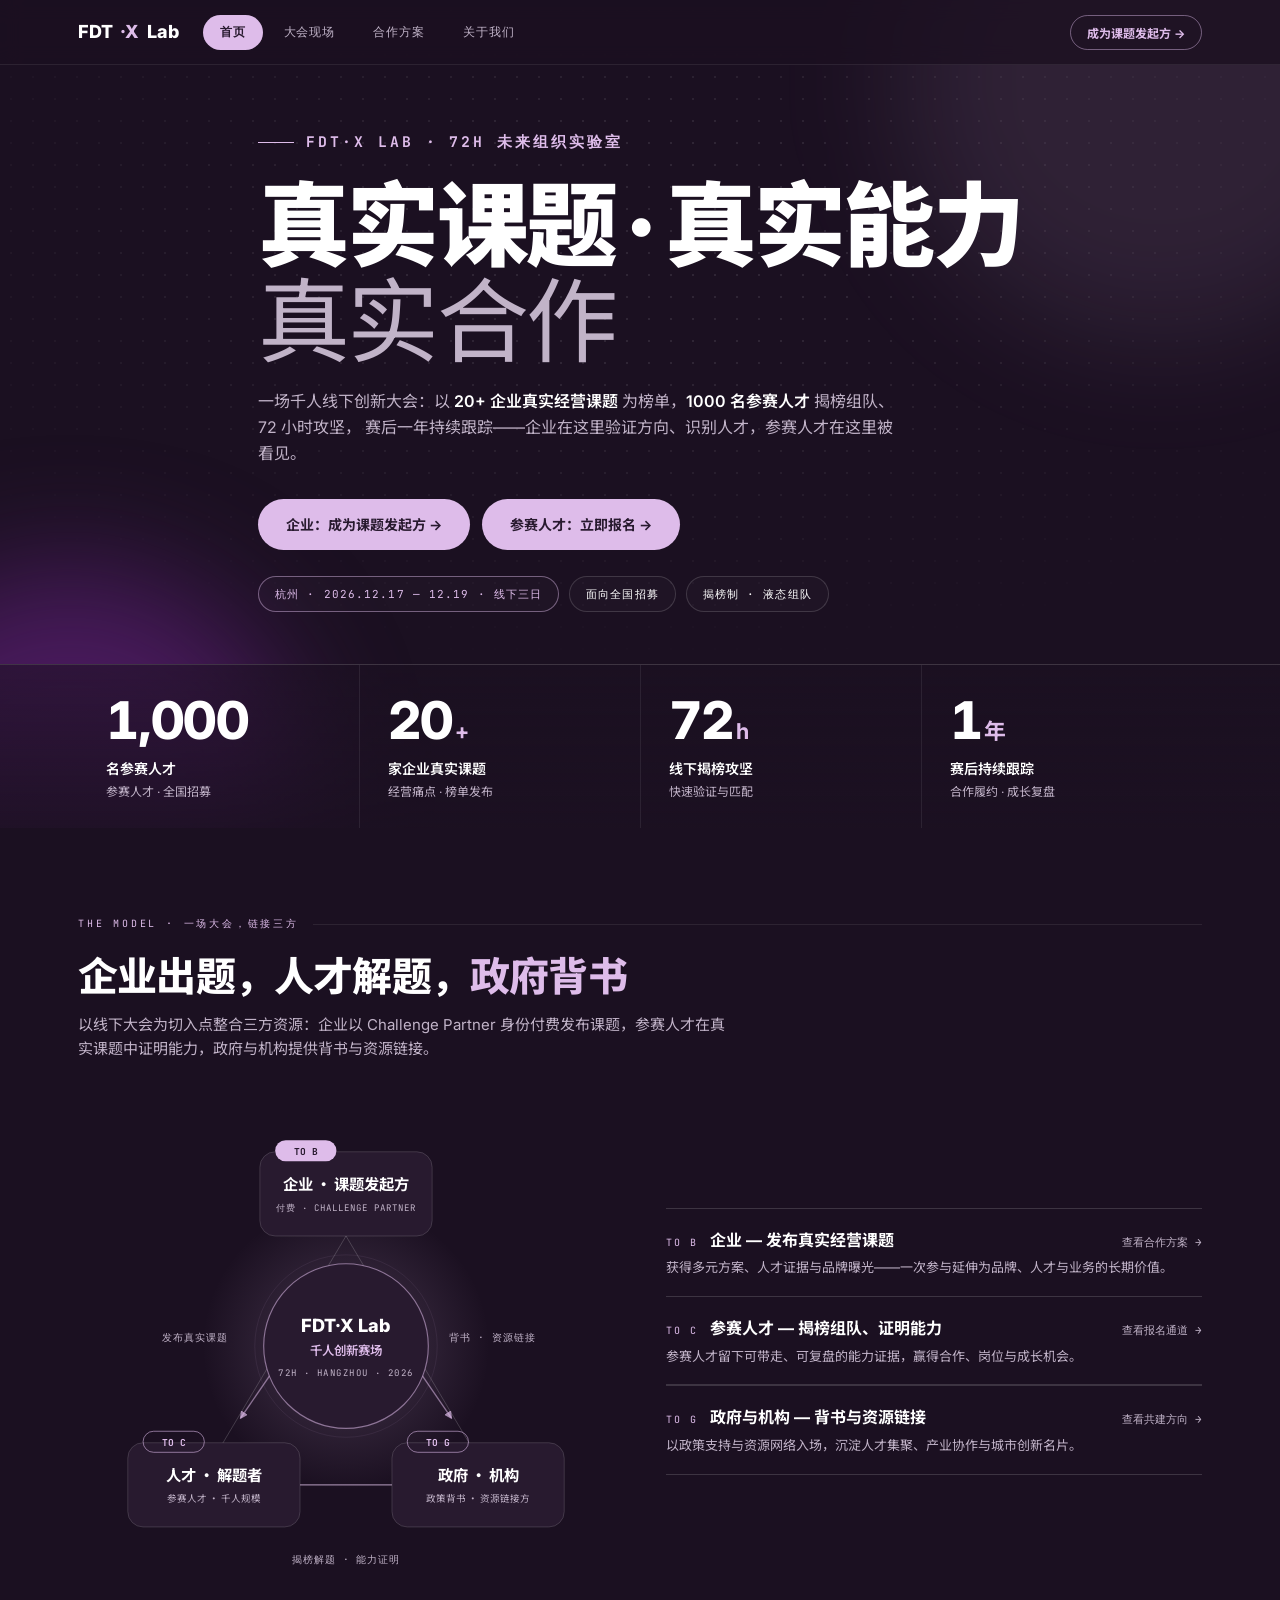
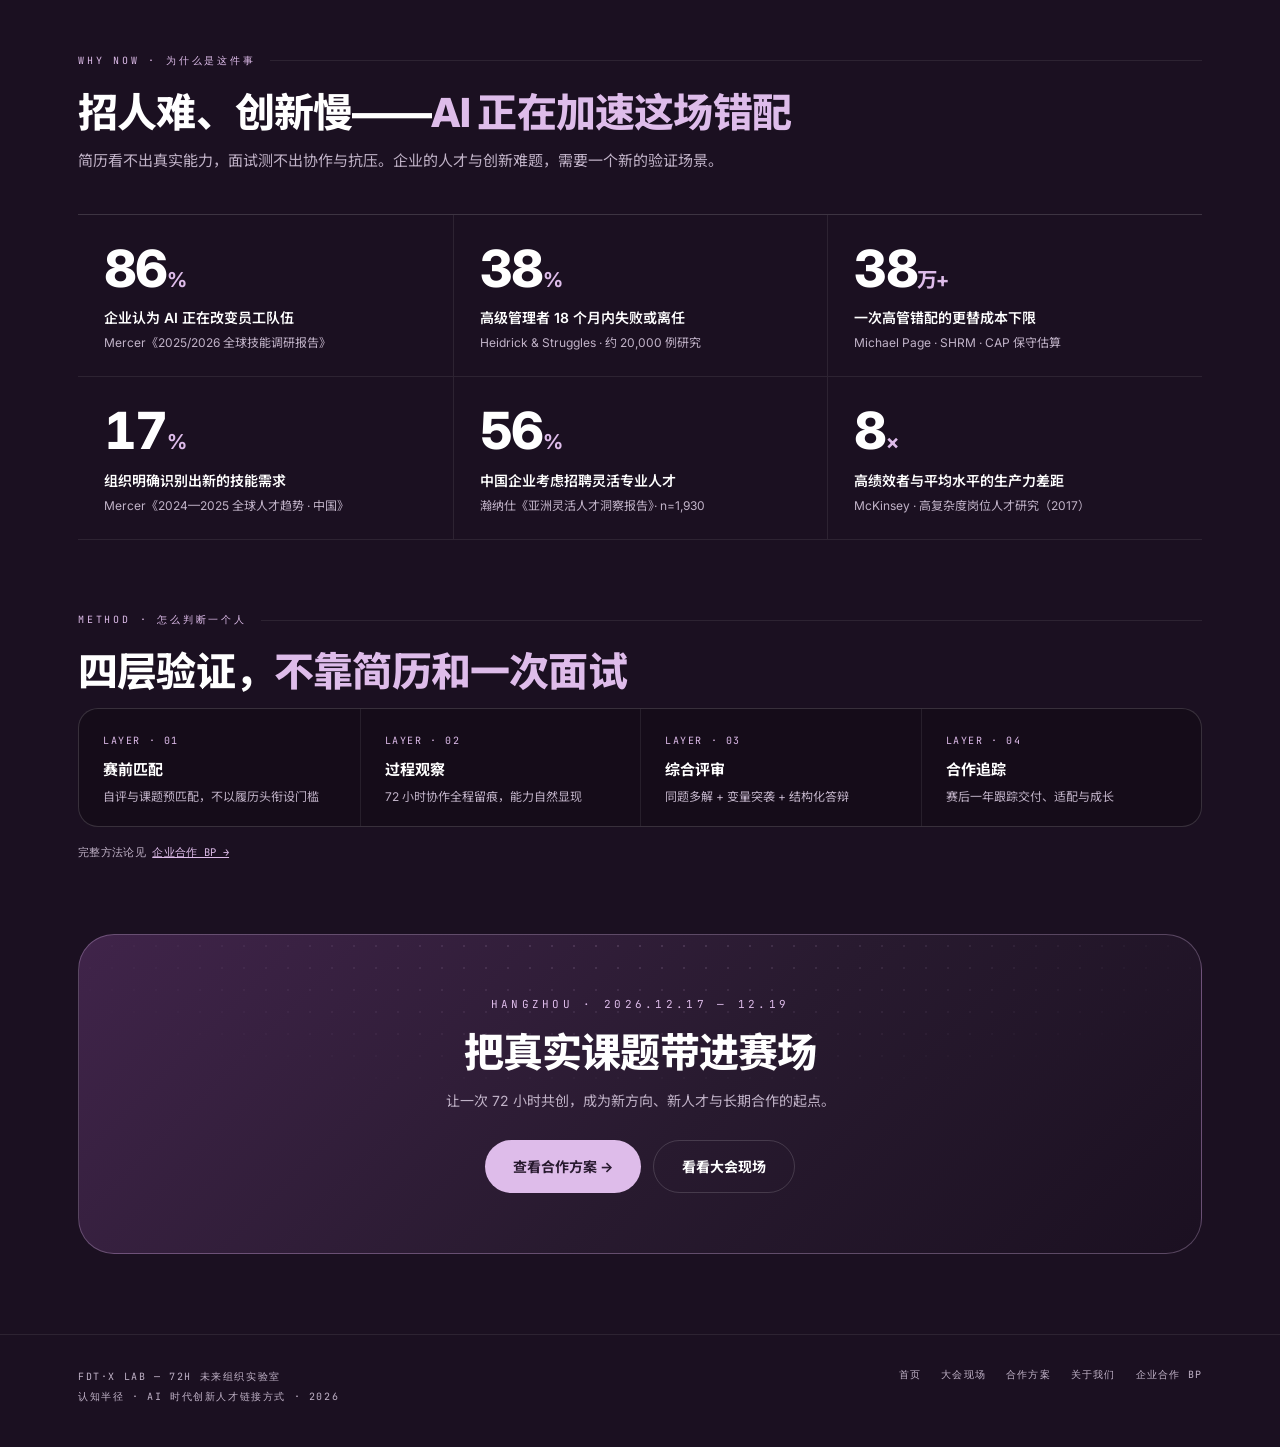
==== commit 0c8dd940: "Standardize participant wording" ====
--- a/fdt-x-lab/index.html
+++ b/fdt-x-lab/index.html
@@ -309,11 +309,11 @@
       <h1 class="reveal">真实课题 · 真实能力<br><span class="thin">真实合作</span></h1>
       <p class="hero-desc reveal">
         一场千人线下创新大会：以 <b>20+ 企业真实经营课题</b> 为榜单，<b>1000 名参赛人才</b> 揭榜组队、72 小时攻坚，
-        赛后一年持续跟踪——企业在这里验证方向、识别人才，青年人才在这里被看见。
+        赛后一年持续跟踪——企业在这里验证方向、识别人才，参赛人才在这里被看见。
       </p>
       <div class="hero-cta reveal">
         <a class="btn btn-mint" data-go="plans">企业：成为课题发起方 →</a>
-        <a class="btn btn-mint" href="signup.html">青年人才：报名参赛 →</a>
+        <a class="btn btn-mint" href="signup.html">参赛人才：立即报名 →</a>
       </div>
       <div class="hero-meta reveal">
         <span class="chip hot">杭州 · 2026.12.17 — 12.19 · 线下三日</span>
@@ -324,7 +324,7 @@
     <div class="ledger">
       <div class="wrap">
         <div class="ledger-grid">
-          <div class="stat reveal"><div class="num"><span data-count="1000" data-comma="1">0</span></div><div class="lab">名参赛人才</div><div class="sub">学生 · 青年创业者 · 全国招募</div></div>
+          <div class="stat reveal"><div class="num"><span data-count="1000" data-comma="1">0</span></div><div class="lab">名参赛人才</div><div class="sub">参赛人才 · 全国招募</div></div>
           <div class="stat reveal"><div class="num"><span data-count="20">0</span><small>+</small></div><div class="lab">家企业真实课题</div><div class="sub">经营痛点 · 榜单发布</div></div>
           <div class="stat reveal"><div class="num"><span data-count="72">0</span><small>h</small></div><div class="lab">线下揭榜攻坚</div><div class="sub">快速验证与匹配</div></div>
           <div class="stat reveal"><div class="num"><span data-count="1">0</span><small>年</small></div><div class="lab">赛后持续跟踪</div><div class="sub">合作履约 · 成长复盘</div></div>
@@ -338,7 +338,7 @@
     <div class="wrap">
       <div class="folio reveal">THE MODEL · 一场大会，链接三方</div>
       <h2 class="reveal">企业出题，人才解题，<span class="hl">政府背书</span></h2>
-      <p class="lede reveal">以线下大会为切入点整合三方资源：企业以 Challenge Partner 身份付费发布课题，青年人才在真实课题中证明能力，政府与机构提供背书与资源链接。</p>
+      <p class="lede reveal">以线下大会为切入点整合三方资源：企业以 Challenge Partner 身份付费发布课题，参赛人才在真实课题中证明能力，政府与机构提供背书与资源链接。</p>
       <div class="model">
         <div class="reveal">
           <svg viewBox="0 0 560 500" fill="none" role="img" aria-label="三方生态图">
@@ -383,7 +383,7 @@
               <rect x="68" y="344" width="64" height="22" rx="11" fill="none" stroke="#debcea" stroke-opacity=".6"/>
               <text x="100" y="359" text-anchor="middle" font-family="'JetBrains Mono',monospace" font-weight="700" font-size="10" fill="#debcea">TO C</text>
               <text x="142" y="396" text-anchor="middle" font-family="'Noto Sans SC',sans-serif" font-weight="700" font-size="16" fill="#fff">人才 · 解题者</text>
-              <text x="142" y="418" text-anchor="middle" font-family="'Noto Sans SC',sans-serif" font-size="10" fill="#c1b3c8">学生 · 青年创业者 · 千人规模</text>
+              <text x="142" y="418" text-anchor="middle" font-family="'Noto Sans SC',sans-serif" font-size="10" fill="#c1b3c8">参赛人才 · 千人规模</text>
             </g>
             <g>
               <rect x="328" y="356" width="180" height="88" rx="16" fill="#281a2f" stroke="hsla(0,0%,100%,.15)"/>
@@ -400,8 +400,8 @@
             <p>获得多元方案、人才证据与品牌曝光——一次参与延伸为品牌、人才与业务的长期价值。</p>
           </div>
           <a class="role reveal" href="signup.html" style="display:block;text-decoration:none">
-            <div class="who"><span class="k">TO C</span><h4>青年人才 — 揭榜组队、证明能力</h4><span class="go">查看报名通道 →</span></div>
-            <p>学生与青年创业者留下可带走、可复盘的能力证据，赢得合作、岗位与成长机会。</p>
+            <div class="who"><span class="k">TO C</span><h4>参赛人才 — 揭榜组队、证明能力</h4><span class="go">查看报名通道 →</span></div>
+            <p>参赛人才留下可带走、可复盘的能力证据，赢得合作、岗位与成长机会。</p>
           </a>
           <div class="role reveal" data-go="plans">
             <div class="who"><span class="k">TO G</span><h4>政府与机构 — 背书与资源链接</h4><span class="go">查看共建方向 →</span></div>
@@ -489,7 +489,7 @@
     <div class="wrap">
       <div class="folio reveal">THE VENUE · 大会现场</div>
       <h2 class="reveal">千人同场的 72 小时，<br><span class="hl">现场这样运转</span></h2>
-      <p class="lede reveal">主会场按「攻坚 — 观察 — 对接」三条动线设计：青年人才在作战区解题，企业在观察廊看过程，双方在对接区谈合作。</p>
+      <p class="lede reveal">主会场按「攻坚 — 观察 — 对接」三条动线设计：参赛人才在作战区解题，企业在观察廊看过程，双方在对接区谈合作。</p>
       <div class="info-bar reveal">
         <span class="chip hot">杭州 · 拟定 2026.12.17 — 12.19</span>
         <span class="chip">千人规模场馆 · 场地揭晓中</span>
@@ -568,7 +568,7 @@
         <div class="ag-row">
           <div class="d">赛前 2 周<small>线上</small></div>
           <div><h4>课题预习 · 揭榜组队</h4>
-            <div class="ag-tags"><span class="tag">企业课题脱敏发布</span><span class="tag">青年人才自评与选题</span><span class="tag">主办方辅助预匹配</span><span class="tag m">观察通道开启</span></div>
+            <div class="ag-tags"><span class="tag">企业课题脱敏发布</span><span class="tag">参赛人才自评与选题</span><span class="tag">主办方辅助预匹配</span><span class="tag m">观察通道开启</span></div>
           </div>
         </div>
         <div class="ag-row">
@@ -604,7 +604,7 @@
     <div class="wrap">
       <div class="folio reveal">ON-SITE · 四个现场机制</div>
       <div class="mech">
-        <div class="m-card reveal"><div class="k">机制 01</div><h4>揭榜制</h4><p>企业课题以榜单形式发布，青年人才自主揭榜、自由组队，双向选择。</p></div>
+        <div class="m-card reveal"><div class="k">机制 01</div><h4>揭榜制</h4><p>企业课题以榜单形式发布，参赛人才自主揭榜、自由组队，双向选择。</p></div>
         <div class="m-card reveal"><div class="k">机制 02</div><h4>变量突袭</h4><p>攻坚中途投放条件变更，观察团队如何应对真实世界的不确定性。</p></div>
         <div class="m-card reveal"><div class="k">机制 03</div><h4>观察通道</h4><p>企业与专家在授权边界内全程观察过程，而非只看终场路演。</p></div>
         <div class="m-card reveal"><div class="k">机制 04</div><h4>结构化答辩</h4><p>问题理解、过程表现、专业交付、突变应对多维评审，相互印证。</p></div>
@@ -674,23 +674,23 @@
       <div class="duo">
         <div class="panel reveal">
           <div class="pk">FOR TALENTS · TO C</div>
-          <h3>青年人才参赛 · 免费报名</h3>
-          <p>面向学生与青年创业者，审核制。带走能力证据，赢得真实合作机会。</p>
+          <h3>参赛人才 · 免费报名</h3>
+          <p>面向参赛人才，审核制。带走能力证据，赢得真实合作机会。</p>
           <div class="steps">
             <div class="step"><span class="sn">1</span><div><b>报名与自评</b><p>提交背景与动机，完成天赋与能力倾向自评</p></div></div>
             <div class="step"><span class="sn">2</span><div><b>课题预习与组队</b><p>阅读脱敏课题、自主选题，主办方辅助完成组队</p></div></div>
             <div class="step"><span class="sn">3</span><div><b>现场攻坚与答辩</b><p>72 小时解题、交付与答辩，获得能力证据档案</p></div></div>
           </div>
-          <a class="btn btn-mint" href="signup.html" style="margin-top:22px">青年人才：报名参赛 →</a>
+          <a class="btn btn-mint" href="signup.html" style="margin-top:22px">参赛人才：立即报名 →</a>
         </div>
         <div class="panel reveal">
           <div class="pk">FOR GOVERNMENT &amp; INSTITUTIONS · TO G</div>
           <h3>政府与机构共建</h3>
           <p>以背书与资源链接入场，共建城市人才与产业创新名片，一事一议。</p>
           <div class="g-list">
-            <div class="g-i"><b>城市人才赛事共建</b><p>联合打造年度千人创新赛事 IP 与青年人才集聚场景</p></div>
+            <div class="g-i"><b>城市人才赛事共建</b><p>联合打造年度千人创新赛事 IP 与参赛人才集聚场景</p></div>
             <div class="g-i"><b>产业课题池</b><p>组织区域内企业发布真实课题，服务产业创新转型</p></div>
-            <div class="g-i"><b>青年人才工作站</b><p>以一年跟踪数据沉淀人才档案，支撑引才留才政策</p></div>
+            <div class="g-i"><b>参赛人才工作站</b><p>以一年跟踪数据沉淀人才档案，支撑引才留才政策</p></div>
           </div>
           <a class="btn btn-ghost" href="javascript:void(0)" style="margin-top:22px">洽谈共建合作</a>
         </div>
@@ -735,10 +735,10 @@
       </div>
 
       <section class="about-section reveal" aria-labelledby="founders-title">
-        <div class="about-section-head"><h3 id="founders-title">联合发起与主办</h3><p>三方分别连接女性、青年人才与企业组织，共同关注人的优势如何被发现、能力如何在实践中成长，以及企业如何找到适合未来发展的人才。</p></div>
+        <div class="about-section-head"><h3 id="founders-title">联合发起与主办</h3><p>三方分别连接女性、参赛人才与企业组织，共同关注人的优势如何被发现、能力如何在实践中成长，以及企业如何找到适合未来发展的人才。</p></div>
         <div class="founder-grid">
           <article class="founder"><div class="no">01 · WOMEN &amp; BUSINESS</div><h4>认知半径 TheRadius</h4><p>聚焦商业与科技、连接全球华人女性的可信支持社区。帮助女性理解能力特征、建立专业信用、连接可信资源，并将个人优势转化为事业成果、商业合作与社会影响力。</p></article>
-          <article class="founder"><div class="no">02 · YOUTH DEVELOPMENT</div><h4>早早早大学生圈</h4><p>专注大学生职业发展与长期成长，倡导“早认知、早行动、早成就”。自 2019 年起通过职业规划、企业访学、真实项目、实战训练与长期陪跑，帮助青年人才更早进入真实实践。</p></article>
+          <article class="founder"><div class="no">02 · YOUTH DEVELOPMENT</div><h4>早早早大学生圈</h4><p>专注大学生职业发展与长期成长，倡导“早认知、早行动、早成就”。自 2019 年起通过职业规划、企业访学、真实项目、实战训练与长期陪跑，帮助参赛人才更早进入真实实践。</p></article>
           <article class="founder"><div class="no">03 · ORGANIZATION &amp; TALENT</div><h4>智耀魔方</h4><p>专注企业组织与人才战略，拥有 20 余年专业积淀及丰富的 500 强企业服务实践，能力覆盖组织与人才体系、人力资源职能转型、共享服务、数字化产品与运营落地。</p></article>
         </div>
       </section>
@@ -758,7 +758,7 @@
         <div class="about-section-head"><h3 id="invite-title">我们期待与你一起共创</h3><p>无论你带来的是一道值得解决的问题，还是一种希望被真实看见的能力，都可以在这里找到合作的起点。</p></div>
         <div class="invite-grid">
           <article class="invite-card"><div class="ik">FOR ENTERPRISES</div><h4>邀请有真实课题的企业</h4><p>希望通过外部视角获得多元解法，同时观察人才、验证方案、建立专业品牌影响力，并探索后续合作。</p><ul><li>业务创新与组织转型课题</li><li>人才识别、招聘与雇主品牌需求</li><li>品牌场景、产品体验与行业共建</li></ul><div class="invite-actions"><a class="btn btn-mint" data-go="plans">查看合作方案 →</a><a class="btn btn-ghost" href="bp.html">企业合作 BP</a></div></article>
-          <article class="invite-card"><div class="ik">FOR TALENTS</div><h4>邀请愿意解决真实问题的人才</h4><p>欢迎大学生、青年人才、女性专业人士及各领域实践者参与。我们看重的不只是履历，更是学习、判断、协作、行动与承担结果的能力。</p><ul><li>对商业、科技与社会议题保持好奇</li><li>愿意跨专业协作并使用 AI 工具</li><li>希望以真实成果连接事业机会</li></ul><div class="invite-actions"><a class="btn btn-mint" href="signup.html">青年人才报名 →</a></div></article>
+          <article class="invite-card"><div class="ik">FOR TALENTS</div><h4>邀请愿意解决真实问题的参赛人才</h4><p>欢迎不同专业、不同经历的参赛人才参与。我们看重的不只是履历，更是学习、判断、协作、行动与承担结果的能力。</p><ul><li>对商业、科技与社会议题保持好奇</li><li>愿意跨专业协作并使用 AI 工具</li><li>希望以真实成果连接事业机会</li></ul><div class="invite-actions"><a class="btn btn-mint" href="signup.html">参赛人才报名 →</a></div></article>
         </div>
       </section>
 
--- a/fdt-x-lab/partnership.css
+++ b/fdt-x-lab/partnership.css
@@ -0,0 +1,16 @@
+.partner-bp{--p-accent:#debcea;--p-card:#281a2f;--p-line:rgba(222,188,234,.2);color:#fff}
+.partner-bp *{box-sizing:border-box}.partner-bp [hidden]{display:none!important}.partner-bp button,.partner-bp a,.partner-bp summary{-webkit-tap-highlight-color:transparent}.partner-bp :focus-visible{outline:2px solid var(--p-accent);outline-offset:5px}
+.p-heading{display:flex;justify-content:space-between;align-items:flex-end;gap:32px;margin-bottom:30px}.p-heading h2{font-size:clamp(30px,3.6vw,44px);line-height:1.18;margin:0}.p-heading h2 span{color:var(--p-accent)}.p-heading p{font-size:13px;color:var(--muted);max-width:290px;margin:0;line-height:1.8}.p-meta{font:10px var(--mono);letter-spacing:.12em;color:var(--muted);margin-top:15px}
+.p-paths{display:grid;grid-template-columns:repeat(3,minmax(0,1fr));gap:18px;margin-bottom:25px}.p-path{font-family:var(--sans);color:inherit;background:linear-gradient(150deg,#281a2f,#211528);border:1px solid var(--p-line);border-radius:22px;padding:24px;text-align:left;cursor:pointer;position:relative;transition:background .25s,border-color .25s,transform .25s}.p-path:hover{transform:translateY(-3px);border-color:rgba(222,188,234,.65)}.p-path[aria-selected=true]{border-color:var(--p-accent);background:linear-gradient(150deg,#43284f,#291931);box-shadow:0 0 0 1px rgba(222,188,234,.12)}.p-path-top{display:flex;align-items:center;justify-content:space-between;gap:8px;font:10px var(--mono);letter-spacing:.12em;color:var(--p-accent)}.p-path-badge{font:10px var(--sans);padding:3px 8px;border:1px solid var(--p-line);border-radius:99px;letter-spacing:0}.p-path h3{font-size:24px;margin:16px 0 4px;letter-spacing:-.02em}.p-path-desc{font-size:12px;color:var(--muted);display:block;min-height:20px}.p-route-art{display:block;width:100%;height:120px;margin:13px 0 8px;color:var(--p-accent)}.p-route-art text{font-family:var(--sans)}.p-path-bottom{border-top:1px solid var(--p-line);padding-top:17px;display:flex;align-items:flex-end;justify-content:space-between;gap:12px}.p-price{font-size:30px;font-weight:800;letter-spacing:-.03em;line-height:1.2;white-space:nowrap}.p-price small{font-size:12px;font-weight:500;color:var(--muted);letter-spacing:0;margin-left:5px}.p-link-hint{font-size:11px;color:var(--p-accent);white-space:nowrap}.p-path[aria-selected=true] .p-link-hint{font-weight:700}
+.p-values{display:grid;grid-template-columns:repeat(4,1fr);border-top:1px solid var(--p-line);border-bottom:1px solid var(--p-line);margin:30px 0 48px}.p-value{padding:17px 16px;display:flex;align-items:center;gap:12px;border-right:1px solid var(--p-line)}.p-value:last-child{border:0}.p-value svg{flex:0 0 27px;color:var(--p-accent);width:27px;height:27px}.p-value strong{display:block;font-size:13px;font-weight:600}.p-value span{display:block;font-size:11px;color:var(--muted);margin-top:2px}
+.p-detail{scroll-margin-top:88px}.p-detail-head{display:flex;justify-content:space-between;align-items:flex-end;gap:24px;margin-bottom:22px}.p-eyebrow{font:10px var(--mono);letter-spacing:.16em;color:var(--p-accent);margin-bottom:9px}.p-detail-head h3{font-size:27px;line-height:1.3}.p-detail-head p{font-size:12px;color:var(--muted);max-width:310px;line-height:1.7}.p-flow{display:flex;align-items:center;gap:10px;margin:24px 0 26px;padding:20px 24px;border:1px solid var(--p-line);border-radius:14px;background:rgba(222,188,234,.035)}.p-flow>div{flex:1;text-align:center;font-size:13px}.p-flow strong{display:block;font-weight:600}.p-flow small{display:block;font-size:10px;color:var(--muted);margin-top:3px}.p-flow>span{color:var(--p-accent);font-size:18px;opacity:.6}
+.p-offers{display:grid;grid-template-columns:repeat(4,minmax(0,1fr));gap:14px}.p-offer{background:var(--p-card);border:1px solid var(--p-line);border-radius:17px;padding:23px 21px;display:flex;flex-direction:column}.p-offer h4{font-size:16px;margin:8px 0 12px}.p-offer .p-price{font-size:29px;color:var(--p-accent)}.p-offer .p-fit{font-size:11px;line-height:1.7;color:var(--muted);margin:12px 0 20px;min-height:38px}.p-feature{border-top:1px solid var(--p-line);padding-top:15px;display:flex;align-items:baseline;gap:5px;margin-top:auto}.p-feature b{font:700 35px var(--mono);line-height:1;color:var(--p-accent)}.p-feature span{font-size:12px}.p-offer .p-mini{font-size:11px;color:var(--muted);margin-top:9px;line-height:1.8}.p-caption{font-size:11px;color:var(--muted);line-height:1.8;margin-top:15px}
+.p-expand{margin-top:22px;border:1px solid var(--p-line);border-radius:14px;overflow:hidden;background:rgba(222,188,234,.025)}.p-expand summary{cursor:pointer;padding:18px 22px;font-size:13px;font-weight:600;list-style:none;display:flex;align-items:center;justify-content:space-between;gap:15px}.p-expand summary::-webkit-details-marker{display:none}.p-expand summary::after{content:'＋';font-size:20px;color:var(--p-accent);font-weight:400}.p-expand[open]>summary::after{content:'−'}.p-expand[open]>summary{border-bottom:1px solid var(--p-line)}.p-table-scroll{overflow:auto;scrollbar-color:#765b83 transparent}.p-table{width:100%;border-collapse:collapse;text-align:left;font-size:11px;line-height:1.65;min-width:850px}.p-table caption{text-align:left;padding:15px 20px;color:var(--muted);font-size:10px}.p-table th,.p-table td{padding:14px 16px;vertical-align:top;border-top:1px solid var(--p-line);border-right:1px solid var(--p-line)}.p-table th:last-child,.p-table td:last-child{border-right:0}.p-table thead th{background:#35223e;color:var(--p-accent);font-size:12px}.p-table tbody th{width:110px;font-weight:500;color:var(--muted)}.p-table td{width:22%}.p-table tr:nth-child(even){background:rgba(222,188,234,.025)}
+.p-brand-ladder{display:grid;grid-template-columns:repeat(5,minmax(0,1fr));gap:12px;margin:28px 0 20px}.p-brand-level{background:var(--p-card);border:1px solid var(--p-line);border-radius:16px;overflow:hidden;position:relative}.p-brand-bar{height:5px;background:var(--p-accent);opacity:var(--strength)}.p-brand-body{padding:20px 17px}.p-brand-body h4{font-size:16px;line-height:1.5;margin:12px 0;min-height:48px}.p-brand-body .p-price{font-size:26px;color:var(--p-accent)}.p-brand-body>p{font-size:11px;min-height:42px;margin:14px 0;color:var(--muted);line-height:1.75}.p-brand-stage{font-size:11px;color:var(--p-accent);display:flex;align-items:center;gap:8px}.p-brand-stage b{font:700 22px var(--mono)}.p-brand-details{margin:0;border:0;border-radius:0;border-top:1px solid var(--p-line);background:none}.p-brand-details summary{padding:12px 17px;font-size:11px}.p-brand-details ul{padding:14px 17px 16px 29px;font-size:11px;line-height:1.85;color:var(--muted)}.p-brand-details li{padding-bottom:8px}.p-brand-details li:last-child{padding:0}
+.p-combination{display:grid;grid-template-columns:1fr auto 1fr auto 1.1fr;align-items:center;gap:20px;border:1px solid var(--p-line);border-radius:18px;padding:24px;margin:24px 0;background:linear-gradient(125deg,#32203d,#211528)}.p-combination>span{color:var(--p-accent);font-size:25px}.p-combination>div{text-align:center}.p-combination b{display:block;font-size:17px}.p-combination small{display:block;color:var(--muted);font-size:11px;margin-top:7px}.p-combination .p-sum{border:1px solid rgba(222,188,234,.5);border-radius:12px;padding:16px 10px;color:var(--p-accent)}
+.p-bundles{display:grid;grid-template-columns:repeat(3,minmax(0,1fr));gap:18px}.p-bundle{padding:25px;border:1px solid var(--p-line);border-radius:18px;background:var(--p-card)}.p-bundle:first-child{border-color:rgba(222,188,234,.65);background:linear-gradient(155deg,#402649,#281a2f)}.p-bundle h4{font-size:18px;margin:11px 0 15px}.p-bundle .p-price{font-size:33px;color:var(--p-accent)}.p-savings{display:inline-block;font-size:11px;color:var(--p-accent);padding:4px 9px;border-radius:6px;background:rgba(222,188,234,.09);margin:14px 0 5px}.p-original{font-size:10px;color:var(--muted)}.p-bundle-parts{margin:20px 0;padding:16px 0;border-top:1px solid var(--p-line);border-bottom:1px solid var(--p-line)}.p-bundle-parts>div{display:flex;justify-content:space-between;gap:10px;font-size:12px;line-height:1.9}.p-bundle-parts>span{font:16px var(--mono);color:var(--p-accent)}.p-bundle-parts small{font-size:10px;color:var(--muted)}.p-bundle>p{font-size:12px;color:var(--muted);line-height:1.8}.p-support{margin:22px 0;border-left:2px solid var(--p-accent);background:rgba(222,188,234,.04);padding:18px 22px;font-size:12px}.p-support strong{display:block;margin-bottom:8px}.p-support p{color:var(--muted);line-height:1.9}
+.p-tracks{display:flex;gap:8px;flex-wrap:wrap;margin-top:22px}.p-tracks span{border:1px solid var(--p-line);border-radius:99px;padding:6px 12px;font-size:10px;color:var(--muted)}.p-tracks .p-tracks-label{padding-left:0;border:0;color:var(--p-accent)}
+.p-sponsor{margin-top:38px}.p-sponsor-body{padding:24px}.p-sponsor-intro{font-size:12px;color:var(--muted);line-height:1.8}.p-sponsor-categories{display:flex;gap:8px;flex-wrap:wrap;margin:18px 0}.p-sponsor-categories span{font-size:11px;border:1px solid var(--p-line);border-radius:8px;padding:8px 12px}.p-sponsor-basics{display:grid;grid-template-columns:repeat(4,1fr);gap:8px;font-size:11px;margin:18px 0;color:var(--p-accent)}.p-threshold{margin:24px 0 16px;border:1px solid var(--p-line);border-radius:12px;padding:18px;font-size:12px;background:#35213e}.p-threshold b{font-size:18px;color:var(--p-accent)}.p-addons{display:grid;grid-template-columns:repeat(3,1fr);gap:12px}.p-addon{padding:18px;border:1px solid var(--p-line);border-radius:12px}.p-addon h4{font-size:13px;margin-bottom:12px}.p-addon b{font-size:23px;color:var(--p-accent)}.p-addon b small{font-size:11px;margin-right:4px}.p-addon p{font-size:11px;color:var(--muted);margin-top:10px}.p-terms{font-size:11px;color:var(--muted);line-height:1.9;padding-left:18px;margin-top:20px}.p-terms li{margin-bottom:5px}.p-source{display:flex;justify-content:space-between;align-items:center;gap:20px;border-top:1px solid var(--p-line);padding-top:24px;margin-top:32px}.p-source p{font-size:11px;color:var(--muted);line-height:1.8}.p-source a{color:var(--p-accent);border:1px solid rgba(222,188,234,.4);padding:10px 18px;border-radius:99px;font-size:12px;text-decoration:none;white-space:nowrap}.p-source a:hover{background:var(--p-accent);color:#1b1021}
+@media(max-width:980px){.p-path{padding:19px}.p-path h3{font-size:21px}.p-path-bottom{display:block}.p-link-hint{display:block;margin-top:12px}.p-price{font-size:27px}.p-offers{grid-template-columns:repeat(2,1fr)}.p-brand-ladder{grid-template-columns:repeat(3,1fr)}.p-brand-body h4{min-height:0}.p-bundles{gap:12px}.p-bundle{padding:19px}.p-bundle .p-price{font-size:27px}.p-values{grid-template-columns:repeat(2,1fr)}.p-value:nth-child(2){border-right:0}.p-value:nth-child(-n+2){border-bottom:1px solid var(--p-line)}}
+@media(max-width:640px){.p-heading{display:block}.p-heading p{margin-top:18px;max-width:100%}.p-paths{gap:10px;grid-template-columns:1fr}.p-path{padding:18px 20px;display:grid;grid-template-columns:1fr auto;column-gap:12px;align-items:center}.p-path-top{grid-column:1/-1}.p-path h3{font-size:23px;margin-top:10px}.p-path-desc{grid-column:1;line-height:1.6;min-height:0}.p-route-art{display:none}.p-path-bottom{grid-column:2;grid-row:2/4;border:0;padding:0;text-align:right}.p-price{font-size:26px}.p-link-hint{font-size:10px;margin-top:8px}.p-values{margin:24px 0 32px}.p-value{padding:13px 10px;gap:8px}.p-value strong{font-size:12px}.p-value span{font-size:10px}.p-detail-head{display:block}.p-detail-head h3{font-size:25px}.p-detail-head p{margin-top:12px;max-width:100%}.p-flow{padding:17px 12px;gap:5px}.p-flow>div{font-size:11px}.p-flow small{font-size:9px}.p-flow>span{font-size:13px}.p-offers{gap:10px}.p-offer{padding:19px 16px}.p-offer h4{font-size:14px}.p-offer .p-price{font-size:26px}.p-offer .p-fit{font-size:10px}.p-brand-ladder{grid-template-columns:1fr;gap:12px}.p-brand-body{display:grid;grid-template-columns:1fr auto;column-gap:15px;padding:18px}.p-brand-stage{grid-column:1/-1}.p-brand-body h4{margin:12px 0 0}.p-brand-body .p-price{margin-top:12px}.p-brand-body>p{min-height:0;margin:10px 0 0;grid-column:1/-1}.p-brand-details summary{padding:12px 18px}.p-combination{grid-template-columns:1fr auto 1fr;gap:12px;padding:20px 15px}.p-combination b{font-size:14px}.p-combination small{font-size:10px}.p-combination .p-equals{display:none}.p-combination .p-sum{grid-column:1/-1}.p-bundles{grid-template-columns:1fr}.p-bundle{padding:24px}.p-bundle .p-price{font-size:34px}.p-bundle-parts>div{font-size:13px}.p-sponsor-body{padding:19px}.p-sponsor-basics{grid-template-columns:repeat(2,1fr);gap:14px}.p-addons{grid-template-columns:1fr}.p-source{flex-direction:column;align-items:flex-start}.p-expand summary{padding:16px 18px}.p-tracks{gap:6px}.p-tracks span{font-size:9px;padding:5px 9px}}
+@media(prefers-reduced-motion:reduce){.p-path{transition:none}}
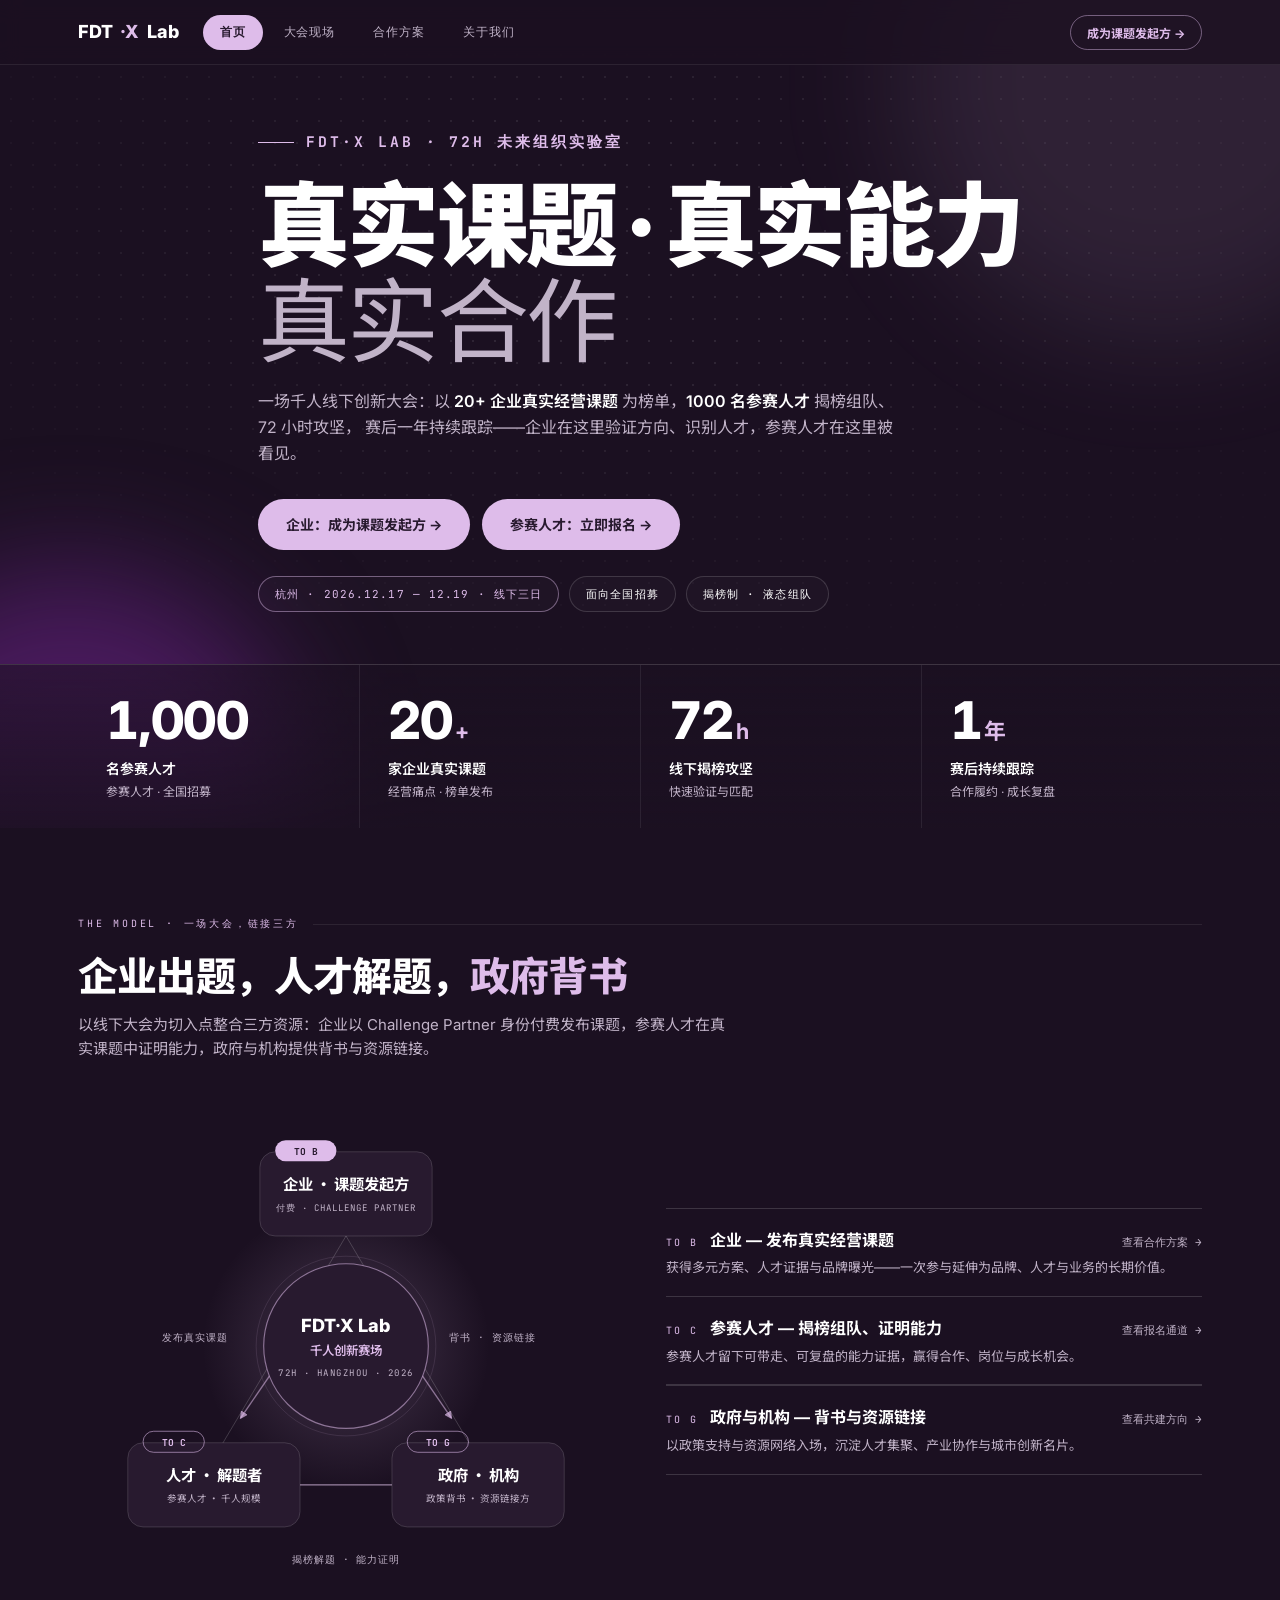
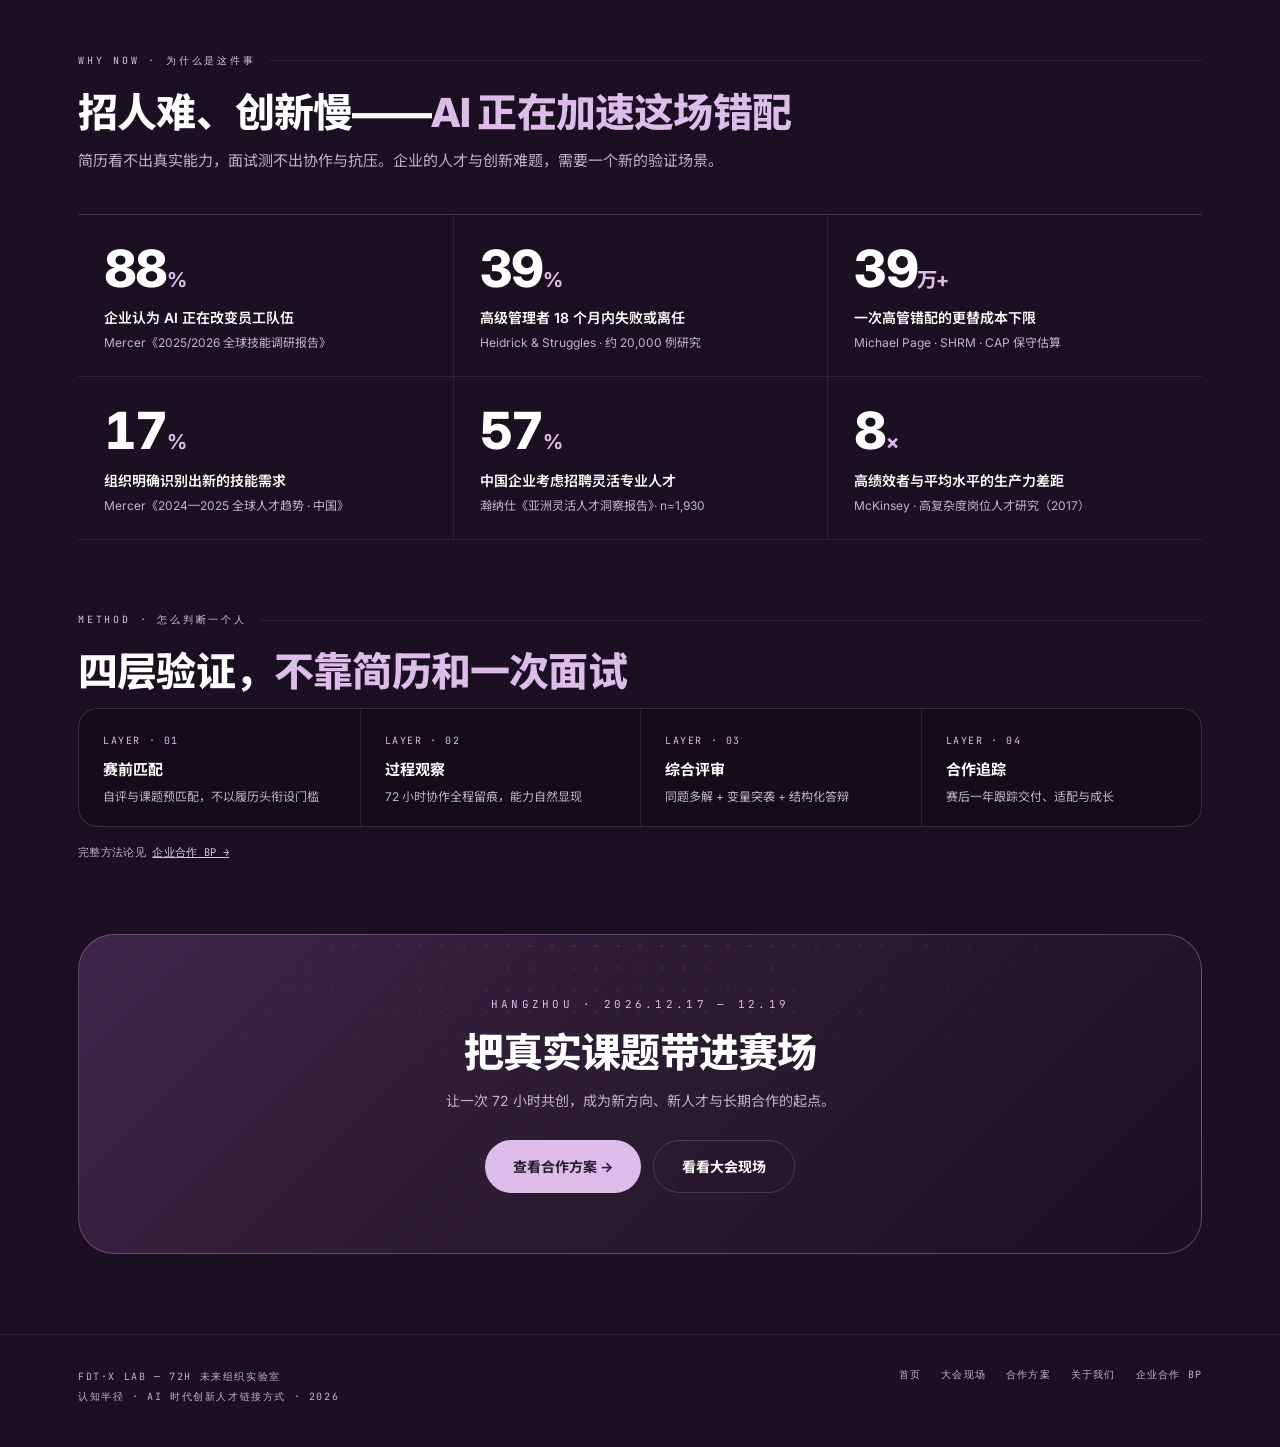
==== commit 048cc48f: "Update persistence competency" ====
--- a/fdt-x-lab/index.html
+++ b/fdt-x-lab/index.html
@@ -785,7 +785,7 @@
         <div class="cap"><div class="zh">影响力 <i>Influence</i></div><p>清晰表达、回应立场、推动共识、赢得支持</p></div>
         <div class="cap"><div class="zh">行动力 <i>Execution</i></div><p>拆解步骤、明确优先级，完成验证并推动落地</p></div>
         <div class="cap"><div class="zh">协作力 <i>Teamwork</i></div><p>优势互补、信息共享，在分歧中推进课题</p></div>
-        <div class="cap"><div class="zh">韧性力 <i>Resilience</i></div><p>受挫后调整节奏、寻求支持、恢复并持续行动</p></div>
+        <div class="cap"><div class="zh">持久力 <i>Persistence</i></div><p>保持长期投入，在反复调整中持续推进、完成目标</p></div>
       </div>
       <div class="note reveal" style="margin-top:18px">
         术语备注 — FDE（Forward Deployed Engineer）前沿部署工程师 / OPC（One Person Company）一人公司 / OPT（One Person Team）一人团队。<br>
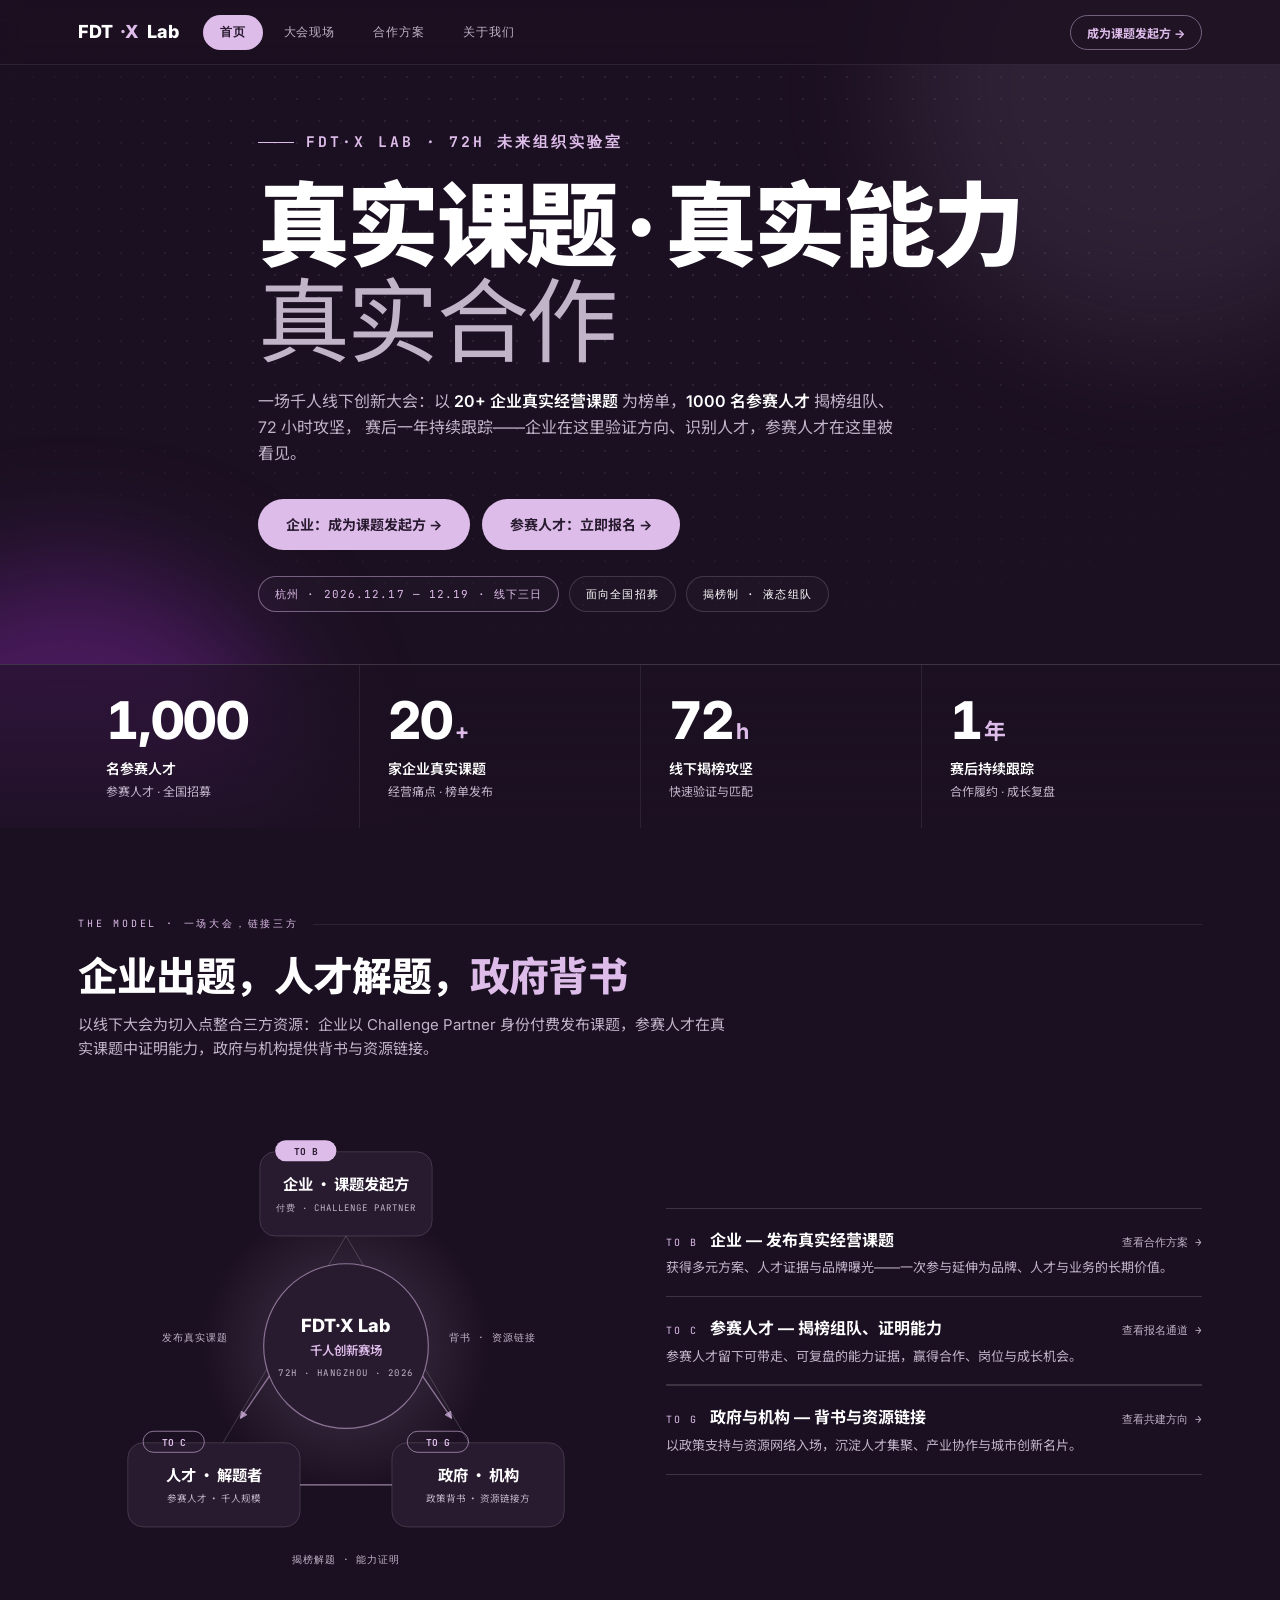
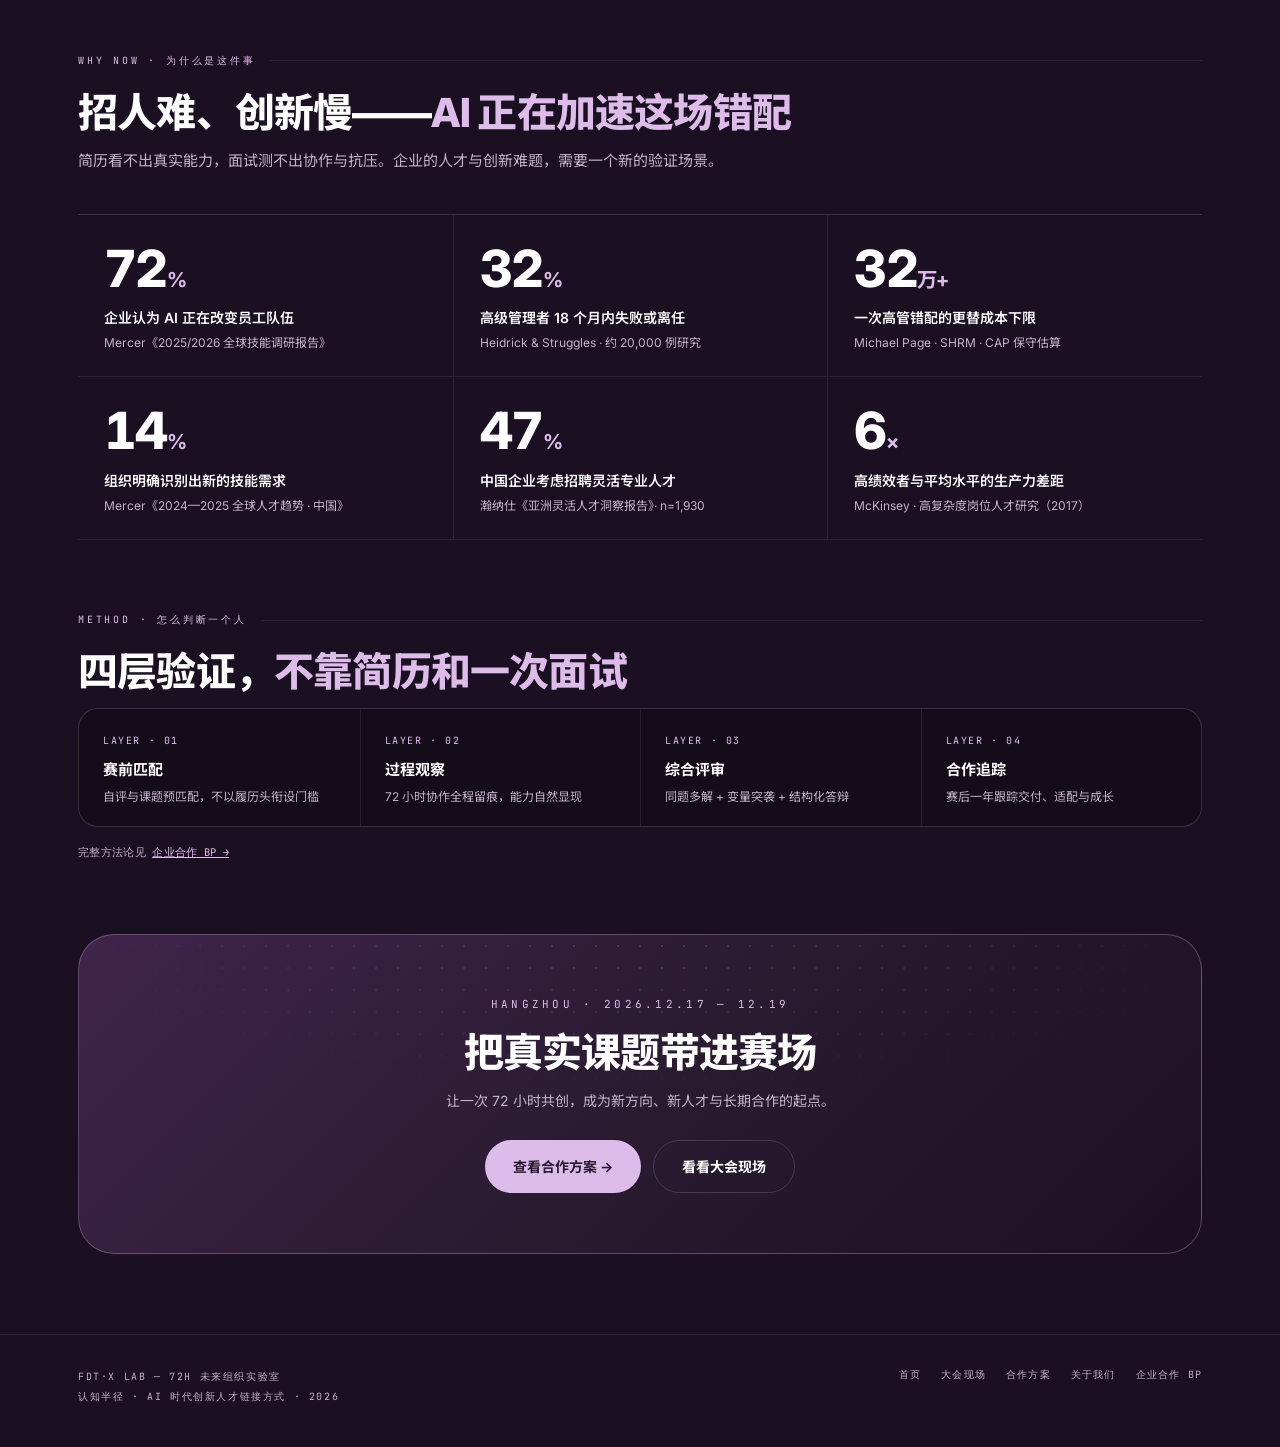
==== commit b8c85ad4: "Add persistence accessibility label" ====
--- a/fdt-x-lab/index.html
+++ b/fdt-x-lab/index.html
@@ -785,7 +785,7 @@
         <div class="cap"><div class="zh">影响力 <i>Influence</i></div><p>清晰表达、回应立场、推动共识、赢得支持</p></div>
         <div class="cap"><div class="zh">行动力 <i>Execution</i></div><p>拆解步骤、明确优先级，完成验证并推动落地</p></div>
         <div class="cap"><div class="zh">协作力 <i>Teamwork</i></div><p>优势互补、信息共享，在分歧中推进课题</p></div>
-        <div class="cap"><div class="zh">持久力 <i>Persistence</i></div><p>保持长期投入，在反复调整中持续推进、完成目标</p></div>
+        <div class="cap" aria-label="持久力 Persistence"><div class="zh">持久力 <i>Persistence</i></div><p>保持长期投入，在反复调整中持续推进、完成目标</p></div>
       </div>
       <div class="note reveal" style="margin-top:18px">
         术语备注 — FDE（Forward Deployed Engineer）前沿部署工程师 / OPC（One Person Company）一人公司 / OPT（One Person Team）一人团队。<br>
